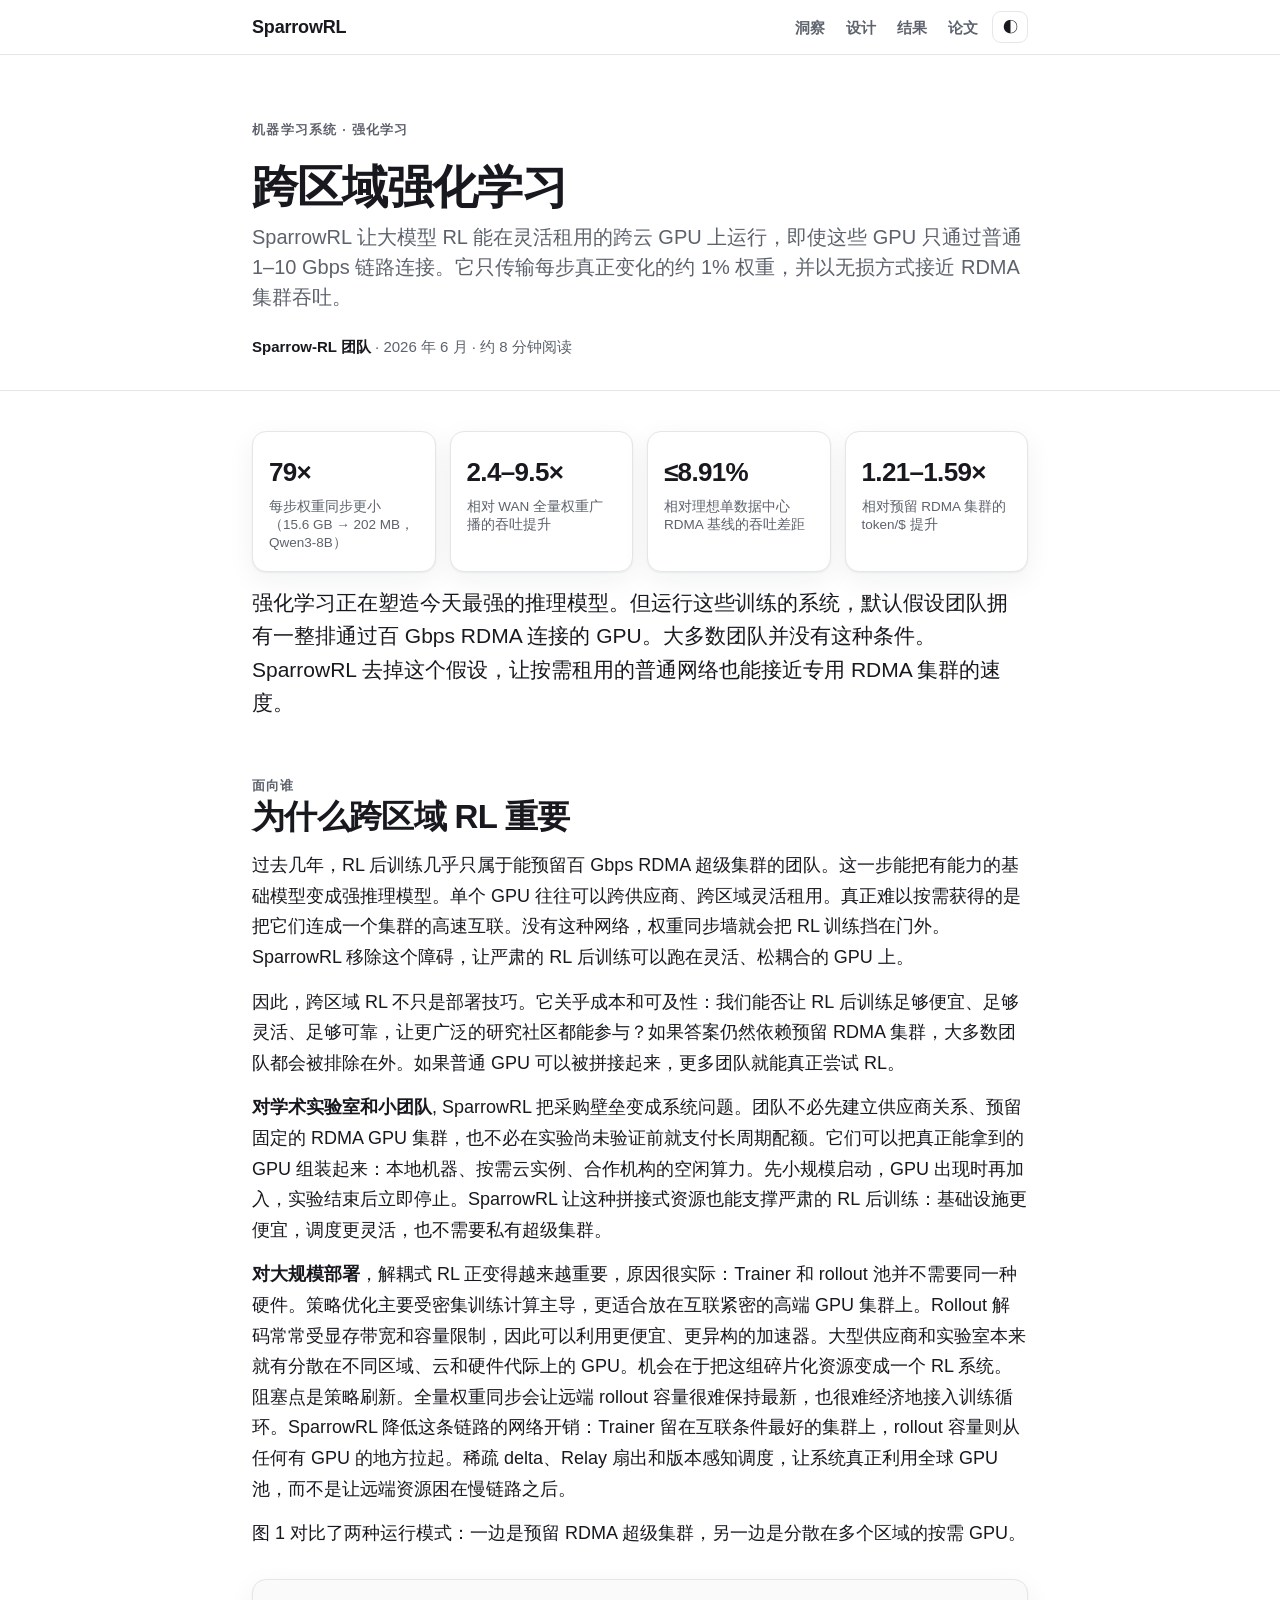
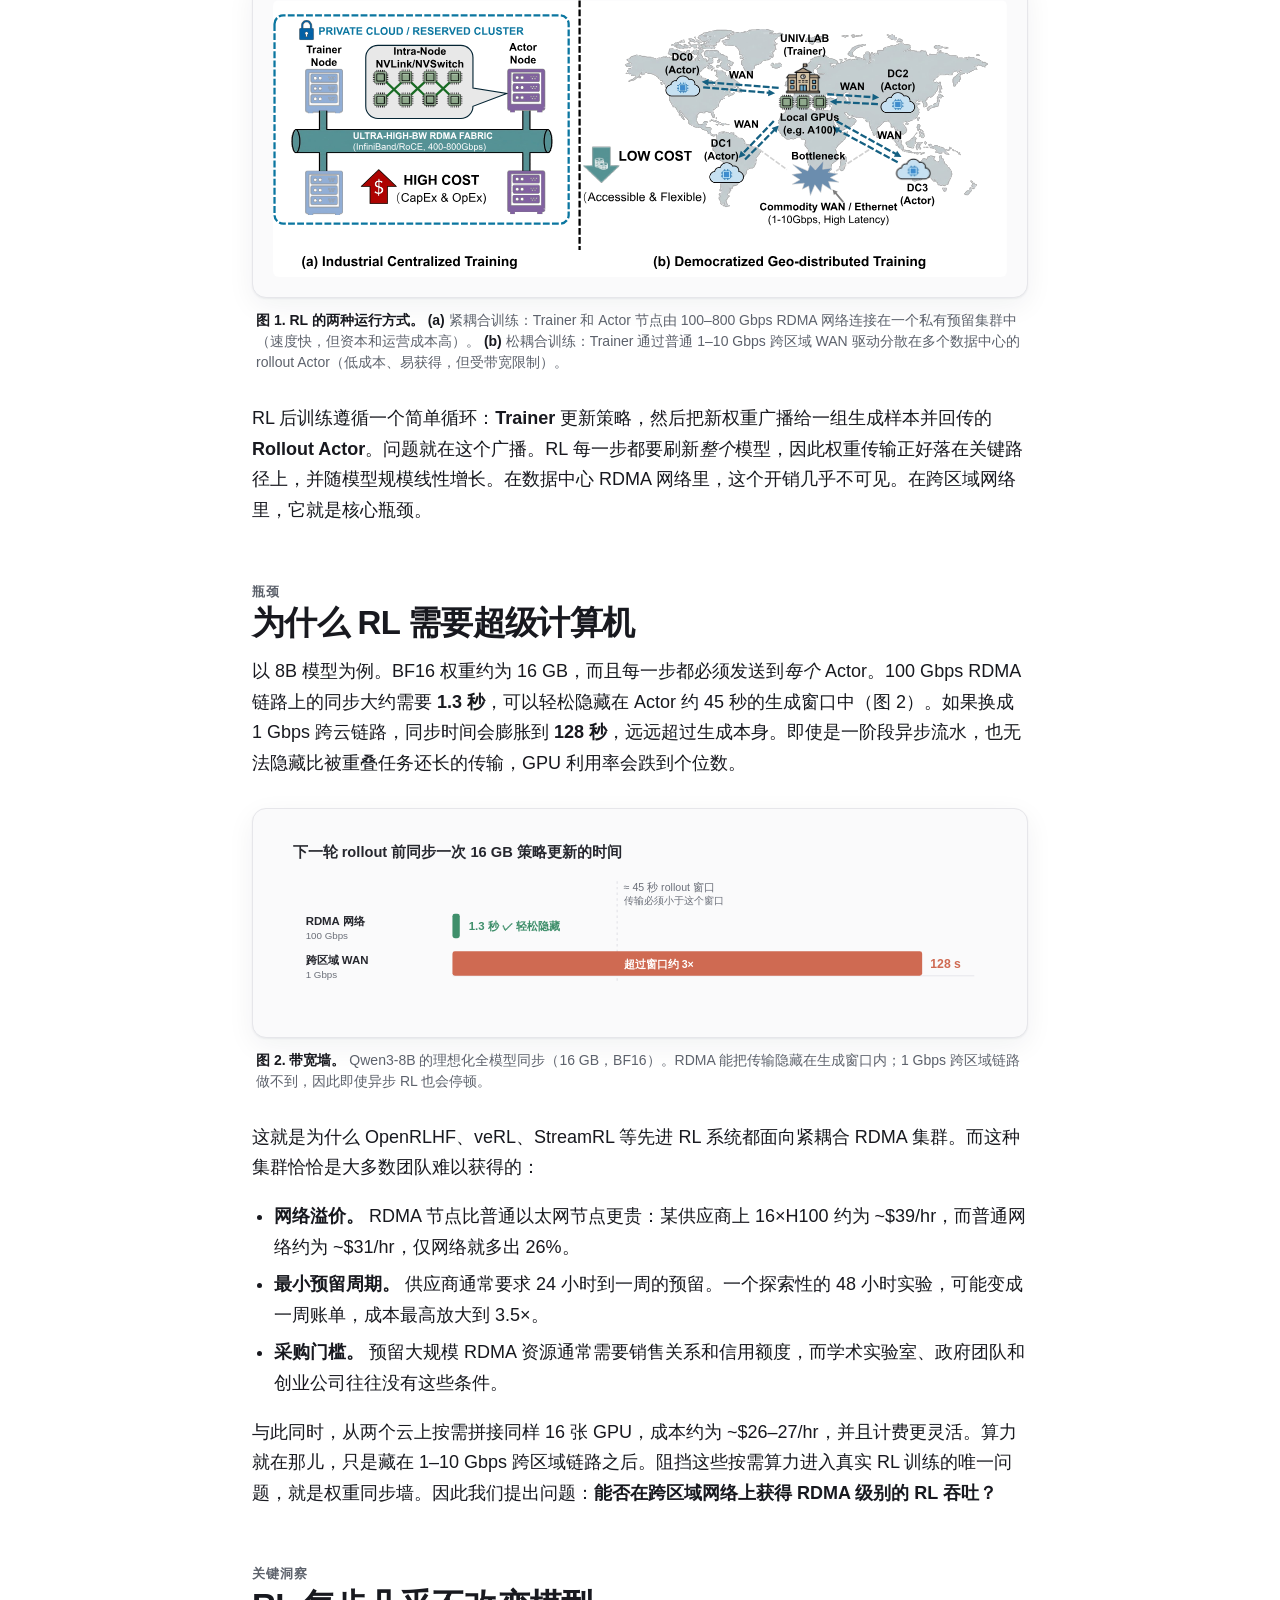
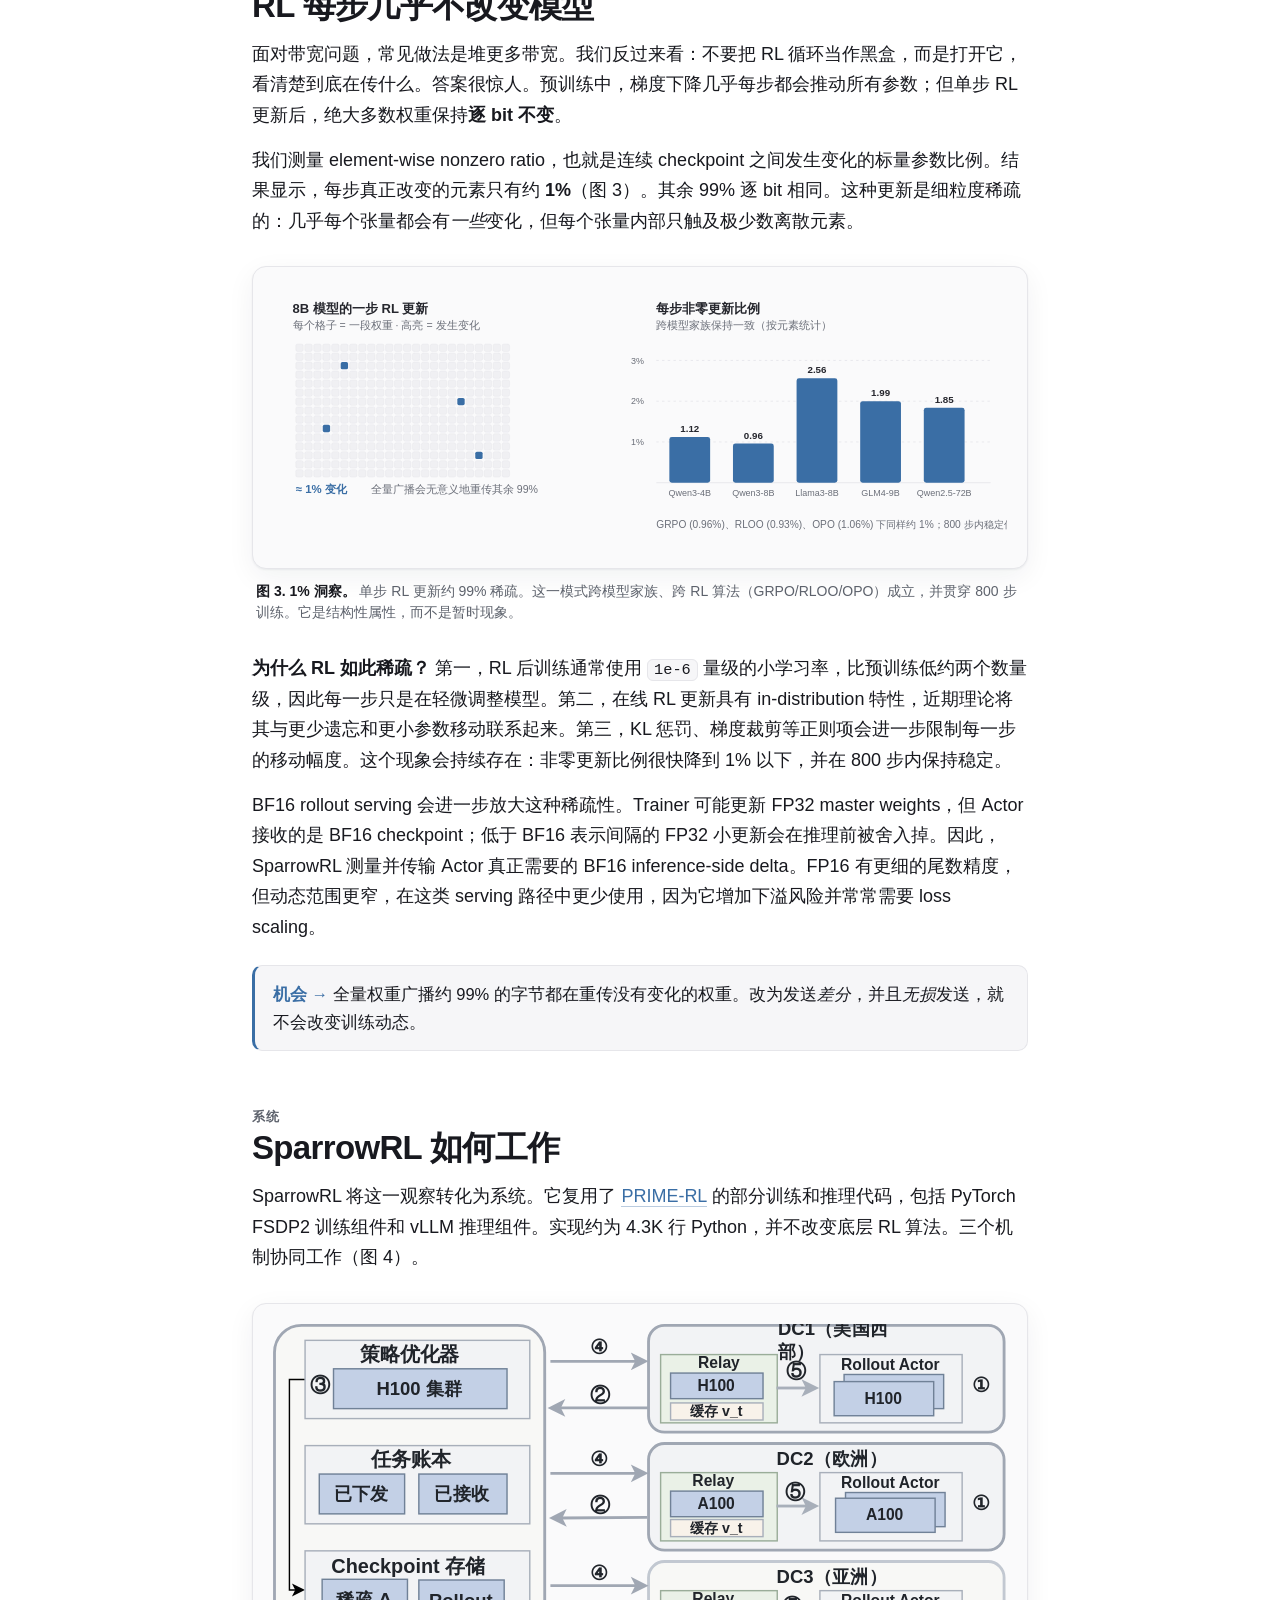
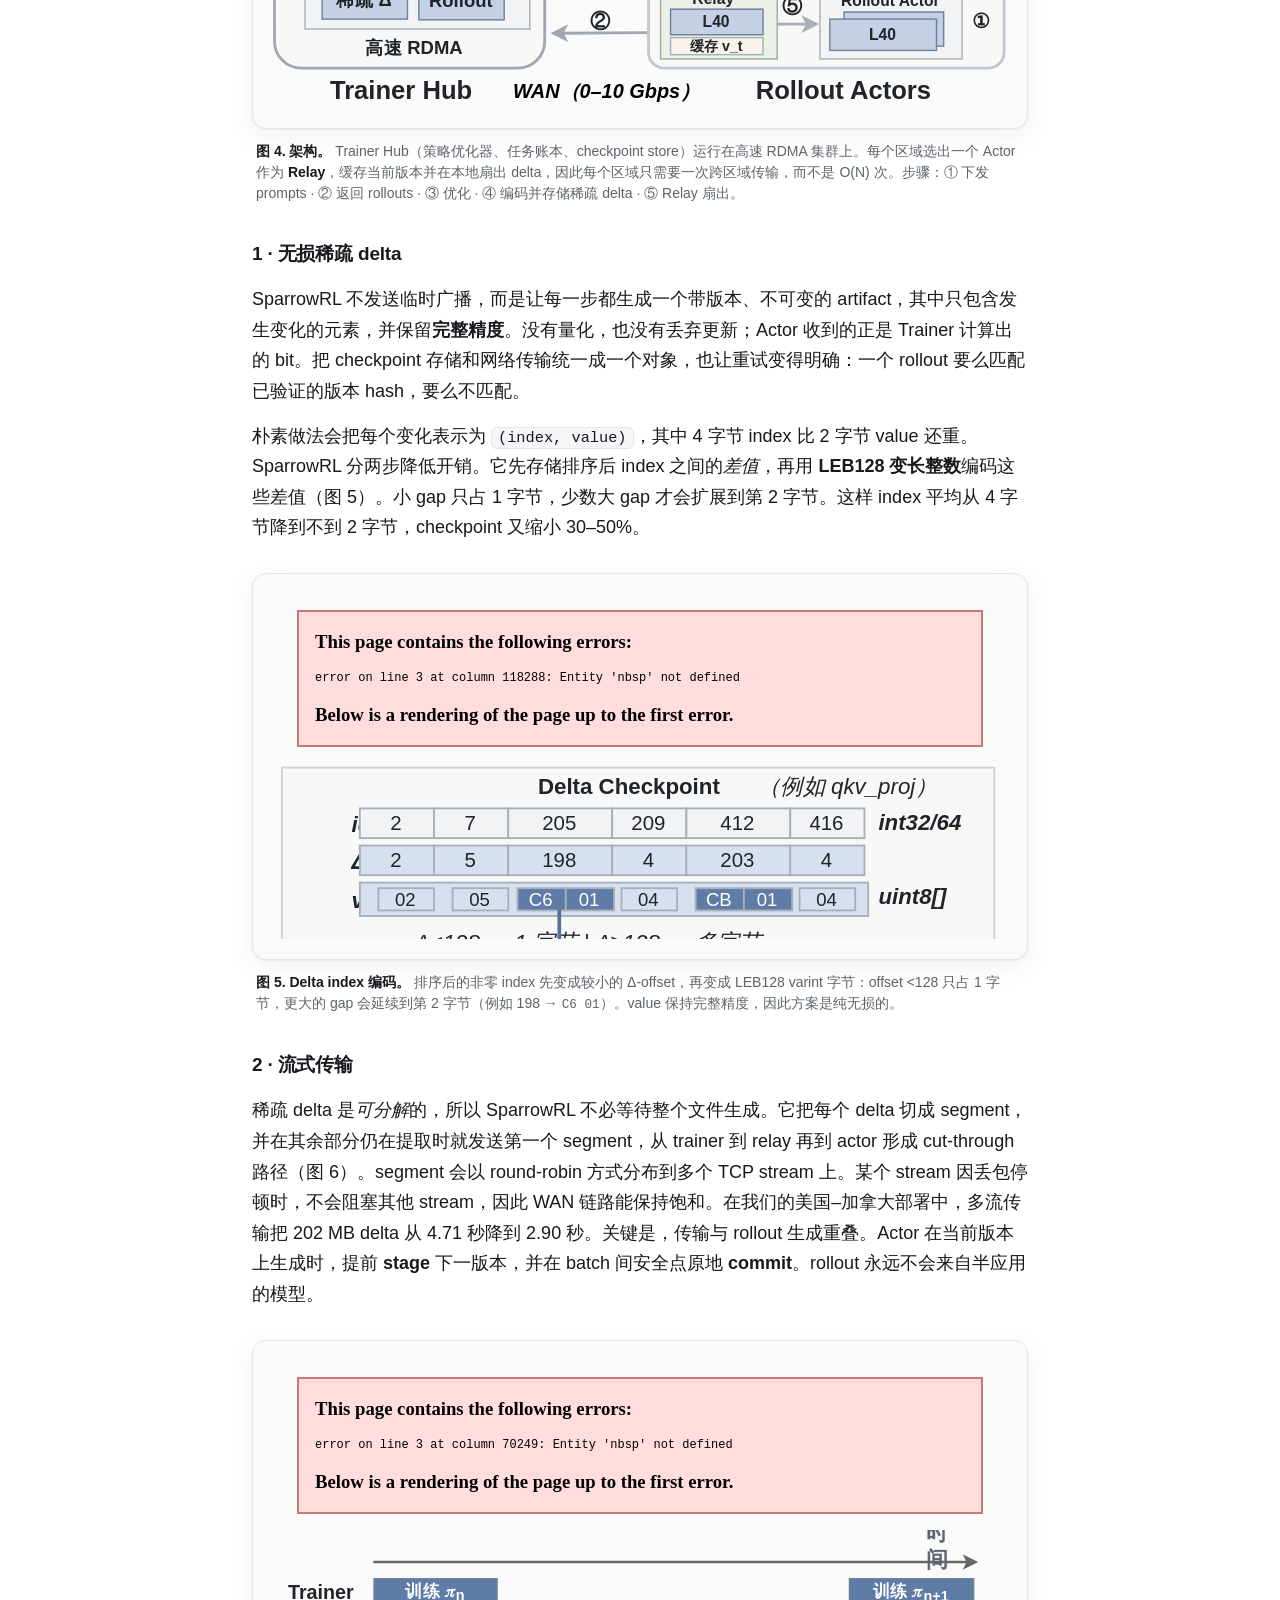
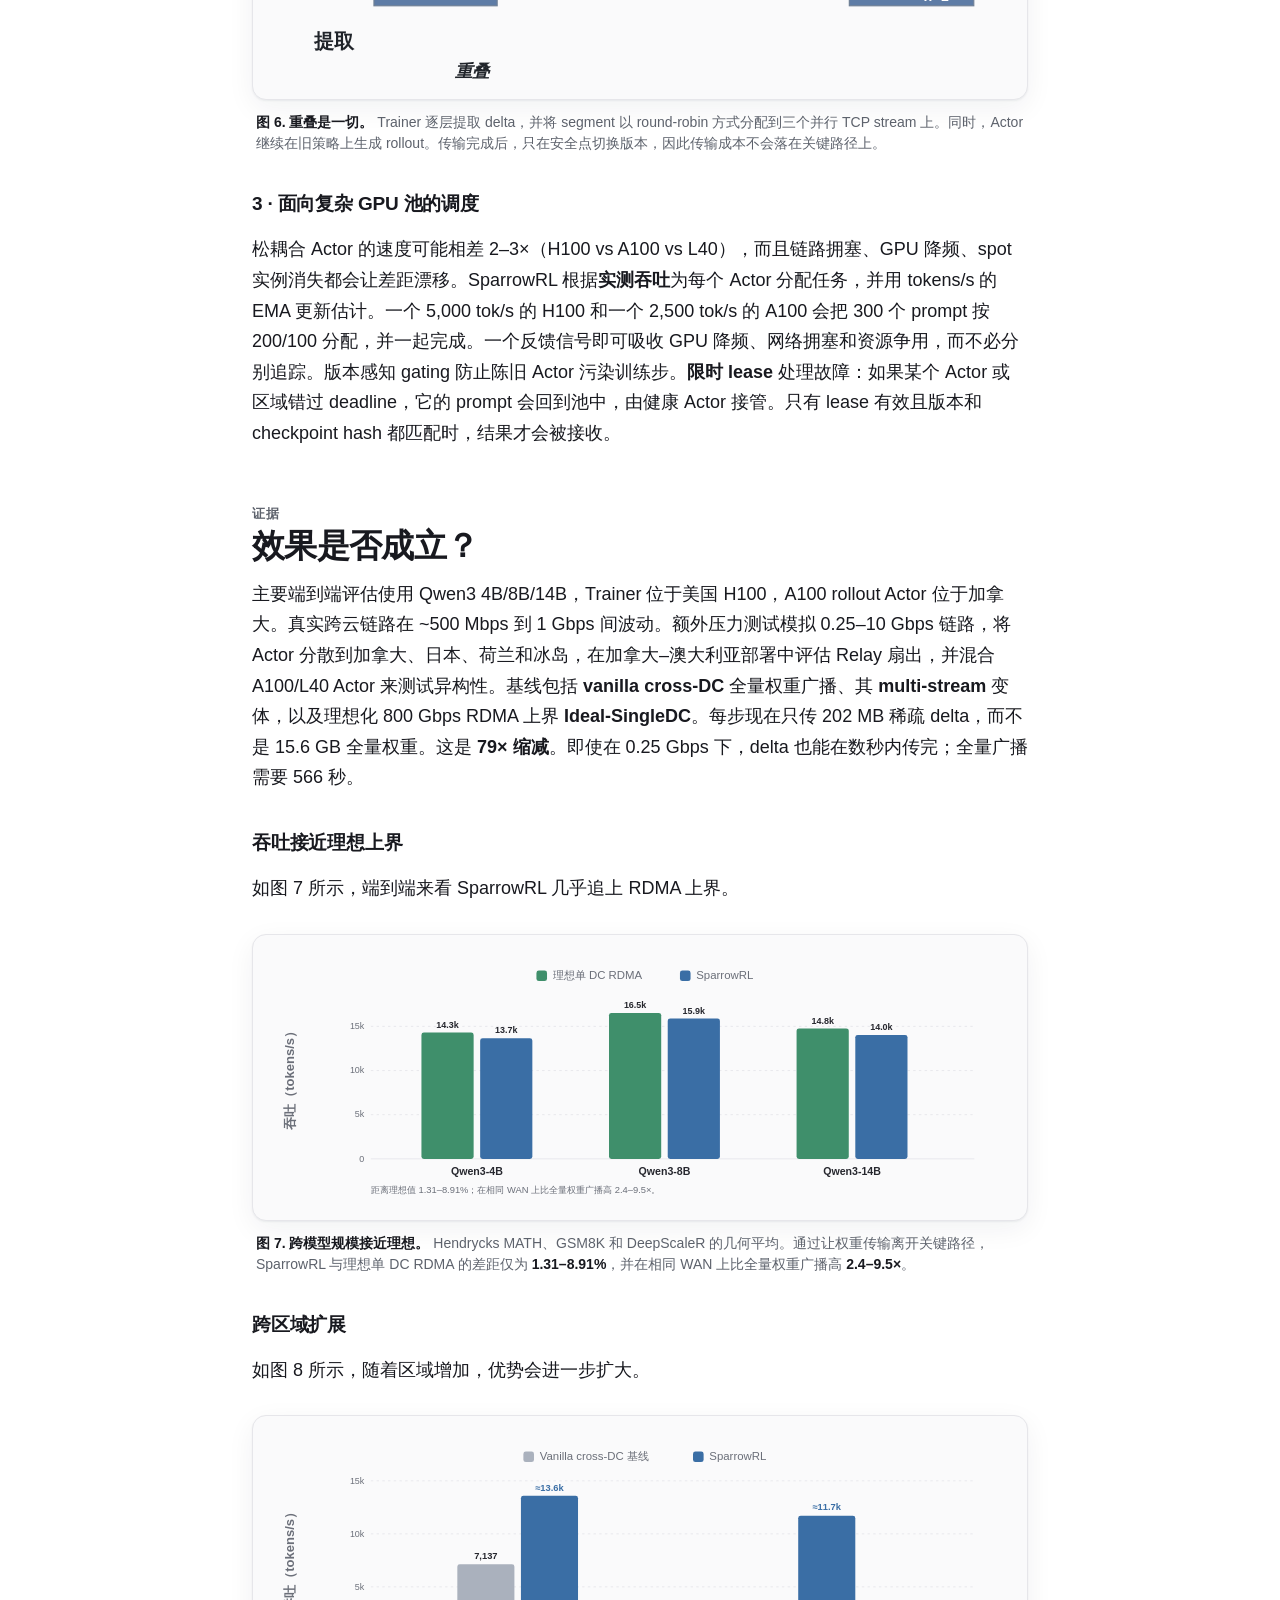
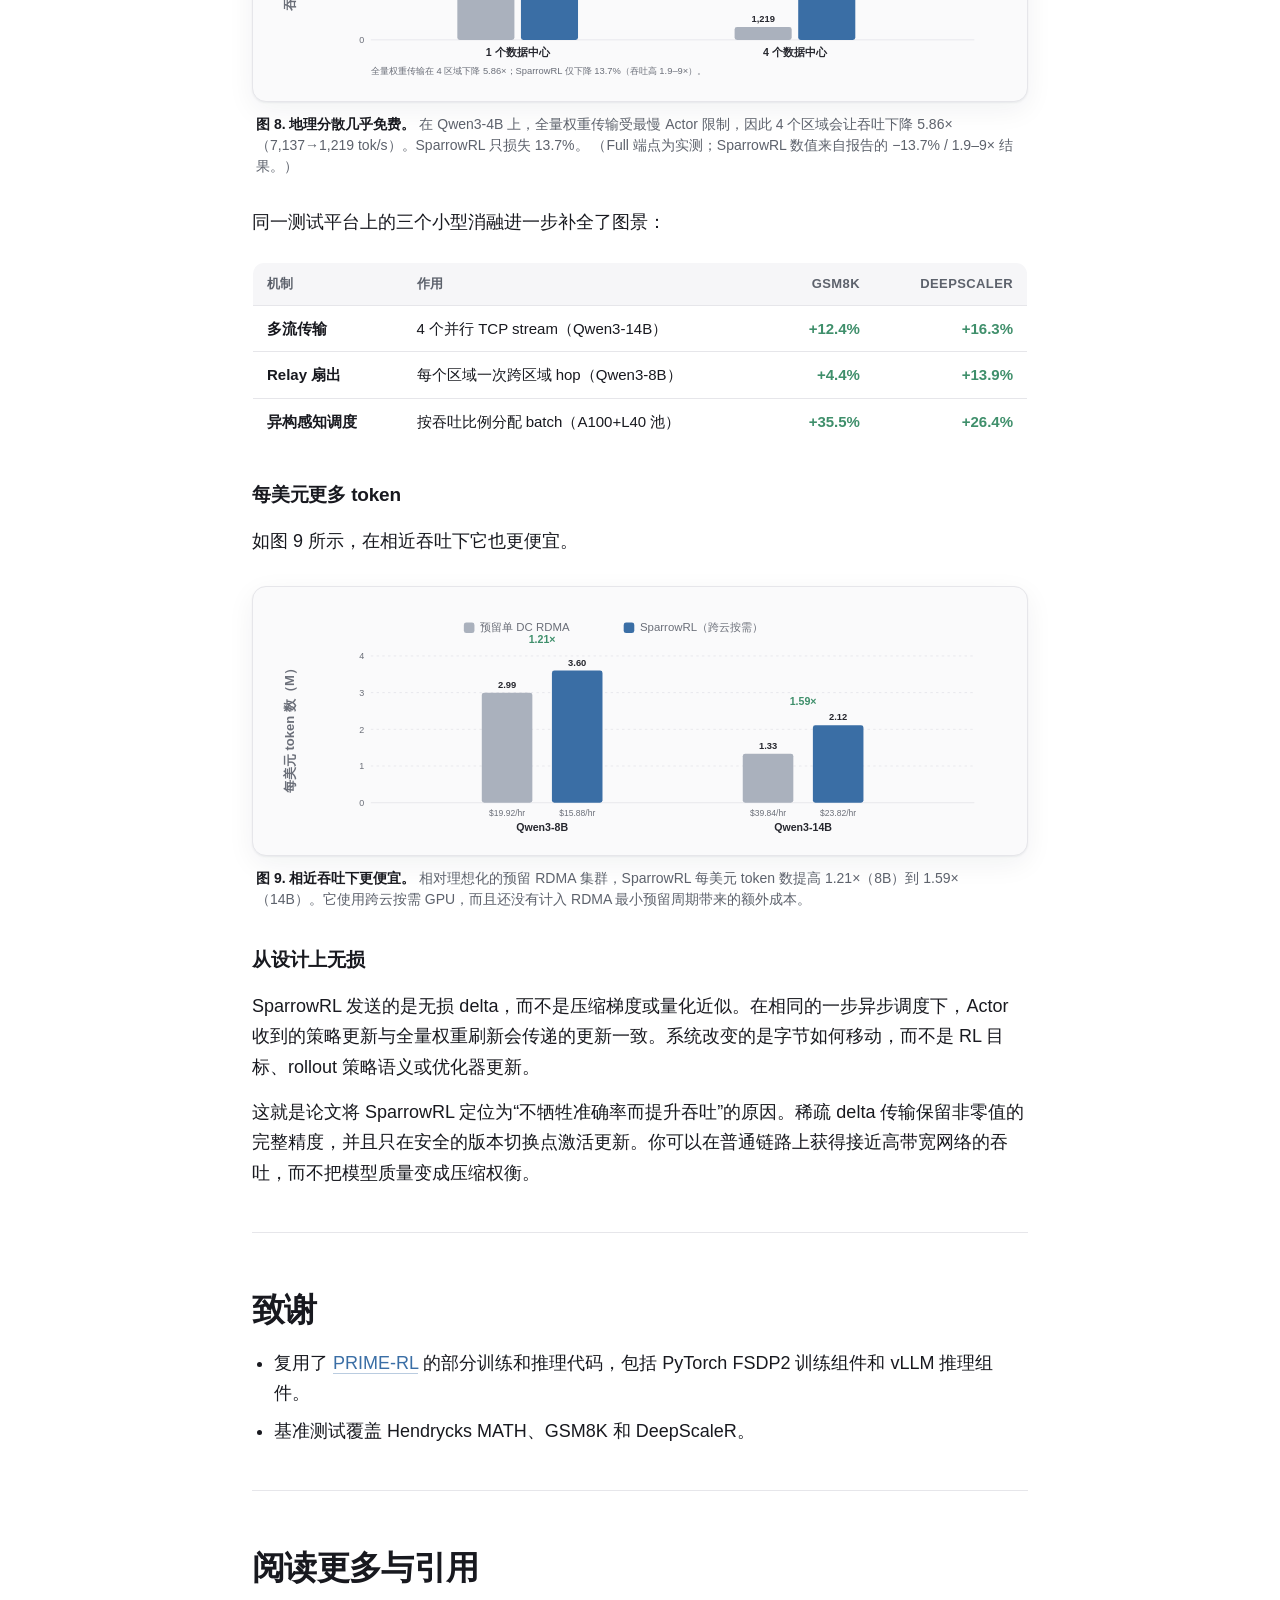
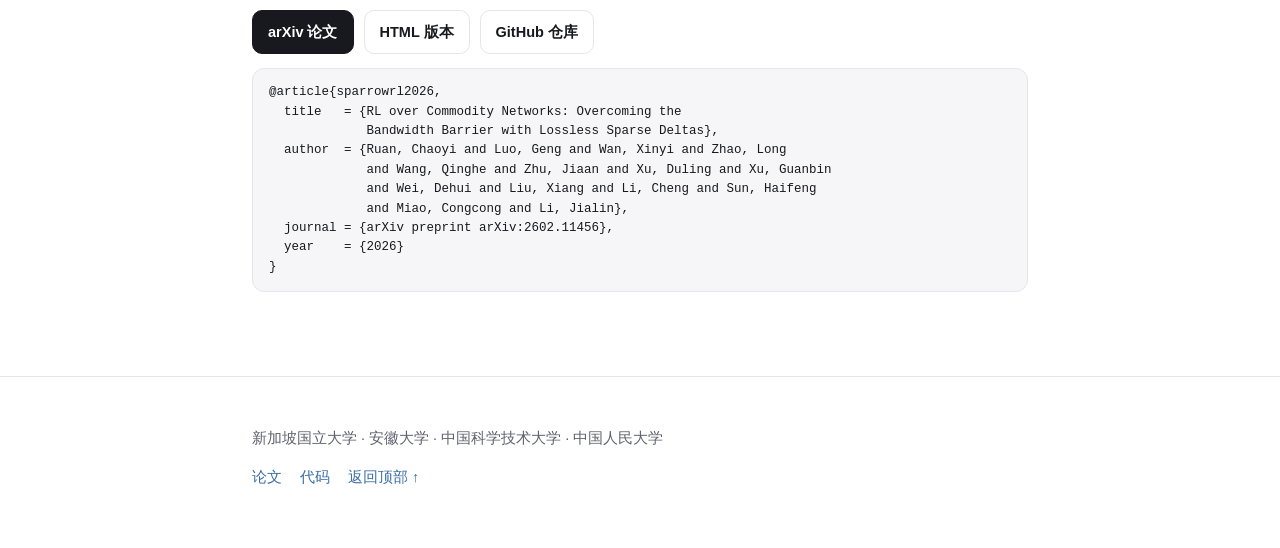
==== index.zh.html @ 32c0387c "Update blog copy and add Chinese version" ====
<!DOCTYPE html>
<html lang="zh-CN">
<head>
<meta charset="utf-8">
<meta name="viewport" content="width=device-width, initial-scale=1">
<title>SparrowRL — 跨区域强化学习</title>
<meta name="description" content="SparrowRL 让大模型 RL 能在灵活租用的跨云 GPU 上运行，即使只有普通 1–10 Gbps 链路。它只传输每步真正变化的约 1% 权重，并以无损方式接近 RDMA 集群速度。">
<meta property="og:type" content="article">
<meta property="og:title" content="跨区域强化学习">
<meta property="og:description" content="利用 RL 更新约 1% 稀疏性，SparrowRL 将每步权重同步缩小 79 倍，使跨区域 RL 快 2.4–9.5 倍，并将吞吐差距缩小到理想 RDMA 集群的 8.91% 以内。">
<link rel="preconnect" href="https://github.com">
<link rel="stylesheet" href="assets/style.css?v=2">
<link rel="icon" href="data:image/svg+xml,%3Csvg xmlns='http://www.w3.org/2000/svg' viewBox='0 0 32 32'%3E%3Crect width='32' height='32' rx='8' fill='%231c1f26'/%3E%3Cpath d='M7 18.5c5.6 0 9.2-2.6 11.7-8.2.5 4-.5 7.2-2.8 9.4 2.6-.3 4.8-1.7 6.4-3.9-.8 4.7-4.4 7.7-9.3 7.7-2.1 0-3.9-.5-5.3-1.5z' fill='%23ffffff'/%3E%3C/svg%3E">
</head>
<body>

<div class="topbar">
  <div class="row">
    <div class="brand">
      <a href="#top">SparrowRL</a>
    </div>
    <div class="spacer"></div>
    <nav>
      <a href="#insight">洞察</a>
      <a href="#design">设计</a>
      <a href="#results">结果</a>
      <a href="#cite">论文</a>
    </nav>
    <button class="theme-btn" id="themeBtn" aria-label="切换深色模式" title="切换主题">◐</button>
  </div>
</div>

<a id="top"></a>
<header class="hero">
  <div class="wrap">
    <span class="eyebrow">机器学习系统 · 强化学习</span>
    <h1 class="title">跨区域强化学习</h1>
    <p class="subtitle">SparrowRL 让大模型 RL 能在灵活租用的跨云 GPU 上运行，即使这些 GPU 只通过普通 1–10&nbsp;Gbps 链路连接。它只传输每步真正变化的约&nbsp;1% 权重，并以无损方式接近 RDMA 集群吞吐。</p>
    <p class="byline"><span class="names">Sparrow-RL 团队</span> · 2026 年 6 月 · 约 8 分钟阅读</p>
  </div>
</header>

<div class="wrap">
<article>

  <!-- TL;DR -->
  <div class="tldr">
    <div class="stat"><div class="big">79×</div><div class="lbl">每步权重同步更小（15.6&nbsp;GB → 202&nbsp;MB，Qwen3-8B）</div></div>
    <div class="stat"><div class="big">2.4–9.5×</div><div class="lbl">相对 WAN 全量权重广播的吞吐提升</div></div>
    <div class="stat"><div class="big">≤8.91%</div><div class="lbl">相对理想单数据中心 RDMA 基线的吞吐差距</div></div>
    <div class="stat"><div class="big">1.21–1.59×</div><div class="lbl">相对预留 RDMA 集群的 token/$ 提升</div></div>
  </div>

  <p class="lede">强化学习正在塑造今天最强的推理模型。但运行这些训练的系统，默认假设团队拥有一整排通过百 Gbps RDMA 连接的 GPU。大多数团队并没有这种条件。SparrowRL 去掉这个假设，让按需租用的普通网络也能接近专用 RDMA 集群的速度。</p>

  <!-- ===================== WHO / MOTIVATION ===================== -->
  <h2 id="who"><span class="kicker">面向谁</span>为什么跨区域 RL 重要</h2>
  <p>过去几年，RL 后训练几乎只属于能预留百 Gbps RDMA 超级集群的团队。这一步能把有能力的基础模型变成强推理模型。单个 GPU 往往可以跨供应商、跨区域灵活租用。真正难以按需获得的是把它们连成一个集群的高速互联。没有这种网络，权重同步墙就会把 RL 训练挡在门外。SparrowRL 移除这个障碍，让严肃的 RL 后训练可以跑在灵活、松耦合的 GPU 上。</p>
  <p>因此，跨区域 RL 不只是部署技巧。它关乎成本和可及性：我们能否让 RL 后训练足够便宜、足够灵活、足够可靠，让更广泛的研究社区都能参与？如果答案仍然依赖预留 RDMA 集群，大多数团队都会被排除在外。如果普通 GPU 可以被拼接起来，更多团队就能真正尝试 RL。</p>
  <p><strong>对学术实验室和小团队</strong>, SparrowRL 把采购壁垒变成系统问题。团队不必先建立供应商关系、预留固定的 RDMA GPU 集群，也不必在实验尚未验证前就支付长周期配额。它们可以把真正能拿到的 GPU 组装起来：本地机器、按需云实例、合作机构的空闲算力。先小规模启动，GPU 出现时再加入，实验结束后立即停止。SparrowRL 让这种拼接式资源也能支撑严肃的 RL 后训练：基础设施更便宜，调度更灵活，也不需要私有超级集群。</p>
  <p><strong>对大规模部署</strong>，解耦式 RL 正变得越来越重要，原因很实际：Trainer 和 rollout 池并不需要同一种硬件。策略优化主要受密集训练计算主导，更适合放在互联紧密的高端 GPU 集群上。Rollout 解码常常受显存带宽和容量限制，因此可以利用更便宜、更异构的加速器。大型供应商和实验室本来就有分散在不同区域、云和硬件代际上的 GPU。机会在于把这组碎片化资源变成一个 RL 系统。阻塞点是策略刷新。全量权重同步会让远端 rollout 容量很难保持最新，也很难经济地接入训练循环。SparrowRL 降低这条链路的网络开销：Trainer 留在互联条件最好的集群上，rollout 容量则从任何有 GPU 的地方拉起。稀疏 delta、Relay 扇出和版本感知调度，让系统真正利用全球 GPU 池，而不是让远端资源困在慢链路之后。</p>

  <p>图 1 对比了两种运行模式：一边是预留 RDMA 超级集群，另一边是分散在多个区域的按需 GPU。</p>

  <figure class="bleed">
    <div class="figbox paper">
      <object type="image/svg+xml" data="assets/figures/two_paradigm.svg" style="width:100%;aspect-ratio:968/366;display:block" aria-label="两种 RL 部署范式：紧耦合 RDMA 集群与松耦合跨区域集群"></object>
    </div>
    <figcaption><b>图 1. RL 的两种运行方式。</b> <b>(a)</b> 紧耦合训练：Trainer 和 Actor 节点由 100–800&nbsp;Gbps RDMA 网络连接在一个私有预留集群中（速度快，但资本和运营成本高）。 <b>(b)</b> 松耦合训练：Trainer 通过普通 1–10&nbsp;Gbps 跨区域 WAN 驱动分散在多个数据中心的 rollout Actor（低成本、易获得，但受带宽限制）。</figcaption>
  </figure>

  <p>RL 后训练遵循一个简单循环：<strong>Trainer</strong> 更新策略，然后把新权重广播给一组生成样本并回传的 <strong>Rollout Actor</strong>。问题就在这个广播。RL 每一步都要刷新<em>整个</em>模型，因此权重传输正好落在关键路径上，并随模型规模线性增长。在数据中心 RDMA 网络里，这个开销几乎不可见。在跨区域网络里，它就是核心瓶颈。</p>

  <!-- ===================== PROBLEM ===================== -->
  <h2 id="problem"><span class="kicker">瓶颈</span>为什么 RL 需要超级计算机</h2>

  <p>以 8B 模型为例。BF16 权重约为 16&nbsp;GB，而且每一步都必须发送到<em>每个</em> Actor。100&nbsp;Gbps RDMA 链路上的同步大约需要 <strong>1.3&nbsp;秒</strong>，可以轻松隐藏在 Actor 约 45 秒的生成窗口中（图 2）。如果换成 1&nbsp;Gbps 跨云链路，同步时间会膨胀到 <strong>128&nbsp;秒</strong>，远远超过生成本身。即使是一阶段异步流水，也无法隐藏比被重叠任务还长的传输，GPU 利用率会跌到个位数。</p>

  <figure class="bleed">
    <div class="figbox">
      <svg viewBox="0 0 900 230" role="img" aria-label="柱状图：同步 16 GB 更新在 RDMA 上需要 1.3 秒，在跨区域 WAN 上需要 128 秒，超过 45 秒 rollout 窗口">
        <text x="24" y="34" class="f-text" font-size="18" font-weight="700">下一轮 rollout 前同步一次 16&nbsp;GB 策略更新的时间</text>
        <!-- axis baseline -->
        <line x1="220" y1="180" x2="860" y2="180" class="f-line" stroke-width="1"/>
        <!-- rollout window dashed line at 45s : x = 220 + 45*4.5 = 422.5 -->
        <line x1="422" y1="64" x2="422" y2="190" class="f-grid" stroke-width="1.5"/>
        <text x="430" y="76" class="f-mut" font-size="13">≈ 45&nbsp;秒 rollout 窗口</text>
        <text x="430" y="92" class="f-mut" font-size="12">传输必须小于这个窗口</text>
        <!-- Row 1: RDMA 1.3s -> width 1.3*4.5 = 5.85 -->
        <text x="40" y="118" class="f-text" font-size="14" font-weight="600">RDMA 网络</text>
        <text x="40" y="135" class="f-mut" font-size="12">100&nbsp;Gbps</text>
        <rect x="220" y="104" width="9" height="30" rx="3" class="ideal"/>
        <text x="240" y="124" class="ideal" font-size="14" font-weight="700">1.3&nbsp;秒 ✓ 轻松隐藏</text>
        <!-- Row 2: commodity 128s -> width 128*4.5 = 576 -> 220..796 -->
        <text x="40" y="166" class="f-text" font-size="14" font-weight="600">跨区域 WAN</text>
        <rect x="220" y="150" width="576" height="30" rx="3" class="warn"/>
        <text x="806" y="170" class="warn" font-size="15" font-weight="700">128&nbsp;s</text>
        <text x="430" y="170" font-size="13" fill="#fff" font-weight="600">超过窗口约 3×</text>
        <text x="40" y="183" class="f-mut" font-size="12">1&nbsp;Gbps</text>
      </svg>
    </div>
    <figcaption><b>图 2. 带宽墙。</b> Qwen3-8B 的理想化全模型同步（16&nbsp;GB，BF16）。RDMA 能把传输隐藏在生成窗口内；1&nbsp;Gbps 跨区域链路做不到，因此即使异步 RL 也会停顿。</figcaption>
  </figure>

  <p>这就是为什么 OpenRLHF、veRL、StreamRL 等先进 RL 系统都面向紧耦合 RDMA 集群。而这种集群恰恰是大多数团队难以获得的：</p>

  <ul>
    <li><strong>网络溢价。</strong> RDMA 节点比普通以太网节点更贵：某供应商上 16×H100 约为 ~$39/hr，而普通网络约为 ~$31/hr，仅网络就多出 26%。</li>
    <li><strong>最小预留周期。</strong> 供应商通常要求 24 小时到一周的预留。一个探索性的 48 小时实验，可能变成一周账单，成本最高放大到 3.5×。</li>
    <li><strong>采购门槛。</strong> 预留大规模 RDMA 资源通常需要销售关系和信用额度，而学术实验室、政府团队和创业公司往往没有这些条件。</li>
  </ul>

  <p>与此同时，从两个云上按需拼接同样 16 张 GPU，成本约为 ~$26–27/hr，并且计费更灵活。算力就在那儿，只是藏在 1–10&nbsp;Gbps 跨区域链路之后。阻挡这些按需算力进入真实 RL 训练的唯一问题，就是权重同步墙。因此我们提出问题：<strong>能否在跨区域网络上获得 RDMA 级别的 RL 吞吐？</strong></p>

  <!-- ===================== INSIGHT ===================== -->
  <h2 id="insight"><span class="kicker">关键洞察</span>RL 每步几乎不改变模型</h2>

  <p>面对带宽问题，常见做法是堆更多带宽。我们反过来看：不要把 RL 循环当作黑盒，而是打开它，看清楚到底在传什么。答案很惊人。预训练中，梯度下降几乎每步都会推动所有参数；但单步 RL 更新后，绝大多数权重保持<strong>逐 bit 不变</strong>。</p>

  <p>我们测量 element-wise nonzero ratio，也就是连续 checkpoint 之间发生变化的标量参数比例。结果显示，每步真正改变的元素只有约 <strong>1%</strong>（图 3）。其余 99% 逐 bit 相同。这种更新是细粒度稀疏的：几乎每个张量都会有<em>一些</em>变化，但每个张量内部只触及极少数离散元素。</p>

  <figure class="bleed">
    <div class="figbox">
      <svg viewBox="0 0 900 320" role="img" aria-label="左侧：权重网格中约 1% 的格子被高亮。右侧：不同模型家族的非零更新比例柱状图，范围为 0.9% 到 2.6%。">
        <!-- LEFT: weight grid -->
        <text x="24" y="32" class="f-text" font-size="16" font-weight="700">8B 模型的一步 RL 更新</text>
        <text x="24" y="52" class="f-mut" font-size="13">每个格子 = 一段权重 · 高亮 = 发生变化</text>
        <!-- grid 18 cols x 10 rows, cell 13, gap 2 -> 15 px step. start 28,72 -->
        <g class="f-panel" style="stroke:var(--fig-line)" stroke-width="0.5">
          <!-- background faint cells generated -->
        </g>
        <g id="grid"></g>
        <script type="application/json" id="gridmeta">{"cols":24,"rows":15,"x":28,"y":70,"step":11,"size":9,"hot":[53,162,219,308]}</script>
        <text x="28" y="252" class="delta" font-size="14" font-weight="700">≈ 1% 变化</text>
        <text x="120" y="252" class="f-mut" font-size="13">全量广播会无意义地重传其余 99%</text>

        <!-- RIGHT: nonzero ratio bars -->
        <text x="470" y="32" class="f-text" font-size="16" font-weight="700">每步非零更新比例</text>
        <text x="470" y="52" class="f-mut" font-size="13">跨模型家族保持一致（按元素统计）</text>
        <!-- axis: y 0..3% over y=240..90 (150px) -> 50px per % ; x baseline 240 -->
        <line x1="470" y1="240" x2="880" y2="240" class="f-line" stroke-width="1"/>
        <!-- gridlines 1,2,3 % -->
        <line x1="470" y1="190" x2="880" y2="190" class="f-grid" stroke-width="1"/><text x="455" y="194" class="f-mut" font-size="11" text-anchor="end">1%</text>
        <line x1="470" y1="140" x2="880" y2="140" class="f-grid" stroke-width="1"/><text x="455" y="144" class="f-mut" font-size="11" text-anchor="end">2%</text>
        <line x1="470" y1="90"  x2="880" y2="90"  class="f-grid" stroke-width="1"/><text x="455" y="94"  class="f-mut" font-size="11" text-anchor="end">3%</text>
        <!-- bars: width 50, slot ~78; values *50px/% -->
        <!-- Qwen3-4B 1.12 -> 56 -->
        <rect x="486" y="184" width="50" height="56" rx="3" class="delta"/><text x="511" y="178" class="f-text" font-size="12" text-anchor="middle" font-weight="700">1.12</text>
        <!-- Qwen3-8B 0.96 -> 48 -->
        <rect x="564" y="192" width="50" height="48" rx="3" class="delta"/><text x="589" y="186" class="f-text" font-size="12" text-anchor="middle" font-weight="700">0.96</text>
        <!-- Llama3-8B 2.56 -> 128 -->
        <rect x="642" y="112" width="50" height="128" rx="3" class="delta"/><text x="667" y="106" class="f-text" font-size="12" text-anchor="middle" font-weight="700">2.56</text>
        <!-- GLM4-9B 1.99 -> 99.5 -->
        <rect x="720" y="140" width="50" height="100" rx="3" class="delta"/><text x="745" y="134" class="f-text" font-size="12" text-anchor="middle" font-weight="700">1.99</text>
        <!-- Qwen2.5-72B 1.85 -> 92.5 -->
        <rect x="798" y="148" width="50" height="92" rx="3" class="delta"/><text x="823" y="142" class="f-text" font-size="12" text-anchor="middle" font-weight="700">1.85</text>
        <!-- x labels -->
        <text x="511" y="256" class="f-mut" font-size="11" text-anchor="middle">Qwen3-4B</text>
        <text x="589" y="256" class="f-mut" font-size="11" text-anchor="middle">Qwen3-8B</text>
        <text x="667" y="256" class="f-mut" font-size="11" text-anchor="middle">Llama3-8B</text>
        <text x="745" y="256" class="f-mut" font-size="11" text-anchor="middle">GLM4-9B</text>
        <text x="823" y="256" class="f-mut" font-size="11" text-anchor="middle">Qwen2.5-72B</text>
        <text x="470" y="296" class="f-mut" font-size="12.5">GRPO (0.96%)、RLOO (0.93%)、OPO (1.06%) 下同样约 1%；800 步内稳定低于 1%。</text>
      </svg>
    </div>
    <figcaption><b>图 3. 1% 洞察。</b> 单步 RL 更新约 99% 稀疏。这一模式跨模型家族、跨 RL 算法（GRPO/RLOO/OPO）成立，并贯穿 800 步训练。它是结构性属性，而不是暂时现象。</figcaption>
  </figure>

  <p><strong>为什么 RL 如此稀疏？</strong> 第一，RL 后训练通常使用 <code>1e-6</code> 量级的小学习率，比预训练低约两个数量级，因此每一步只是在轻微调整模型。第二，在线 RL 更新具有 in-distribution 特性，近期理论将其与更少遗忘和更小参数移动联系起来。第三，KL 惩罚、梯度裁剪等正则项会进一步限制每一步的移动幅度。这个现象会持续存在：非零更新比例很快降到 1% 以下，并在 800 步内保持稳定。</p>

  <p>BF16 rollout serving 会进一步放大这种稀疏性。Trainer 可能更新 FP32 master weights，但 Actor 接收的是 BF16 checkpoint；低于 BF16 表示间隔的 FP32 小更新会在推理前被舍入掉。因此，SparrowRL 测量并传输 Actor 真正需要的 BF16 inference-side delta。FP16 有更细的尾数精度，但动态范围更窄，在这类 serving 路径中更少使用，因为它增加下溢风险并常常需要 loss scaling。</p>

  <div class="callout"><span class="tag">机会 →</span> 全量权重广播约 99% 的字节都在重传没有变化的权重。改为发送<em>差分</em>，并且<em>无损</em>发送，就不会改变训练动态。</div>

  <!-- ===================== DESIGN ===================== -->
  <h2 id="design"><span class="kicker">系统</span>SparrowRL 如何工作</h2>

  <p>SparrowRL 将这一观察转化为系统。它复用了 <a href="https://github.com/PrimeIntellect-ai/prime-rl">PRIME-RL</a> 的部分训练和推理代码，包括 PyTorch FSDP2 训练组件和 vLLM 推理组件。实现约为 4.3K 行 Python，并不改变底层 RL 算法。三个机制协同工作（图 4）。</p>

  <figure class="bleed">
    <div class="figbox paper">
      <object type="image/svg+xml" data="assets/figures/architecture_zh.svg" style="width:100%;aspect-ratio:516/270;display:block" aria-label="SparrowRL 架构：Trainer Hub 通过 WAN 连接区域 Relay 和 rollout Actor"></object>
    </div>
    <figcaption><b>图 4. 架构。</b> Trainer Hub（策略优化器、任务账本、checkpoint store）运行在高速 RDMA 集群上。每个区域选出一个 Actor 作为 <b>Relay</b>，缓存当前版本并在本地扇出 delta，因此每个区域只需要一次跨区域传输，而不是 O(N) 次。步骤：① 下发 prompts · ② 返回 rollouts · ③ 优化 · ④ 编码并存储稀疏 delta · ⑤ Relay 扇出。</figcaption>
  </figure>

  <h3>1 · 无损稀疏 delta</h3>
  <p>SparrowRL 不发送临时广播，而是让每一步都生成一个带版本、不可变的 artifact，其中只包含发生变化的元素，并保留<strong>完整精度</strong>。没有量化，也没有丢弃更新；Actor 收到的正是 Trainer 计算出的 bit。把 checkpoint 存储和网络传输统一成一个对象，也让重试变得明确：一个 rollout 要么匹配已验证的版本 hash，要么不匹配。</p>
  <p>朴素做法会把每个变化表示为 <code>(index, value)</code>，其中 4 字节 index 比 2 字节 value 还重。SparrowRL 分两步降低开销。它先存储排序后 index 之间的<em>差值</em>，再用 <strong>LEB128 变长整数</strong>编码这些差值（图 5）。小 gap 只占 1 字节，少数大 gap 才会扩展到第 2 字节。这样 index 平均从 4 字节降到不到 2 字节，checkpoint 又缩小 30–50%。</p>

  <figure class="bleed">
    <div class="figbox paper">
      <object type="image/svg+xml" data="assets/figures/delta_encoding_zh.svg" style="width:100%;aspect-ratio:387/182;display:block" aria-label="Delta checkpoint index 编码：绝对 index 到 delta offset，再到 LEB128 varint 字节，并展示 varint 解码示例"></object>
    </div>
    <figcaption><b>图 5. Delta index 编码。</b> 排序后的非零 index 先变成较小的 Δ-offset，再变成 LEB128 varint 字节：offset &lt;128 只占 1 字节，更大的 gap 会延续到第 2 字节（例如 198 → <span class="mono">C6 01</span>）。value 保持完整精度，因此方案是纯无损的。</figcaption>
  </figure>

  <h3>2 · 流式传输</h3>
  <p>稀疏 delta 是<em>可分解</em>的，所以 SparrowRL 不必等待整个文件生成。它把每个 delta 切成 segment，并在其余部分仍在提取时就发送第一个 segment，从 trainer 到 relay 再到 actor 形成 cut-through 路径（图 6）。segment 会以 round-robin 方式分布到多个 TCP stream 上。某个 stream 因丢包停顿时，不会阻塞其他 stream，因此 WAN 链路能保持饱和。在我们的美国–加拿大部署中，多流传输把 202&nbsp;MB delta 从 4.71&nbsp;秒降到 2.90&nbsp;秒。关键是，传输与 rollout 生成重叠。Actor 在当前版本上生成时，提前 <strong>stage</strong> 下一版本，并在 batch 间安全点原地 <strong>commit</strong>。rollout 永远不会来自半应用的模型。</p>

  <figure class="bleed">
    <div class="figbox paper">
      <object type="image/svg+xml" data="assets/figures/timeline_zh.svg" style="width:100%;aspect-ratio:583/253;display:block" aria-label="流式时间线：逐层提取 delta，在三个并行 TCP stream 间 round-robin 分片，并在安全点切换 rollout 版本"></object>
    </div>
    <figcaption><b>图 6. 重叠是一切。</b> Trainer 逐层提取 delta，并将 segment 以 round-robin 方式分配到三个并行 TCP stream 上。同时，Actor 继续在旧策略上生成 rollout。传输完成后，只在安全点切换版本，因此传输成本不会落在关键路径上。</figcaption>
  </figure>

  <h3>3 · 面向复杂 GPU 池的调度</h3>
  <p>松耦合 Actor 的速度可能相差 2–3×（H100 vs A100 vs L40），而且链路拥塞、GPU 降频、spot 实例消失都会让差距漂移。SparrowRL 根据<strong>实测吞吐</strong>为每个 Actor 分配任务，并用 tokens/s 的 EMA 更新估计。一个 5,000 tok/s 的 H100 和一个 2,500 tok/s 的 A100 会把 300 个 prompt 按 200/100 分配，并一起完成。一个反馈信号即可吸收 GPU 降频、网络拥塞和资源争用，而不必分别追踪。版本感知 gating 防止陈旧 Actor 污染训练步。<strong>限时 lease</strong> 处理故障：如果某个 Actor 或区域错过 deadline，它的 prompt 会回到池中，由健康 Actor 接管。只有 lease 有效且版本和 checkpoint hash 都匹配时，结果才会被接收。</p>

  <!-- ===================== RESULTS ===================== -->
  <h2 id="results"><span class="kicker">证据</span>效果是否成立？</h2>

  <p>主要端到端评估使用 Qwen3 4B/8B/14B，Trainer 位于美国 H100，A100 rollout Actor 位于加拿大。真实跨云链路在 ~500&nbsp;Mbps 到 1&nbsp;Gbps 间波动。额外压力测试模拟 0.25–10&nbsp;Gbps 链路，将 Actor 分散到加拿大、日本、荷兰和冰岛，在加拿大–澳大利亚部署中评估 Relay 扇出，并混合 A100/L40 Actor 来测试异构性。基线包括 <b>vanilla cross-DC</b> 全量权重广播、其 <b>multi-stream</b> 变体，以及理想化 800&nbsp;Gbps RDMA 上界 <b>Ideal-SingleDC</b>。每步现在只传 202&nbsp;MB 稀疏 delta，而不是 15.6&nbsp;GB 全量权重。这是 <b>79× 缩减</b>。即使在 0.25&nbsp;Gbps 下，delta 也能在数秒内传完；全量广播需要 566&nbsp;秒。</p>

  <h3>吞吐接近理想上界</h3>
  <p>如图 7 所示，端到端来看 SparrowRL 几乎追上 RDMA 上界。</p>
  <figure class="bleed">
    <div class="figbox">
      <svg viewBox="0 0 900 300" role="img" aria-label="Qwen3-4B、8B 和 14B 的端到端吞吐分组柱状图（tokens/s）：SparrowRL 几乎匹配理想单数据中心 RDMA 基线。">
        <text x="26" y="150" transform="rotate(-90 26 150)" text-anchor="middle" class="f-mut" font-size="16" font-weight="700">吞吐（tokens/s）</text>
        <line x1="120" y1="250" x2="860" y2="250" class="f-line"/>
        <g class="f-grid"><line x1="120" y1="195.8" x2="860" y2="195.8"/><line x1="120" y1="141.7" x2="860" y2="141.7"/><line x1="120" y1="87.5" x2="860" y2="87.5"/></g>
        <g class="f-mut" font-size="11" text-anchor="end"><text x="112" y="254">0</text><text x="112" y="199">5k</text><text x="112" y="145">10k</text><text x="112" y="91">15k</text></g>
        <g font-size="14"><rect x="323" y="19" width="13" height="13" rx="3" class="ideal"/><text x="343" y="30" class="f-mut">理想单 DC RDMA</text><rect x="499" y="19" width="13" height="13" rx="3" class="delta"/><text x="519" y="30" class="f-mut">SparrowRL</text></g>
        <rect x="182" y="95" width="64" height="155" rx="3" class="ideal"/><text x="214" y="89" class="f-text" font-size="11" text-anchor="middle" font-weight="700">14.3k</text>
        <rect x="254" y="102" width="64" height="148" rx="3" class="delta"/><text x="286" y="96" class="f-text" font-size="11" text-anchor="middle" font-weight="700">13.7k</text>
        <text x="250" y="270" class="f-text" font-size="13" text-anchor="middle" font-weight="700">Qwen3-4B</text>
        <rect x="412" y="71" width="64" height="179" rx="3" class="ideal"/><text x="444" y="65" class="f-text" font-size="11" text-anchor="middle" font-weight="700">16.5k</text>
        <rect x="484" y="78" width="64" height="172" rx="3" class="delta"/><text x="516" y="72" class="f-text" font-size="11" text-anchor="middle" font-weight="700">15.9k</text>
        <text x="480" y="270" class="f-text" font-size="13" text-anchor="middle" font-weight="700">Qwen3-8B</text>
        <rect x="642" y="90" width="64" height="160" rx="3" class="ideal"/><text x="674" y="84" class="f-text" font-size="11" text-anchor="middle" font-weight="700">14.8k</text>
        <rect x="714" y="98" width="64" height="152" rx="3" class="delta"/><text x="746" y="92" class="f-text" font-size="11" text-anchor="middle" font-weight="700">14.0k</text>
        <text x="710" y="270" class="f-text" font-size="13" text-anchor="middle" font-weight="700">Qwen3-14B</text>
        <text x="120" y="292" class="f-mut" font-size="11.5">距离理想值 1.31–8.91%；在相同 WAN 上比全量权重广播高 2.4–9.5×。</text>
      </svg>
    </div>
    <figcaption><b>图 7. 跨模型规模接近理想。</b> Hendrycks MATH、GSM8K 和 DeepScaleR 的几何平均。通过让权重传输离开关键路径，SparrowRL 与理想单 DC RDMA 的差距仅为 <b>1.31–8.91%</b>，并在相同 WAN 上比全量权重广播高 <b>2.4–9.5×</b>。</figcaption>
  </figure>

  <h3>跨区域扩展</h3>
  <p>如图 8 所示，随着区域增加，优势会进一步扩大。</p>
  <figure class="bleed">
    <div class="figbox">
      <svg viewBox="0 0 900 300" role="img" aria-label="分组柱状图：从 1 个数据中心扩展到 4 个数据中心时，vanilla cross-DC 基线吞吐从 7137 降到 1219 tokens/s，而 SparrowRL 仍接近 13k。">
        <text x="26" y="150" transform="rotate(-90 26 150)" text-anchor="middle" class="f-mut" font-size="16" font-weight="700">吞吐（tokens/s）</text>
        <line x1="120" y1="250" x2="860" y2="250" class="f-line"/>
        <g class="f-grid"><line x1="120" y1="185" x2="860" y2="185"/><line x1="120" y1="120" x2="860" y2="120"/><line x1="120" y1="55" x2="860" y2="55"/></g>
        <g class="f-mut" font-size="11" text-anchor="end"><text x="112" y="254">0</text><text x="112" y="189">5k</text><text x="112" y="124">10k</text><text x="112" y="59">15k</text></g>
        <g font-size="14"><rect x="307" y="19" width="13" height="13" rx="3" class="full"/><text x="327" y="30" class="f-mut">Vanilla cross-DC 基线</text><rect x="515" y="19" width="13" height="13" rx="3" class="delta"/><text x="535" y="30" class="f-mut">SparrowRL</text></g>
        <rect x="226" y="157.2" width="70" height="92.8" rx="3" class="full"/><text x="261" y="151" class="f-text" font-size="11.5" text-anchor="middle" font-weight="700">7,137</text>
        <rect x="304" y="73.2" width="70" height="176.8" rx="3" class="delta"/><text x="339" y="67" class="delta" font-size="11.5" text-anchor="middle" font-weight="700">≈13.6k</text>
        <text x="300" y="270" class="f-text" font-size="13" text-anchor="middle" font-weight="700">1 个数据中心</text>
        <rect x="566" y="234.2" width="70" height="15.8" rx="3" class="full"/><text x="601" y="228" class="f-text" font-size="11.5" text-anchor="middle" font-weight="700">1,219</text>
        <rect x="644" y="97.9" width="70" height="152.1" rx="3" class="delta"/><text x="679" y="91" class="delta" font-size="11.5" text-anchor="middle" font-weight="700">≈11.7k</text>
        <text x="640" y="270" class="f-text" font-size="13" text-anchor="middle" font-weight="700">4 个数据中心</text>
        <text x="120" y="292" class="f-mut" font-size="11.5">全量权重传输在 4 区域下降 5.86×；SparrowRL 仅下降 13.7%（吞吐高 1.9–9×）。</text>
      </svg>
    </div>
    <figcaption><b>图 8. 地理分散几乎免费。</b> 在 Qwen3-4B 上，全量权重传输受最慢 Actor 限制，因此 4 个区域会让吞吐下降 5.86×（7,137→1,219 tok/s）。SparrowRL 只损失 13.7%。 <span class="f-mut">（Full 端点为实测；SparrowRL 数值来自报告的 −13.7% / 1.9–9× 结果。）</span></figcaption>
  </figure>

  <p>同一测试平台上的三个小型消融进一步补全了图景：</p>
  <div class="tbl-wrap">
  <table>
    <thead><tr><th>机制</th><th>作用</th><th class="num">GSM8K</th><th class="num">DeepScaleR</th></tr></thead>
    <tbody>
      <tr><td><b>多流传输</b></td><td>4 个并行 TCP stream（Qwen3-14B）</td><td class="num gain">+12.4%</td><td class="num gain">+16.3%</td></tr>
      <tr><td><b>Relay 扇出</b></td><td>每个区域一次跨区域 hop（Qwen3-8B）</td><td class="num gain">+4.4%</td><td class="num gain">+13.9%</td></tr>
      <tr><td><b>异构感知调度</b></td><td>按吞吐比例分配 batch（A100+L40 池）</td><td class="num gain">+35.5%</td><td class="num gain">+26.4%</td></tr>
    </tbody>
  </table>
  </div>

  <h3>每美元更多 token</h3>
  <p>如图 9 所示，在相近吞吐下它也更便宜。</p>
  <figure class="bleed">
    <div class="figbox">
      <svg viewBox="0 0 900 280" role="img" aria-label="每美元 token 数：SparrowRL 在 8B 上比预留单数据中心 RDMA 集群高 1.21 倍，在 14B 上高 1.59 倍。">
        <text x="26" y="148" transform="rotate(-90 26 148)" text-anchor="middle" class="f-mut" font-size="16" font-weight="700">每美元 token 数（M）</text>
        <!-- y 0..4 over y 240..60 (180px) -> 45px/unit -->
        <line x1="120" y1="240" x2="860" y2="240" class="f-line"/>
        <g class="f-grid"><line x1="120" y1="195" x2="860" y2="195"/><line x1="120" y1="150" x2="860" y2="150"/><line x1="120" y1="105" x2="860" y2="105"/><line x1="120" y1="60" x2="860" y2="60"/></g>
        <g class="f-mut" font-size="11" text-anchor="end"><text x="112" y="244">0</text><text x="112" y="199">1</text><text x="112" y="154">2</text><text x="112" y="109">3</text><text x="112" y="64">4</text></g>
        <!-- 8B group x~320 -->
        <text x="330" y="275" class="f-text" font-size="13" font-weight="700" text-anchor="middle">Qwen3-8B</text>
        <!-- SingleDC 2.99 -> h=134.6 -> y=105.4 -->
        <rect x="256" y="105" width="62" height="135" rx="3" class="full"/><text x="287" y="99" class="f-text" font-size="11.5" text-anchor="middle" font-weight="700">2.99</text><text x="287" y="256" class="f-mut" font-size="10.5" text-anchor="middle">$19.92/hr</text>
        <!-- Sparrow 3.60 -> h=162 -> y=78 -->
        <rect x="342" y="78" width="62" height="162" rx="3" class="delta"/><text x="373" y="72" class="f-text" font-size="11.5" text-anchor="middle" font-weight="700">3.60</text><text x="373" y="256" class="f-mut" font-size="10.5" text-anchor="middle">$15.88/hr</text>
        <text x="330" y="44" class="ideal" font-size="13" font-weight="800" text-anchor="middle">1.21×</text>
        <!-- 14B group x~640 -->
        <text x="650" y="275" class="f-text" font-size="13" font-weight="700" text-anchor="middle">Qwen3-14B</text>
        <!-- SingleDC 1.33 -> h=59.9 -> y=180.1 -->
        <rect x="576" y="180" width="62" height="60" rx="3" class="full"/><text x="607" y="174" class="f-text" font-size="11.5" text-anchor="middle" font-weight="700">1.33</text><text x="607" y="256" class="f-mut" font-size="10.5" text-anchor="middle">$39.84/hr</text>
        <!-- Sparrow 2.12 -> h=95.4 -> y=144.6 -->
        <rect x="662" y="145" width="62" height="95" rx="3" class="delta"/><text x="693" y="139" class="f-text" font-size="11.5" text-anchor="middle" font-weight="700">2.12</text><text x="693" y="256" class="f-mut" font-size="10.5" text-anchor="middle">$23.82/hr</text>
        <text x="650" y="120" class="ideal" font-size="13" font-weight="800" text-anchor="middle">1.59×</text>
        <!-- legend -->
        <g font-size="14"><rect x="234" y="19" width="13" height="13" rx="3" class="full"/><text x="254" y="30" class="f-mut">预留单 DC RDMA</text><rect x="430" y="19" width="13" height="13" rx="3" class="delta"/><text x="450" y="30" class="f-mut">SparrowRL（跨云按需）</text></g>
      </svg>
    </div>
    <figcaption><b>图 9. 相近吞吐下更便宜。</b> 相对理想化的预留 RDMA 集群，SparrowRL 每美元 token 数提高 1.21×（8B）到 1.59×（14B）。它使用跨云按需 GPU，而且还没有计入 RDMA 最小预留周期带来的额外成本。</figcaption>
  </figure>

  <!-- ===================== IMPACT ===================== -->
  <h3>从设计上无损</h3>
  <p>SparrowRL 发送的是无损 delta，而不是压缩梯度或量化近似。在相同的一步异步调度下，Actor 收到的策略更新与全量权重刷新会传递的更新一致。系统改变的是字节如何移动，而不是 RL 目标、rollout 策略语义或优化器更新。</p>

  <p>这就是论文将 SparrowRL 定位为“不牺牲准确率而提升吞吐”的原因。稀疏 delta 传输保留非零值的完整精度，并且只在安全的版本切换点激活更新。你可以在普通链路上获得接近高带宽网络的吞吐，而不把模型质量变成压缩权衡。</p>

  <hr>

  <!-- ===================== ACKNOWLEDGMENTS ===================== -->
  <h2 id="ack">致谢</h2>
  <ul>
    <li>复用了 <a href="https://github.com/PrimeIntellect-ai/prime-rl">PRIME-RL</a> 的部分训练和推理代码，包括 PyTorch FSDP2 训练组件和 vLLM 推理组件。</li>
    <li>基准测试覆盖 Hendrycks MATH、GSM8K 和 DeepScaleR。</li>
  </ul>

  <hr>

  <!-- ===================== CITE ===================== -->
  <h2 id="cite">阅读更多与引用</h2>
  <div class="meta-row" style="margin-bottom:6px">
    <a class="btn primary" href="https://arxiv.org/abs/2602.11456">arXiv 论文</a>
    <a class="btn" href="https://arxiv.org/html/2602.11456v1">HTML 版本</a>
    <a class="btn" href="https://github.com/sparrow-rl-project/sparrow-rl">GitHub 仓库</a>
  </div>
  <div class="cite">
<pre>@article{sparrowrl2026,
  title   = {RL over Commodity Networks: Overcoming the
             Bandwidth Barrier with Lossless Sparse Deltas},
  author  = {Ruan, Chaoyi and Luo, Geng and Wan, Xinyi and Zhao, Long
             and Wang, Qinghe and Zhu, Jiaan and Xu, Duling and Xu, Guanbin
             and Wei, Dehui and Liu, Xiang and Li, Cheng and Sun, Haifeng
             and Miao, Congcong and Li, Jialin},
  journal = {arXiv preprint arXiv:2602.11456},
  year    = {2026}
}</pre>
  </div>

</article>
</div>

<footer>
  <div class="wrap">
    <p>新加坡国立大学 · 安徽大学 · 中国科学技术大学 · 中国人民大学</p>
    <div class="foot-links">
      <a href="https://arxiv.org/abs/2602.11456">论文</a>
      <a href="https://github.com/sparrow-rl-project/sparrow-rl">代码</a>
      <a href="#top">返回顶部 ↑</a>
    </div>
  </div>
</footer>

<script>
(function () {
  // theme: respect saved choice, else system
  var root = document.documentElement;
  var saved = null;
  try { saved = localStorage.getItem('sparrow-theme'); } catch (e) {}
  if (saved) root.setAttribute('data-theme', saved);
  var btn = document.getElementById('themeBtn');
  btn.addEventListener('click', function () {
    var cur = root.getAttribute('data-theme');
    if (!cur) cur = window.matchMedia('(prefers-color-scheme: dark)').matches ? 'dark' : 'light';
    var next = cur === 'dark' ? 'light' : 'dark';
    root.setAttribute('data-theme', next);
    try { localStorage.setItem('sparrow-theme', next); } catch (e) {}
  });

  // build the sparsity grid from metadata (keeps SVG markup compact)
  var meta = JSON.parse(document.getElementById('gridmeta').textContent);
  var g = document.getElementById('grid');
  var ns = 'http://www.w3.org/2000/svg';
  var hot = {}; meta.hot.forEach(function (i) { hot[i] = 1; });
  for (var r = 0; r < meta.rows; r++) {
    for (var c = 0; c < meta.cols; c++) {
      var i = r * meta.cols + c;
      var rect = document.createElementNS(ns, 'rect');
      rect.setAttribute('x', meta.x + c * meta.step);
      rect.setAttribute('y', meta.y + r * meta.step);
      rect.setAttribute('width', meta.size);
      rect.setAttribute('height', meta.size);
      rect.setAttribute('rx', '2');
      rect.setAttribute('class', hot[i] ? 'delta' : 'f-cell');
      g.appendChild(rect);
    }
  }
})();
</script>

</body>
</html>
---- assets/style.css ----
/* ----------------------------------------------------------------------------
   SparrowRL blog — self-contained theme
   No external fonts or JS frameworks. Figures are inline SVG and inherit the
   --c-* figure variables so they recolor automatically in dark mode.
---------------------------------------------------------------------------- */

:root {
  /* surfaces */
  --bg:        #ffffff;
  --bg-soft:   #f6f6f8;
  --surface:   #ffffff;
  --border:    #e6e6ea;
  --text:      #18191f;
  --muted:     #5d626c;
  --link:      #3a6ea5;

  /* brand (chrome stays neutral; color is reserved for data) */
  --accent:    #3a6ea5;
  --accent-2:  #3f8f6b;

  /* figure palette (used by inline SVG via classes) */
  --c-delta:   #3a6ea5;   /* SparrowRL — calm blue */
  --c-full:    #aab1bd;   /* full-weight baseline — slate */
  --c-ms:      #e9a23b;   /* multi-stream baseline */
  --c-ideal:   #3f8f6b;   /* ideal / gains — calm green */
  --c-warn:    #cf6a52;   /* the "wall" / cost — muted red */
  --fig-bg:    #fafafb;
  --fig-line:  #e4e4e9;
  --fig-text:  #26272e;
  --fig-muted: #6b6f79;
  --fig-fill:  #f0f0f3;

  --maxw: 820px;
  --maxw-wide: 980px;
  --radius: 14px;
  --shadow: 0 1px 2px rgba(18,28,45,.06), 0 8px 28px rgba(18,28,45,.06);
  --mono: ui-monospace, SFMono-Regular, "SF Mono", Menlo, Consolas, monospace;
  --sans: -apple-system, BlinkMacSystemFont, "Segoe UI", Roboto, Helvetica, Arial, sans-serif;
}

@media (prefers-color-scheme: dark) {
  :root:not([data-theme="light"]) {
    --bg:        #0d1117;
    --bg-soft:   #11161e;
    --surface:   #161b22;
    --border:    #283039;
    --text:      #e7edf5;
    --muted:     #9aa5b4;
    --link:      #6fa3d6;
    --accent:    #3a6ea5;
    --accent-2:  #3f8f6b;
    --c-delta:   #3a6ea5;
    --c-full:    #66748a;
    --c-ms:      #f0b347;
    --c-ideal:   #3f8f6b;
    --c-warn:    #d9745e;
    --fig-bg:    #121821;
    --fig-line:  #2c3744;
    --fig-text:  #cdd7e4;
    --fig-muted: #8593a5;
    --fig-fill:  #1b232e;
    --shadow:    0 1px 2px rgba(0,0,0,.3), 0 10px 30px rgba(0,0,0,.35);
  }
}

:root[data-theme="dark"] {
  --bg:        #0d1117;
  --bg-soft:   #11161e;
  --surface:   #161b22;
  --border:    #283039;
  --text:      #e7edf5;
  --muted:     #9aa5b4;
  --link:      #6fa3d6;
  --accent:    #3a6ea5;
  --accent-2:  #3f8f6b;
  --c-delta:   #3a6ea5;
  --c-full:    #66748a;
  --c-ms:      #f0b347;
  --c-ideal:   #3f8f6b;
  --c-warn:    #d9745e;
  --fig-bg:    #121821;
  --fig-line:  #2c3744;
  --fig-text:  #cdd7e4;
  --fig-muted: #8593a5;
  --fig-fill:  #1b232e;
  --shadow:    0 1px 2px rgba(0,0,0,.3), 0 10px 30px rgba(0,0,0,.35);
}

* { box-sizing: border-box; }

html { scroll-behavior: smooth; }

body {
  margin: 0;
  background: var(--bg);
  color: var(--text);
  font-family: var(--sans);
  font-size: 18px;
  line-height: 1.7;
  -webkit-font-smoothing: antialiased;
  text-rendering: optimizeLegibility;
}

.wrap { max-width: var(--maxw); margin: 0 auto; padding: 0 22px; }
.wide { max-width: var(--maxw-wide); }

/* ---- top bar ---- */
.topbar {
  position: sticky; top: 0; z-index: 20;
  background: color-mix(in srgb, var(--bg) 86%, transparent);
  backdrop-filter: saturate(1.4) blur(10px);
  border-bottom: 1px solid var(--border);
}
.topbar .row {
  max-width: var(--maxw); margin: 0 auto; padding: 11px 22px;
  display: flex; align-items: center; gap: 14px;
}
.brand { display: flex; align-items: center; gap: 9px; font-weight: 700; letter-spacing: -.01em; }
.brand .logo { width: 26px; height: 26px; }
.brand a { color: var(--text); text-decoration: none; }
.spacer { flex: 1; }
.topbar nav a {
  color: var(--muted); text-decoration: none; font-size: 14.5px; font-weight: 600;
  margin-left: 16px;
}
.topbar nav a:hover { color: var(--text); }
.theme-btn {
  border: 1px solid var(--border); background: var(--surface); color: var(--text);
  width: 36px; height: 32px; border-radius: 9px; cursor: pointer; font-size: 15px;
  display: inline-flex; align-items: center; justify-content: center;
}
.theme-btn:hover { border-color: var(--accent); }
@media (max-width: 620px){ .topbar nav { display:none; } }

/* ---- hero ---- */
.hero { padding: 58px 0 26px; border-bottom: 1px solid var(--border); }
.eyebrow {
  display: inline-block; font-size: 12.5px; font-weight: 700; letter-spacing: .1em;
  text-transform: uppercase; color: var(--muted);
}
h1.title {
  font-size: clamp(30px, 5vw, 46px); line-height: 1.1; letter-spacing: -.02em;
  margin: 18px 0 10px; font-weight: 800;
}
.subtitle { font-size: 20px; color: var(--muted); margin: 0 0 22px; line-height: 1.5; }
.byline { font-size: 15px; color: var(--muted); margin: 0 0 4px; }
.byline .names { color: var(--text); font-weight: 600; }
.affil { font-size: 13.5px; color: var(--muted); margin: 6px 0 0; }
.meta-row { display: flex; flex-wrap: wrap; gap: 10px; margin-top: 22px; }
.btn {
  display: inline-flex; align-items: center; gap: 8px;
  font-size: 14.5px; font-weight: 650; text-decoration: none;
  padding: 9px 15px; border-radius: 10px; border: 1px solid var(--border);
  background: var(--surface); color: var(--text); transition: .15s;
}
.btn:hover { border-color: var(--accent); transform: translateY(-1px); }
.btn.primary { background: var(--text); border-color: var(--text); color: var(--bg); }
.btn.primary:hover { opacity: .88; }
.btn svg { width: 16px; height: 16px; }

/* ---- article ---- */
article { padding: 14px 0 40px; }
article h2 {
  font-size: 33px; letter-spacing: -.02em; margin: 58px 0 8px; line-height: 1.16;
  scroll-margin-top: 70px;
}
article h2 .kicker { display:block; font-size: 13px; font-weight: 700; color: var(--muted); letter-spacing: .07em; text-transform: uppercase; margin-bottom: 5px;}
article h3 { font-size: 19px; margin: 34px 0 4px; letter-spacing: -.01em; color: var(--text); }
article p { margin: 14px 0; }
article a { color: var(--link); text-decoration: none; border-bottom: 1px solid color-mix(in srgb, var(--link) 35%, transparent); }
article a:hover { border-bottom-color: var(--link); }
article strong { font-weight: 700; }
article ul, article ol { padding-left: 22px; }
article li { margin: 7px 0; }
code, .mono { font-family: var(--mono); font-size: .9em; }
p code, li code {
  background: var(--bg-soft); border: 1px solid var(--border);
  padding: 1px 6px; border-radius: 6px; font-size: .85em;
}
.lede { font-size: 21px; line-height: 1.6; color: var(--text); }
hr { border: none; border-top: 1px solid var(--border); margin: 44px 0; }

/* ---- TL;DR stat cards ---- */
.tldr {
  margin: 26px 0 6px; display: grid; grid-template-columns: repeat(4, 1fr); gap: 14px;
}
.stat {
  background: var(--surface); border: 1px solid var(--border); border-radius: var(--radius);
  padding: 18px 16px; box-shadow: var(--shadow);
}
.stat .big {
  font-size: 26px; font-weight: 800; letter-spacing: -.025em;
  color: var(--text); white-space: nowrap;
}
.stat .lbl { font-size: 13.5px; color: var(--muted); margin-top: 4px; line-height: 1.35; }
@media (max-width: 720px){ .tldr { grid-template-columns: repeat(2,1fr); } }

/* ---- callout ---- */
.callout {
  background: var(--bg-soft); border: 1px solid var(--border);
  border-left: 3px solid var(--accent); border-radius: 10px;
  padding: 14px 18px; margin: 22px 0; font-size: 16.5px;
}
.callout.warn { border-left-color: var(--c-warn); }
.callout .tag { font-weight: 700; color: var(--accent); }
.callout.warn .tag { color: var(--c-warn); }

/* ---- figures ---- */
figure {
  margin: 30px 0; padding: 0;
}
figure.bleed { width: 100%; }
.figbox {
  background: var(--fig-bg); border: 1px solid var(--border);
  border-radius: var(--radius); padding: 20px; box-shadow: var(--shadow);
}
figure svg { display: block; width: 100%; height: auto; }
.figbox.paper { background: #fafafb; }
.figbox.paper object, .figbox.paper img { width: 100%; display: block; border-radius: 6px; }
figcaption {
  font-size: 14px; color: var(--muted); margin-top: 12px; line-height: 1.5;
  padding: 0 4px;
}
figcaption b { color: var(--text); }

/* svg figure primitives (recolor with theme) */
svg .f-bg    { fill: var(--fig-bg); }
svg .f-panel { fill: var(--fig-fill); }
svg .f-cell  { fill: var(--fig-fill); stroke: var(--fig-line); stroke-width: .5; }
svg .f-line  { stroke: var(--fig-line); }
svg .f-grid  { stroke: var(--fig-line); stroke-dasharray: 3 4; }
svg .f-text  { fill: var(--fig-text); font-family: var(--sans); }
svg .f-mut   { fill: var(--fig-muted); font-family: var(--sans); }
svg .f-mono  { font-family: var(--mono); }
svg .delta   { fill: var(--c-delta); }
svg .full    { fill: var(--c-full); }
svg .ms      { fill: var(--c-ms); }
svg .ideal   { fill: var(--c-ideal); }
svg .warn    { fill: var(--c-warn); }
svg .s-delta { stroke: var(--c-delta); }
svg .s-full  { stroke: var(--c-full); }
svg .s-ideal { stroke: var(--c-ideal); }
svg .s-warn  { stroke: var(--c-warn); }
svg .s-accent{ stroke: var(--accent); }
svg .accent  { fill: var(--accent); }

/* ---- tables ---- */
.tbl-wrap { overflow-x: auto; margin: 24px 0; }
table {
  width: 100%; border-collapse: collapse; font-size: 15px;
  background: var(--surface); border: 1px solid var(--border); border-radius: 12px;
  overflow: hidden;
}
th, td { padding: 10px 14px; text-align: left; border-bottom: 1px solid var(--border); }
thead th { background: var(--bg-soft); font-size: 13px; text-transform: uppercase; letter-spacing: .03em; color: var(--muted); }
tbody tr:last-child td { border-bottom: none; }
td.num, th.num { text-align: right; font-variant-numeric: tabular-nums; }
.gain { color: var(--c-ideal); font-weight: 700; }

/* ---- legend ---- */
.legend { display: flex; flex-wrap: wrap; gap: 16px; font-size: 13.5px; color: var(--muted); margin: 2px 4px 0; }
.legend span { display: inline-flex; align-items: center; gap: 7px; }
.legend i { width: 13px; height: 13px; border-radius: 3px; display: inline-block; }

/* ---- footer ---- */
footer {
  border-top: 1px solid var(--border); margin-top: 30px; padding: 34px 0 60px;
  color: var(--muted); font-size: 14.5px;
}
.cite {
  background: var(--bg-soft); border: 1px solid var(--border); border-radius: 12px;
  padding: 14px 16px; margin: 14px 0; overflow-x: auto;
}
.cite pre { margin: 0; font-family: var(--mono); font-size: 12.5px; line-height: 1.55; color: var(--text); white-space: pre; }
.foot-links { display: flex; gap: 18px; flex-wrap: wrap; margin-top: 10px; }
.foot-links a { color: var(--link); text-decoration: none; }

::selection { background: color-mix(in srgb, var(--accent) 28%, transparent); }
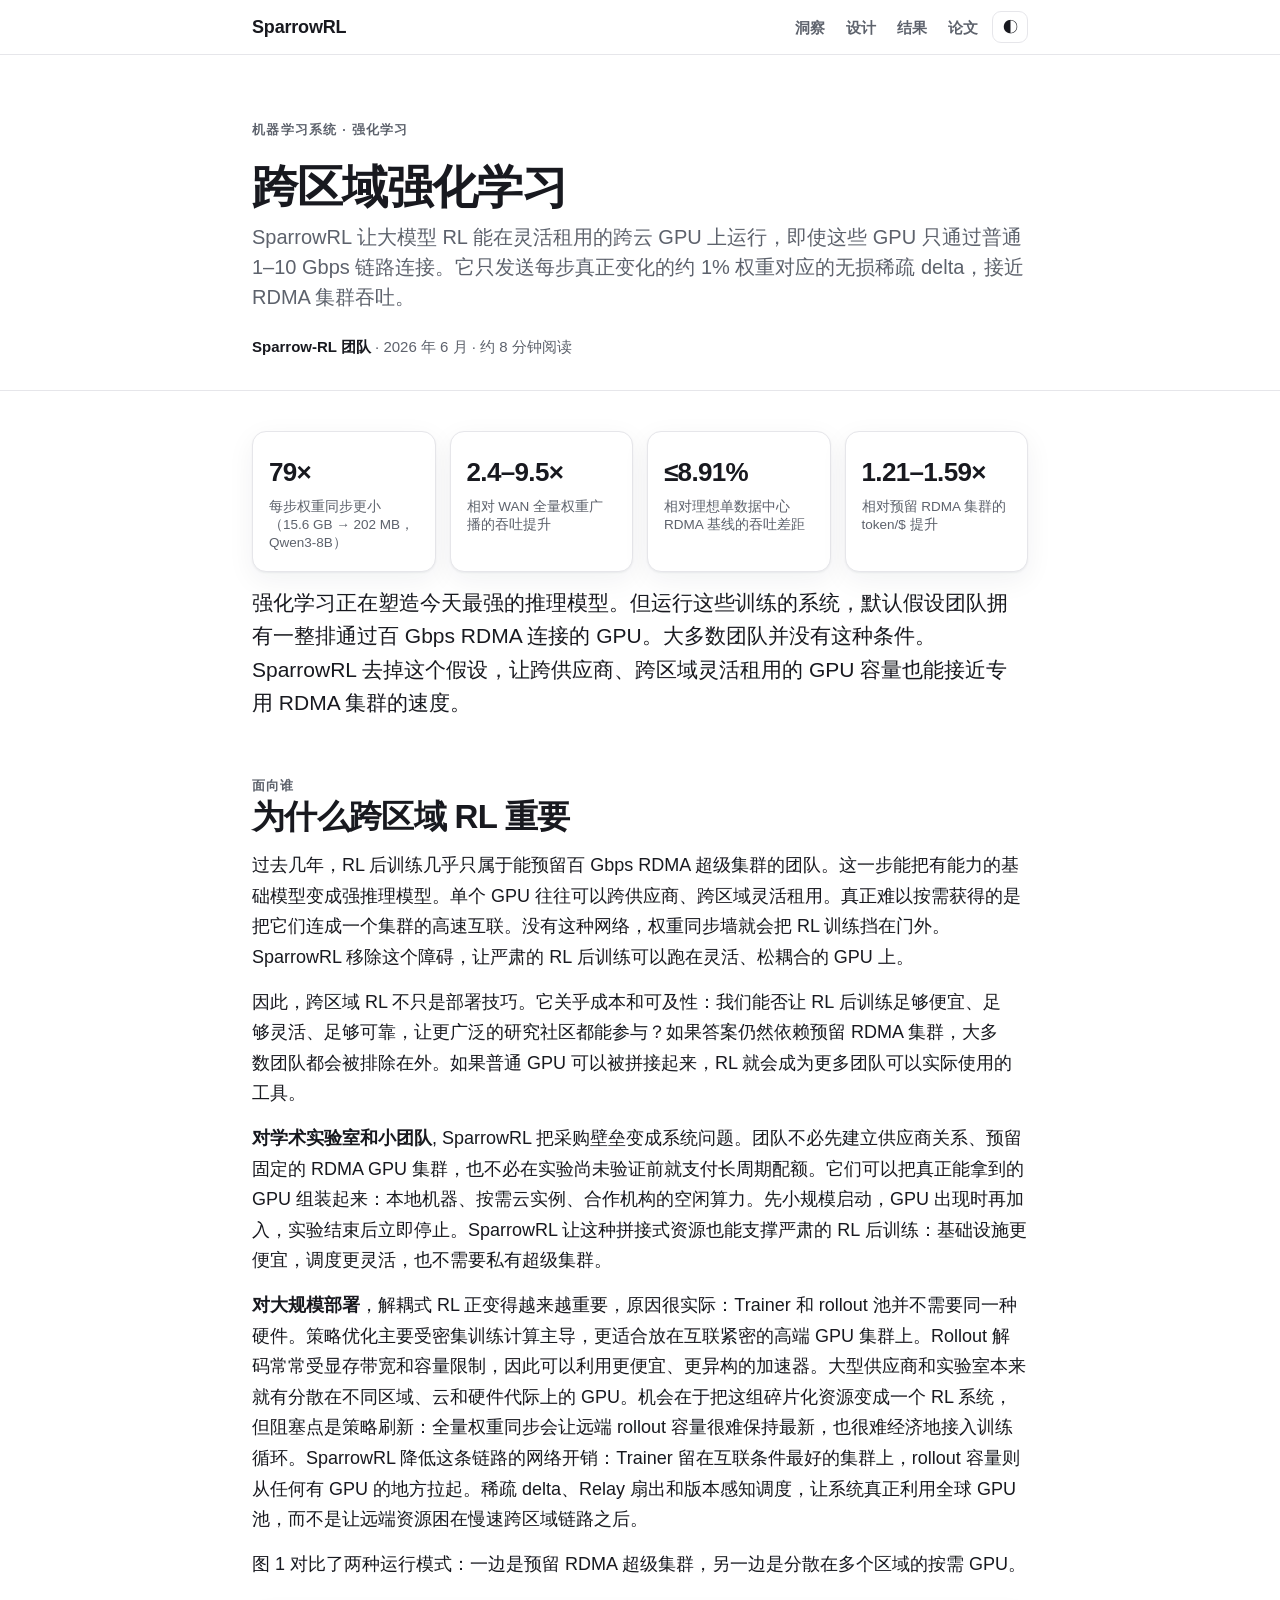
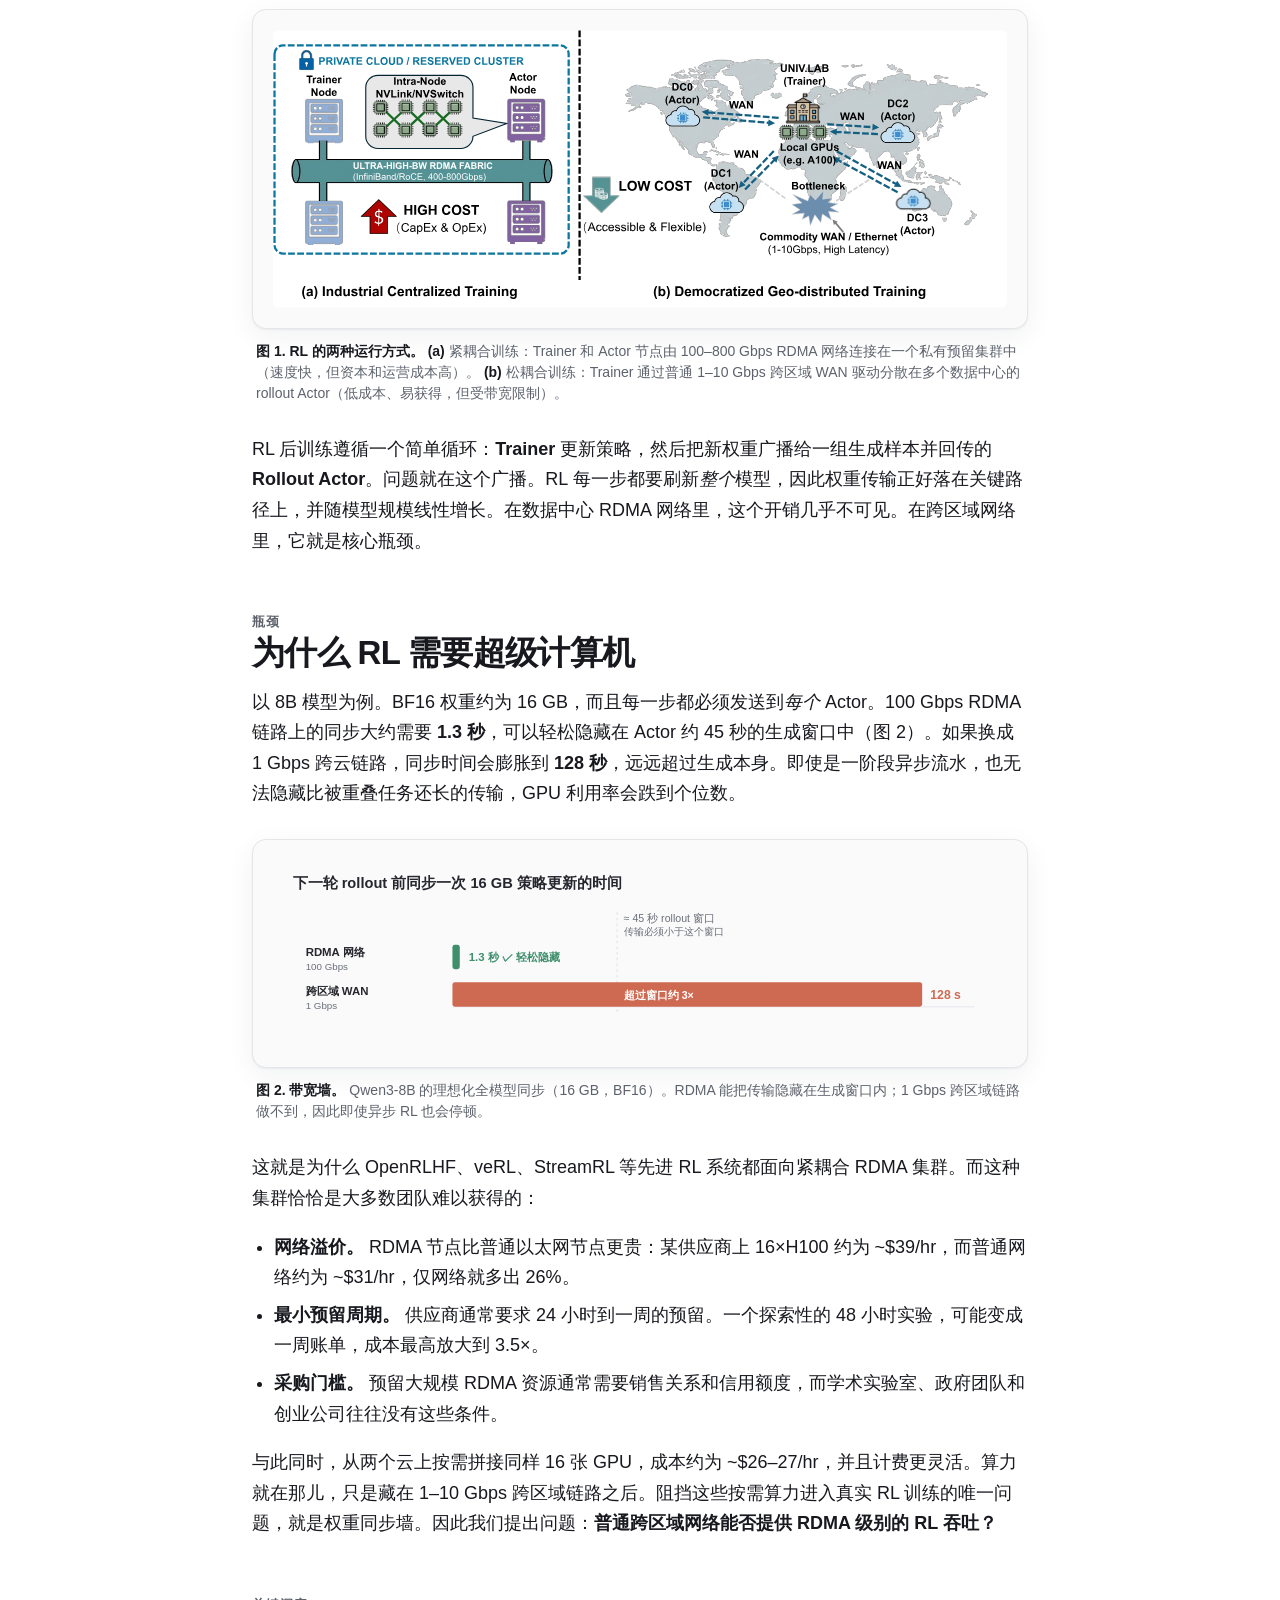
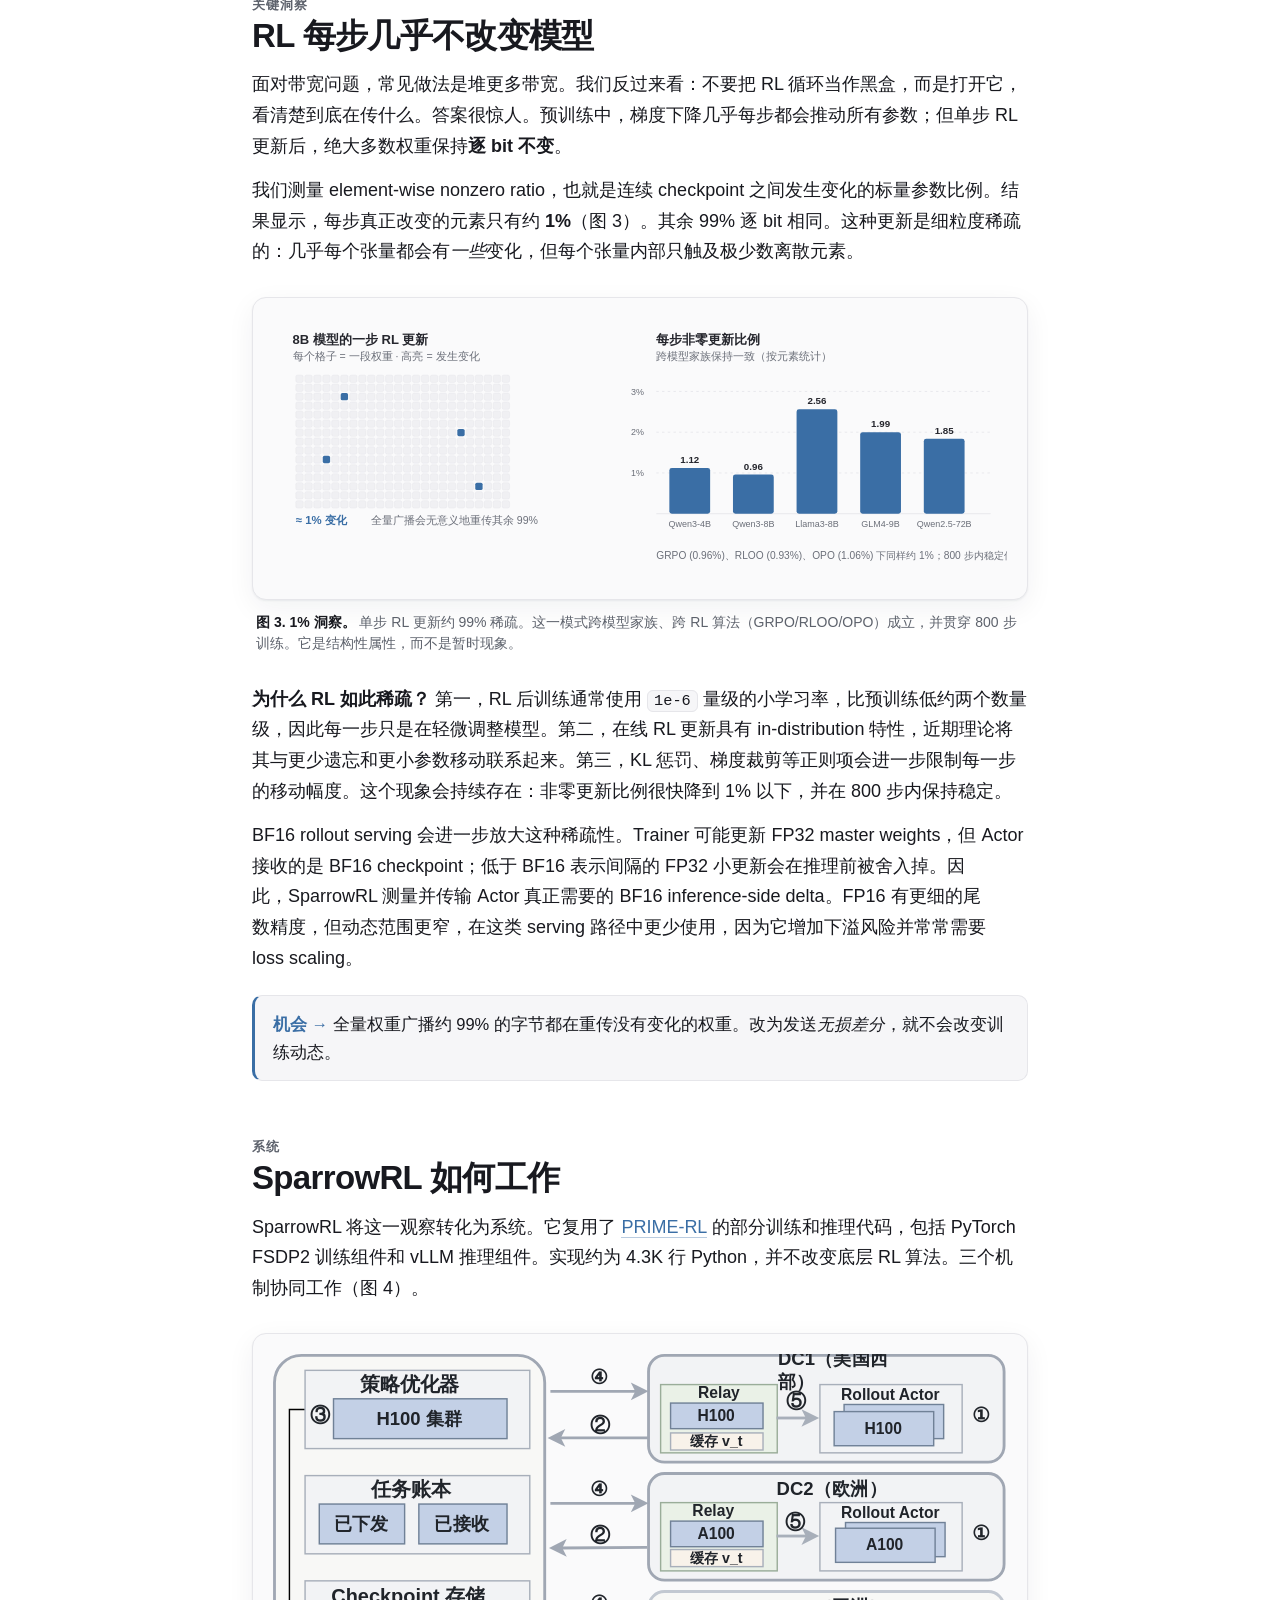
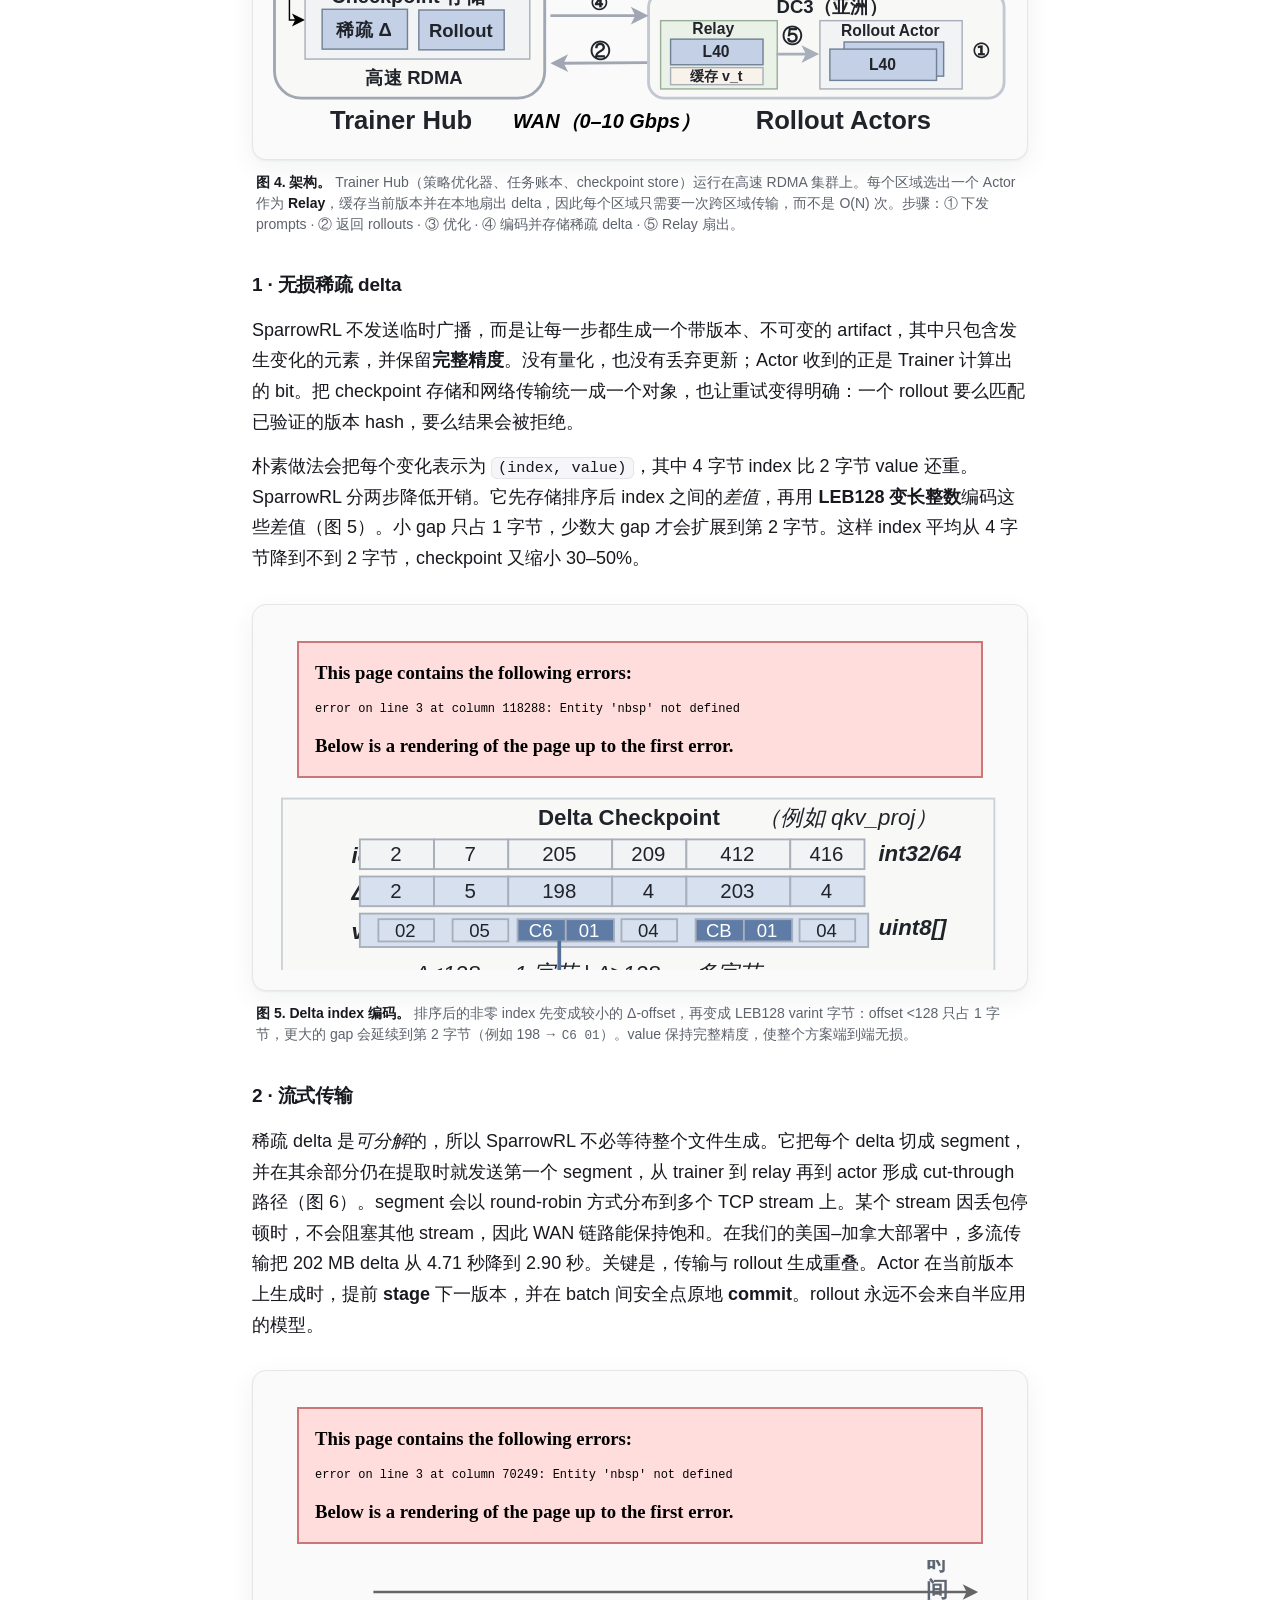
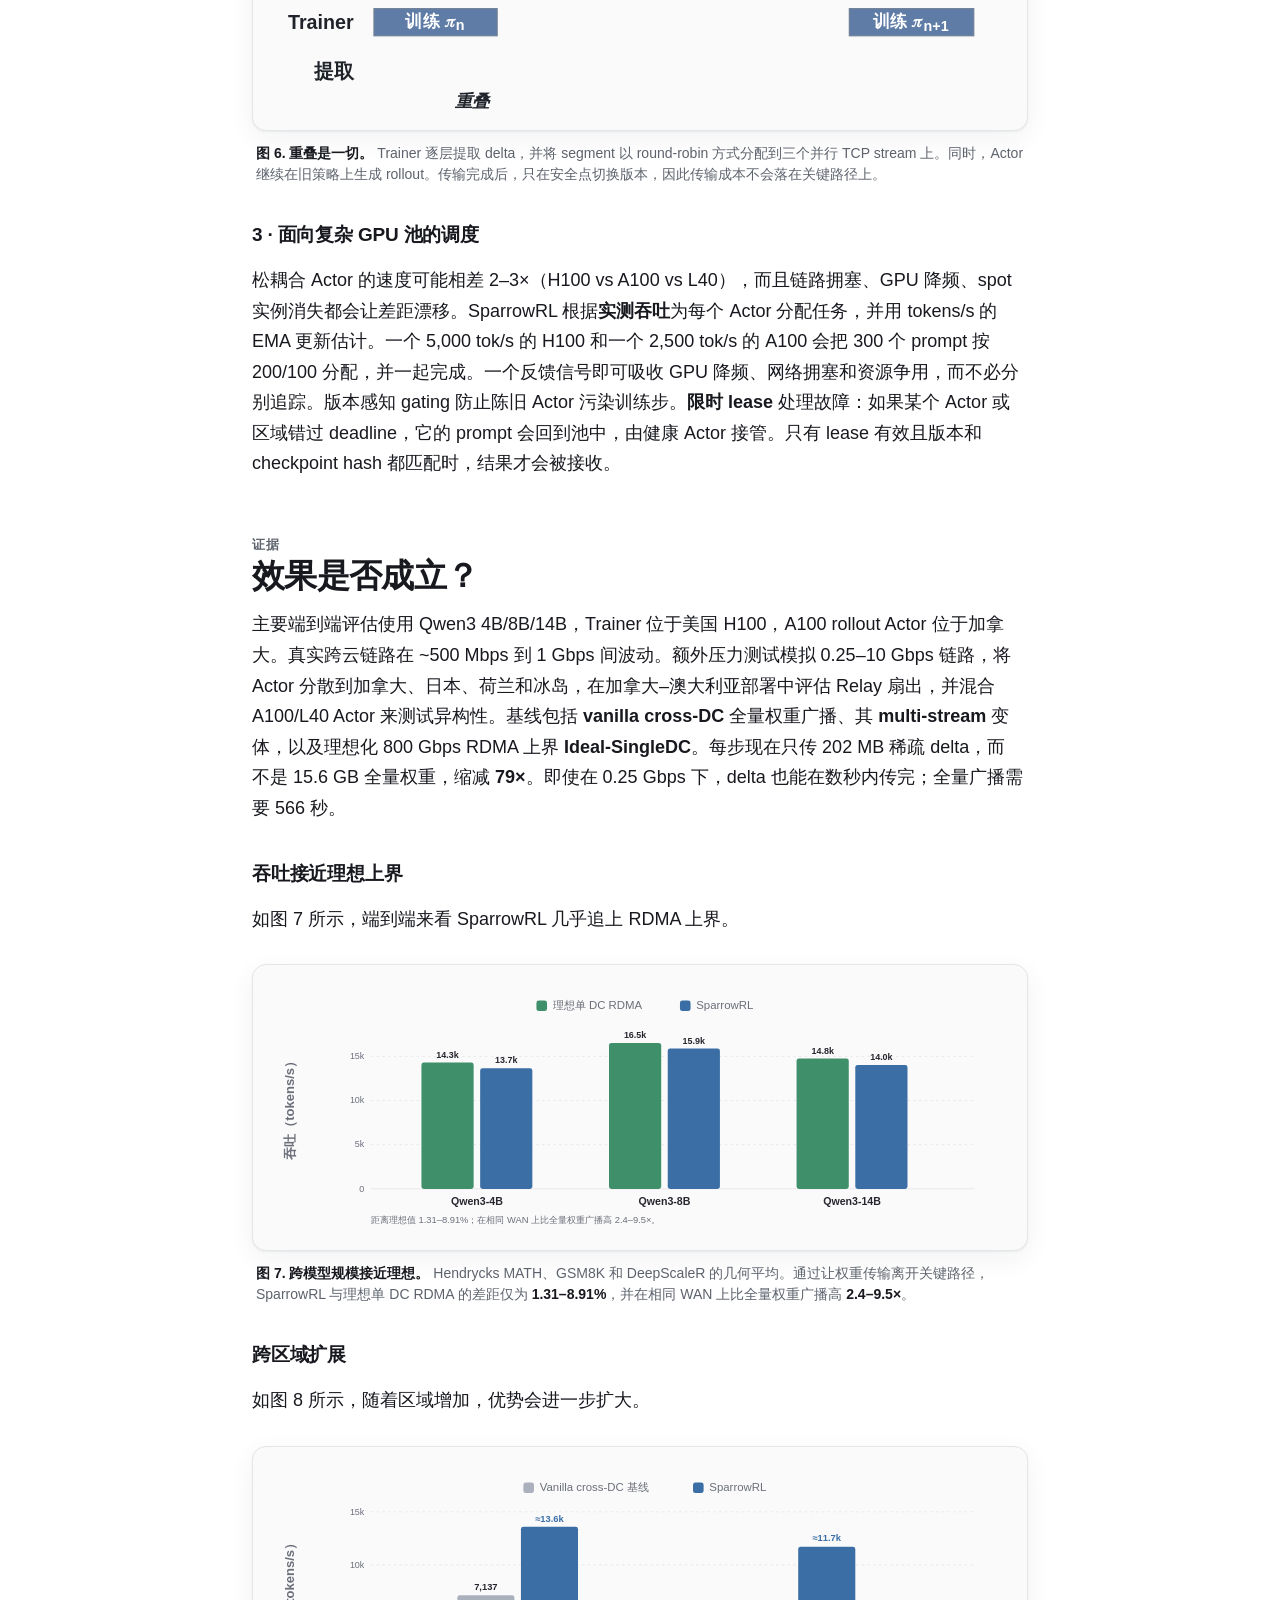
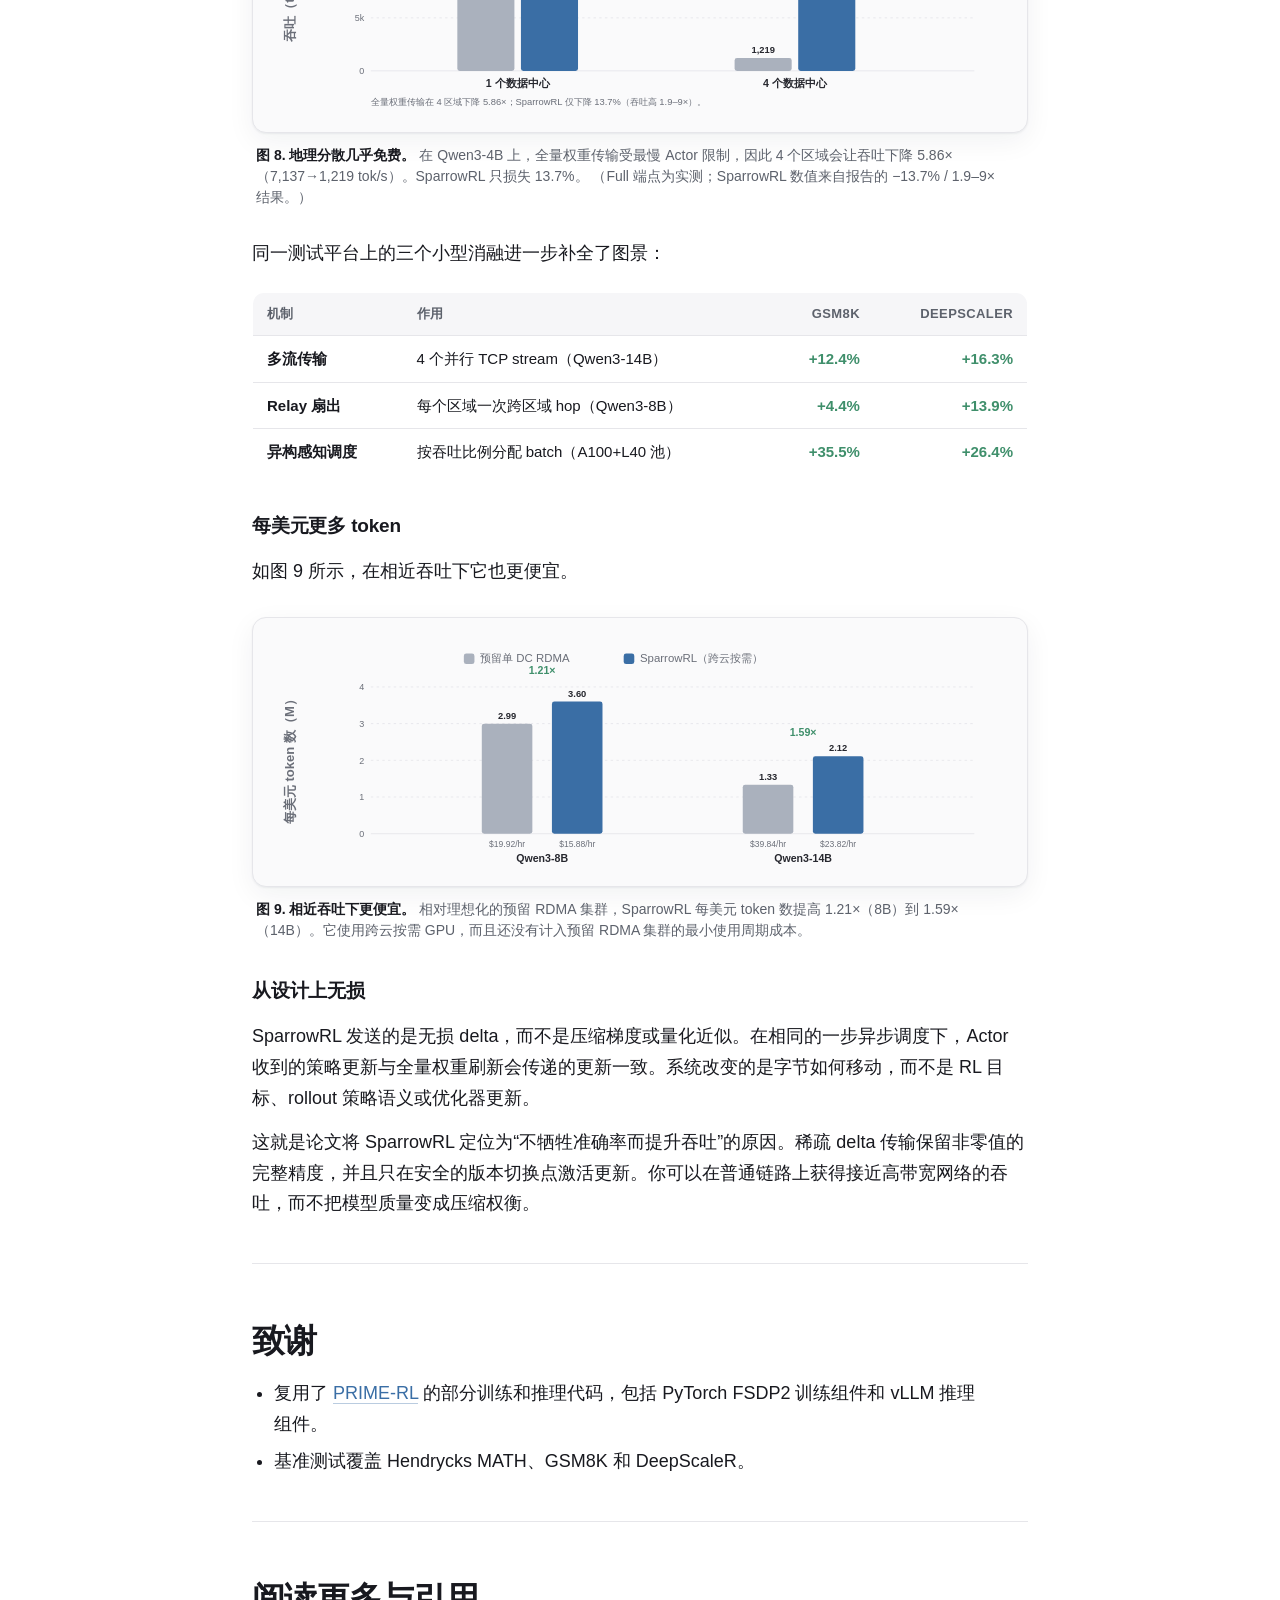
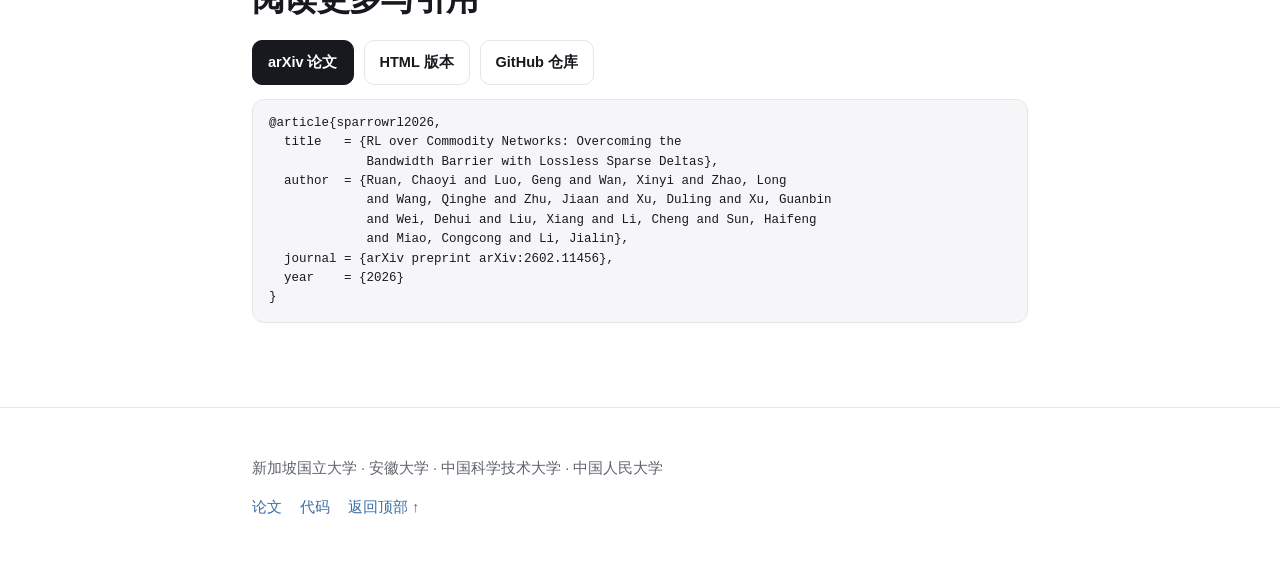
==== commit 9021ea3d: "Refine blog line wrapping" ====
--- a/index.zh.html
+++ b/index.zh.html
@@ -4,7 +4,7 @@
 <meta charset="utf-8">
 <meta name="viewport" content="width=device-width, initial-scale=1">
 <title>SparrowRL — 跨区域强化学习</title>
-<meta name="description" content="SparrowRL 让大模型 RL 能在灵活租用的跨云 GPU 上运行，即使只有普通 1–10 Gbps 链路。它只传输每步真正变化的约 1% 权重，并以无损方式接近 RDMA 集群速度。">
+<meta name="description" content="SparrowRL 让大模型 RL 能在灵活租用的跨云 GPU 上运行，即使只有普通 1–10 Gbps 链路。它只发送每步真正变化的约 1% 权重对应的无损稀疏 delta，接近 RDMA 集群速度。">
 <meta property="og:type" content="article">
 <meta property="og:title" content="跨区域强化学习">
 <meta property="og:description" content="利用 RL 更新约 1% 稀疏性，SparrowRL 将每步权重同步缩小 79 倍，使跨区域 RL 快 2.4–9.5 倍，并将吞吐差距缩小到理想 RDMA 集群的 8.91% 以内。">
@@ -35,7 +35,7 @@
   <div class="wrap">
     <span class="eyebrow">机器学习系统 · 强化学习</span>
     <h1 class="title">跨区域强化学习</h1>
-    <p class="subtitle">SparrowRL 让大模型 RL 能在灵活租用的跨云 GPU 上运行，即使这些 GPU 只通过普通 1–10&nbsp;Gbps 链路连接。它只传输每步真正变化的约&nbsp;1% 权重，并以无损方式接近 RDMA 集群吞吐。</p>
+    <p class="subtitle">SparrowRL 让大模型 RL 能在灵活租用的跨云 GPU 上运行，即使这些 GPU 只通过普通 1–10&nbsp;Gbps 链路连接。它只发送每步真正变化的约&nbsp;1% 权重对应的无损稀疏 delta，接近 RDMA 集群吞吐。</p>
     <p class="byline"><span class="names">Sparrow-RL 团队</span> · 2026 年 6 月 · 约 8 分钟阅读</p>
   </div>
 </header>
@@ -51,14 +51,14 @@
     <div class="stat"><div class="big">1.21–1.59×</div><div class="lbl">相对预留 RDMA 集群的 token/$ 提升</div></div>
   </div>
 
-  <p class="lede">强化学习正在塑造今天最强的推理模型。但运行这些训练的系统，默认假设团队拥有一整排通过百 Gbps RDMA 连接的 GPU。大多数团队并没有这种条件。SparrowRL 去掉这个假设，让按需租用的普通网络也能接近专用 RDMA 集群的速度。</p>
+  <p class="lede">强化学习正在塑造今天最强的推理模型。但运行这些训练的系统，默认假设团队拥有一整排通过百 Gbps RDMA 连接的 GPU。大多数团队并没有这种条件。SparrowRL 去掉这个假设，让跨供应商、跨区域灵活租用的 GPU 容量也能接近专用 RDMA 集群的速度。</p>
 
   <!-- ===================== WHO / MOTIVATION ===================== -->
   <h2 id="who"><span class="kicker">面向谁</span>为什么跨区域 RL 重要</h2>
   <p>过去几年，RL 后训练几乎只属于能预留百 Gbps RDMA 超级集群的团队。这一步能把有能力的基础模型变成强推理模型。单个 GPU 往往可以跨供应商、跨区域灵活租用。真正难以按需获得的是把它们连成一个集群的高速互联。没有这种网络，权重同步墙就会把 RL 训练挡在门外。SparrowRL 移除这个障碍，让严肃的 RL 后训练可以跑在灵活、松耦合的 GPU 上。</p>
-  <p>因此，跨区域 RL 不只是部署技巧。它关乎成本和可及性：我们能否让 RL 后训练足够便宜、足够灵活、足够可靠，让更广泛的研究社区都能参与？如果答案仍然依赖预留 RDMA 集群，大多数团队都会被排除在外。如果普通 GPU 可以被拼接起来，更多团队就能真正尝试 RL。</p>
+  <p>因此，跨区域 RL 不只是部署技巧。它关乎成本和可及性：我们能否让 RL 后训练足够便宜、足够灵活、足够可靠，让更广泛的研究社区都能参与？如果答案仍然依赖预留 RDMA 集群，大多数团队都会被排除在外。如果普通 GPU 可以被拼接起来，RL 就会成为更多团队可以实际使用的工具。</p>
   <p><strong>对学术实验室和小团队</strong>, SparrowRL 把采购壁垒变成系统问题。团队不必先建立供应商关系、预留固定的 RDMA GPU 集群，也不必在实验尚未验证前就支付长周期配额。它们可以把真正能拿到的 GPU 组装起来：本地机器、按需云实例、合作机构的空闲算力。先小规模启动，GPU 出现时再加入，实验结束后立即停止。SparrowRL 让这种拼接式资源也能支撑严肃的 RL 后训练：基础设施更便宜，调度更灵活，也不需要私有超级集群。</p>
-  <p><strong>对大规模部署</strong>，解耦式 RL 正变得越来越重要，原因很实际：Trainer 和 rollout 池并不需要同一种硬件。策略优化主要受密集训练计算主导，更适合放在互联紧密的高端 GPU 集群上。Rollout 解码常常受显存带宽和容量限制，因此可以利用更便宜、更异构的加速器。大型供应商和实验室本来就有分散在不同区域、云和硬件代际上的 GPU。机会在于把这组碎片化资源变成一个 RL 系统。阻塞点是策略刷新。全量权重同步会让远端 rollout 容量很难保持最新，也很难经济地接入训练循环。SparrowRL 降低这条链路的网络开销：Trainer 留在互联条件最好的集群上，rollout 容量则从任何有 GPU 的地方拉起。稀疏 delta、Relay 扇出和版本感知调度，让系统真正利用全球 GPU 池，而不是让远端资源困在慢链路之后。</p>
+  <p><strong>对大规模部署</strong>，解耦式 RL 正变得越来越重要，原因很实际：Trainer 和 rollout 池并不需要同一种硬件。策略优化主要受密集训练计算主导，更适合放在互联紧密的高端 GPU 集群上。Rollout 解码常常受显存带宽和容量限制，因此可以利用更便宜、更异构的加速器。大型供应商和实验室本来就有分散在不同区域、云和硬件代际上的 GPU。机会在于把这组碎片化资源变成一个 RL 系统，但阻塞点是策略刷新：全量权重同步会让远端 rollout 容量很难保持最新，也很难经济地接入训练循环。SparrowRL 降低这条链路的网络开销：Trainer 留在互联条件最好的集群上，rollout 容量则从任何有 GPU 的地方拉起。稀疏 delta、Relay 扇出和版本感知调度，让系统真正利用全球 GPU 池，而不是让远端资源困在慢速跨区域链路之后。</p>
 
   <p>图 1 对比了两种运行模式：一边是预留 RDMA 超级集群，另一边是分散在多个区域的按需 GPU。</p>
 
@@ -110,7 +110,7 @@
     <li><strong>采购门槛。</strong> 预留大规模 RDMA 资源通常需要销售关系和信用额度，而学术实验室、政府团队和创业公司往往没有这些条件。</li>
   </ul>
 
-  <p>与此同时，从两个云上按需拼接同样 16 张 GPU，成本约为 ~$26–27/hr，并且计费更灵活。算力就在那儿，只是藏在 1–10&nbsp;Gbps 跨区域链路之后。阻挡这些按需算力进入真实 RL 训练的唯一问题，就是权重同步墙。因此我们提出问题：<strong>能否在跨区域网络上获得 RDMA 级别的 RL 吞吐？</strong></p>
+  <p>与此同时，从两个云上按需拼接同样 16 张 GPU，成本约为 ~$26–27/hr，并且计费更灵活。算力就在那儿，只是藏在 1–10&nbsp;Gbps 跨区域链路之后。阻挡这些按需算力进入真实 RL 训练的唯一问题，就是权重同步墙。因此我们提出问题：<strong>普通跨区域网络能否提供 RDMA 级别的 RL 吞吐？</strong></p>
 
   <!-- ===================== INSIGHT ===================== -->
   <h2 id="insight"><span class="kicker">关键洞察</span>RL 每步几乎不改变模型</h2>
@@ -170,7 +170,7 @@
 
   <p>BF16 rollout serving 会进一步放大这种稀疏性。Trainer 可能更新 FP32 master weights，但 Actor 接收的是 BF16 checkpoint；低于 BF16 表示间隔的 FP32 小更新会在推理前被舍入掉。因此，SparrowRL 测量并传输 Actor 真正需要的 BF16 inference-side delta。FP16 有更细的尾数精度，但动态范围更窄，在这类 serving 路径中更少使用，因为它增加下溢风险并常常需要 loss scaling。</p>
 
-  <div class="callout"><span class="tag">机会 →</span> 全量权重广播约 99% 的字节都在重传没有变化的权重。改为发送<em>差分</em>，并且<em>无损</em>发送，就不会改变训练动态。</div>
+  <div class="callout"><span class="tag">机会 →</span> 全量权重广播约 99% 的字节都在重传没有变化的权重。改为发送<em>无损差分</em>，就不会改变训练动态。</div>
 
   <!-- ===================== DESIGN ===================== -->
   <h2 id="design"><span class="kicker">系统</span>SparrowRL 如何工作</h2>
@@ -185,14 +185,14 @@
   </figure>
 
   <h3>1 · 无损稀疏 delta</h3>
-  <p>SparrowRL 不发送临时广播，而是让每一步都生成一个带版本、不可变的 artifact，其中只包含发生变化的元素，并保留<strong>完整精度</strong>。没有量化，也没有丢弃更新；Actor 收到的正是 Trainer 计算出的 bit。把 checkpoint 存储和网络传输统一成一个对象，也让重试变得明确：一个 rollout 要么匹配已验证的版本 hash，要么不匹配。</p>
+  <p>SparrowRL 不发送临时广播，而是让每一步都生成一个带版本、不可变的 artifact，其中只包含发生变化的元素，并保留<strong>完整精度</strong>。没有量化，也没有丢弃更新；Actor 收到的正是 Trainer 计算出的 bit。把 checkpoint 存储和网络传输统一成一个对象，也让重试变得明确：一个 rollout 要么匹配已验证的版本 hash，要么结果会被拒绝。</p>
   <p>朴素做法会把每个变化表示为 <code>(index, value)</code>，其中 4 字节 index 比 2 字节 value 还重。SparrowRL 分两步降低开销。它先存储排序后 index 之间的<em>差值</em>，再用 <strong>LEB128 变长整数</strong>编码这些差值（图 5）。小 gap 只占 1 字节，少数大 gap 才会扩展到第 2 字节。这样 index 平均从 4 字节降到不到 2 字节，checkpoint 又缩小 30–50%。</p>
 
   <figure class="bleed">
     <div class="figbox paper">
       <object type="image/svg+xml" data="assets/figures/delta_encoding_zh.svg" style="width:100%;aspect-ratio:387/182;display:block" aria-label="Delta checkpoint index 编码：绝对 index 到 delta offset，再到 LEB128 varint 字节，并展示 varint 解码示例"></object>
     </div>
-    <figcaption><b>图 5. Delta index 编码。</b> 排序后的非零 index 先变成较小的 Δ-offset，再变成 LEB128 varint 字节：offset &lt;128 只占 1 字节，更大的 gap 会延续到第 2 字节（例如 198 → <span class="mono">C6 01</span>）。value 保持完整精度，因此方案是纯无损的。</figcaption>
+    <figcaption><b>图 5. Delta index 编码。</b> 排序后的非零 index 先变成较小的 Δ-offset，再变成 LEB128 varint 字节：offset &lt;128 只占 1 字节，更大的 gap 会延续到第 2 字节（例如 198 → <span class="mono">C6 01</span>）。value 保持完整精度，使整个方案端到端无损。</figcaption>
   </figure>
 
   <h3>2 · 流式传输</h3>
@@ -211,7 +211,7 @@
   <!-- ===================== RESULTS ===================== -->
   <h2 id="results"><span class="kicker">证据</span>效果是否成立？</h2>
 
-  <p>主要端到端评估使用 Qwen3 4B/8B/14B，Trainer 位于美国 H100，A100 rollout Actor 位于加拿大。真实跨云链路在 ~500&nbsp;Mbps 到 1&nbsp;Gbps 间波动。额外压力测试模拟 0.25–10&nbsp;Gbps 链路，将 Actor 分散到加拿大、日本、荷兰和冰岛，在加拿大–澳大利亚部署中评估 Relay 扇出，并混合 A100/L40 Actor 来测试异构性。基线包括 <b>vanilla cross-DC</b> 全量权重广播、其 <b>multi-stream</b> 变体，以及理想化 800&nbsp;Gbps RDMA 上界 <b>Ideal-SingleDC</b>。每步现在只传 202&nbsp;MB 稀疏 delta，而不是 15.6&nbsp;GB 全量权重。这是 <b>79× 缩减</b>。即使在 0.25&nbsp;Gbps 下，delta 也能在数秒内传完；全量广播需要 566&nbsp;秒。</p>
+  <p>主要端到端评估使用 Qwen3 4B/8B/14B，Trainer 位于美国 H100，A100 rollout Actor 位于加拿大。真实跨云链路在 ~500&nbsp;Mbps 到 1&nbsp;Gbps 间波动。额外压力测试模拟 0.25–10&nbsp;Gbps 链路，将 Actor 分散到加拿大、日本、荷兰和冰岛，在加拿大–澳大利亚部署中评估 Relay 扇出，并混合 A100/L40 Actor 来测试异构性。基线包括 <b>vanilla cross-DC</b> 全量权重广播、其 <b>multi-stream</b> 变体，以及理想化 800&nbsp;Gbps RDMA 上界 <b>Ideal-SingleDC</b>。每步现在只传 202&nbsp;MB 稀疏 delta，而不是 15.6&nbsp;GB 全量权重，缩减 <b>79×</b>。即使在 0.25&nbsp;Gbps 下，delta 也能在数秒内传完；全量广播需要 566&nbsp;秒。</p>
 
   <h3>吞吐接近理想上界</h3>
   <p>如图 7 所示，端到端来看 SparrowRL 几乎追上 RDMA 上界。</p>
@@ -300,7 +300,7 @@
         <g font-size="14"><rect x="234" y="19" width="13" height="13" rx="3" class="full"/><text x="254" y="30" class="f-mut">预留单 DC RDMA</text><rect x="430" y="19" width="13" height="13" rx="3" class="delta"/><text x="450" y="30" class="f-mut">SparrowRL（跨云按需）</text></g>
       </svg>
     </div>
-    <figcaption><b>图 9. 相近吞吐下更便宜。</b> 相对理想化的预留 RDMA 集群，SparrowRL 每美元 token 数提高 1.21×（8B）到 1.59×（14B）。它使用跨云按需 GPU，而且还没有计入 RDMA 最小预留周期带来的额外成本。</figcaption>
+    <figcaption><b>图 9. 相近吞吐下更便宜。</b> 相对理想化的预留 RDMA 集群，SparrowRL 每美元 token 数提高 1.21×（8B）到 1.59×（14B）。它使用跨云按需 GPU，而且还没有计入预留 RDMA 集群的最小使用周期成本。</figcaption>
   </figure>
 
   <!-- ===================== IMPACT ===================== -->
--- a/assets/style.css
+++ b/assets/style.css
@@ -172,6 +172,9 @@
 article strong { font-weight: 700; }
 article ul, article ol { padding-left: 22px; }
 article li { margin: 7px 0; }
+article p, article li, figcaption, .subtitle {
+  text-wrap: pretty;
+}
 code, .mono { font-family: var(--mono); font-size: .9em; }
 p code, li code {
   background: var(--bg-soft); border: 1px solid var(--border);
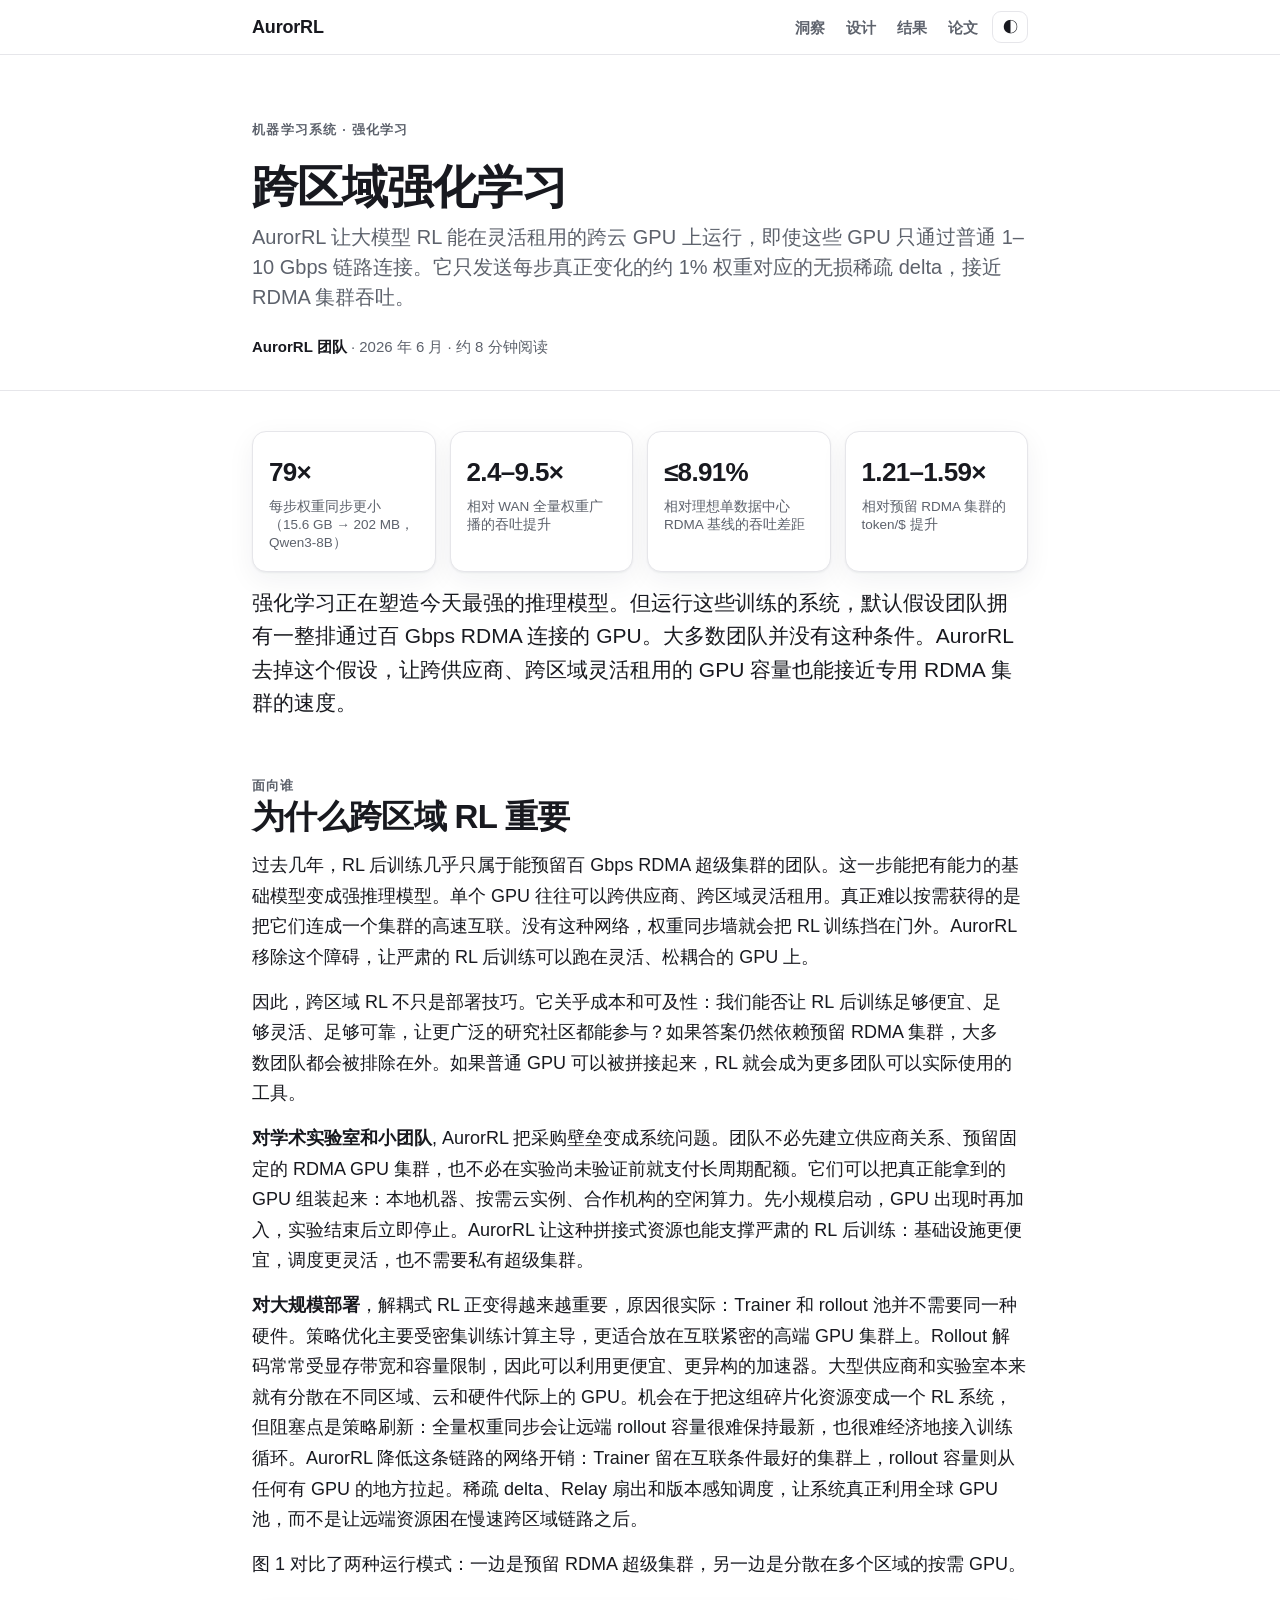
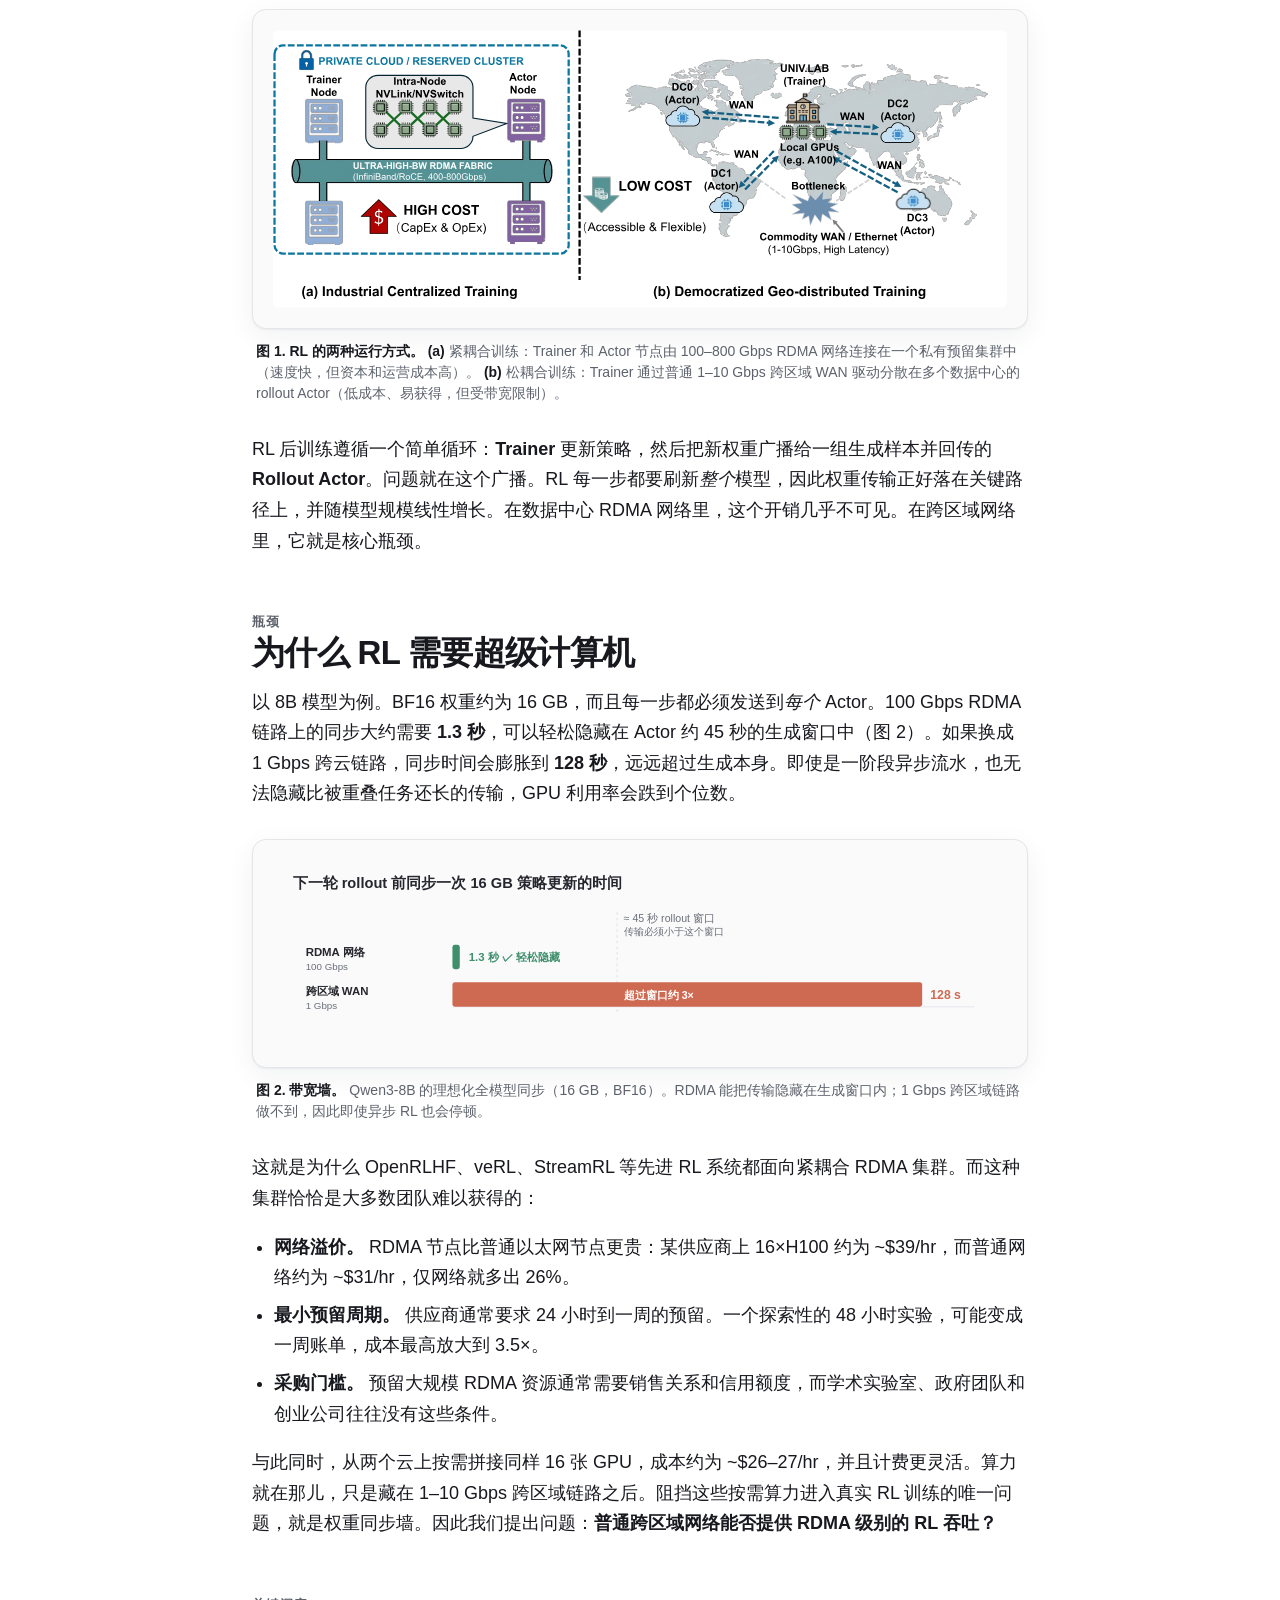
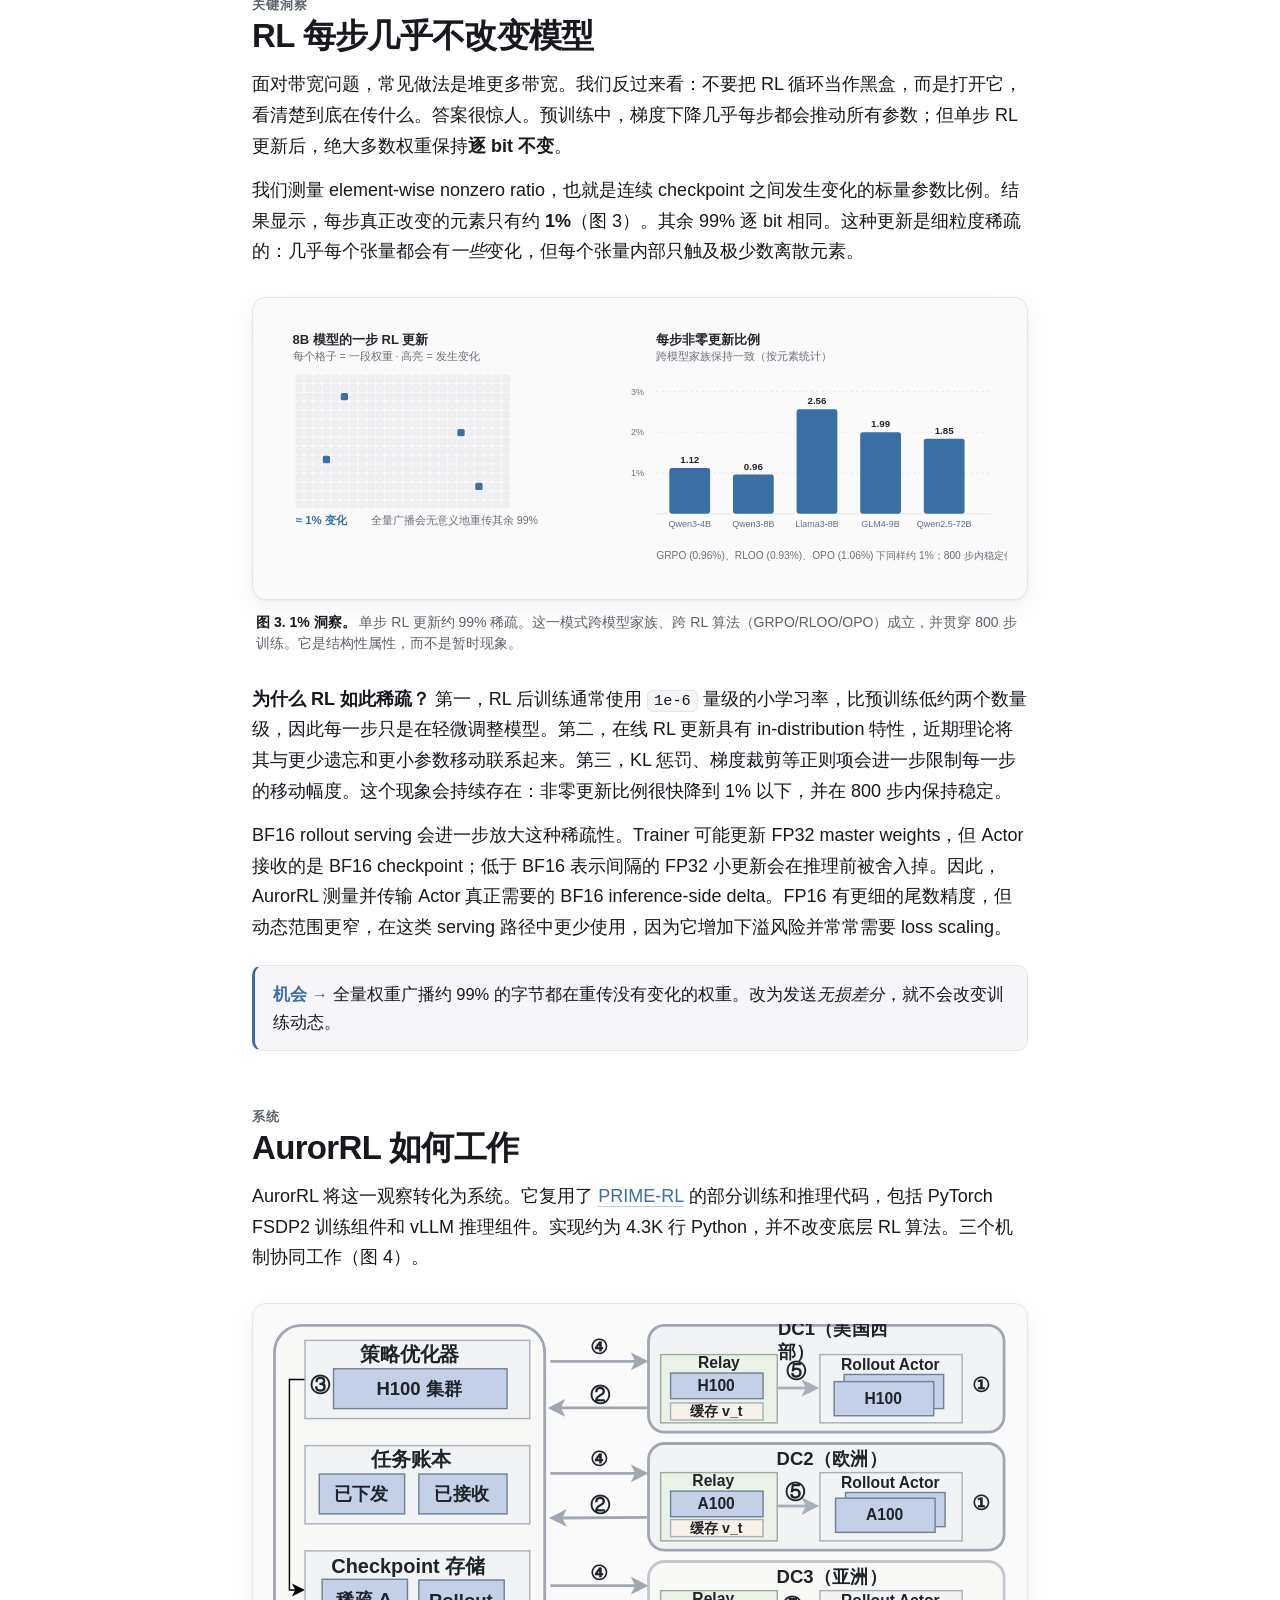
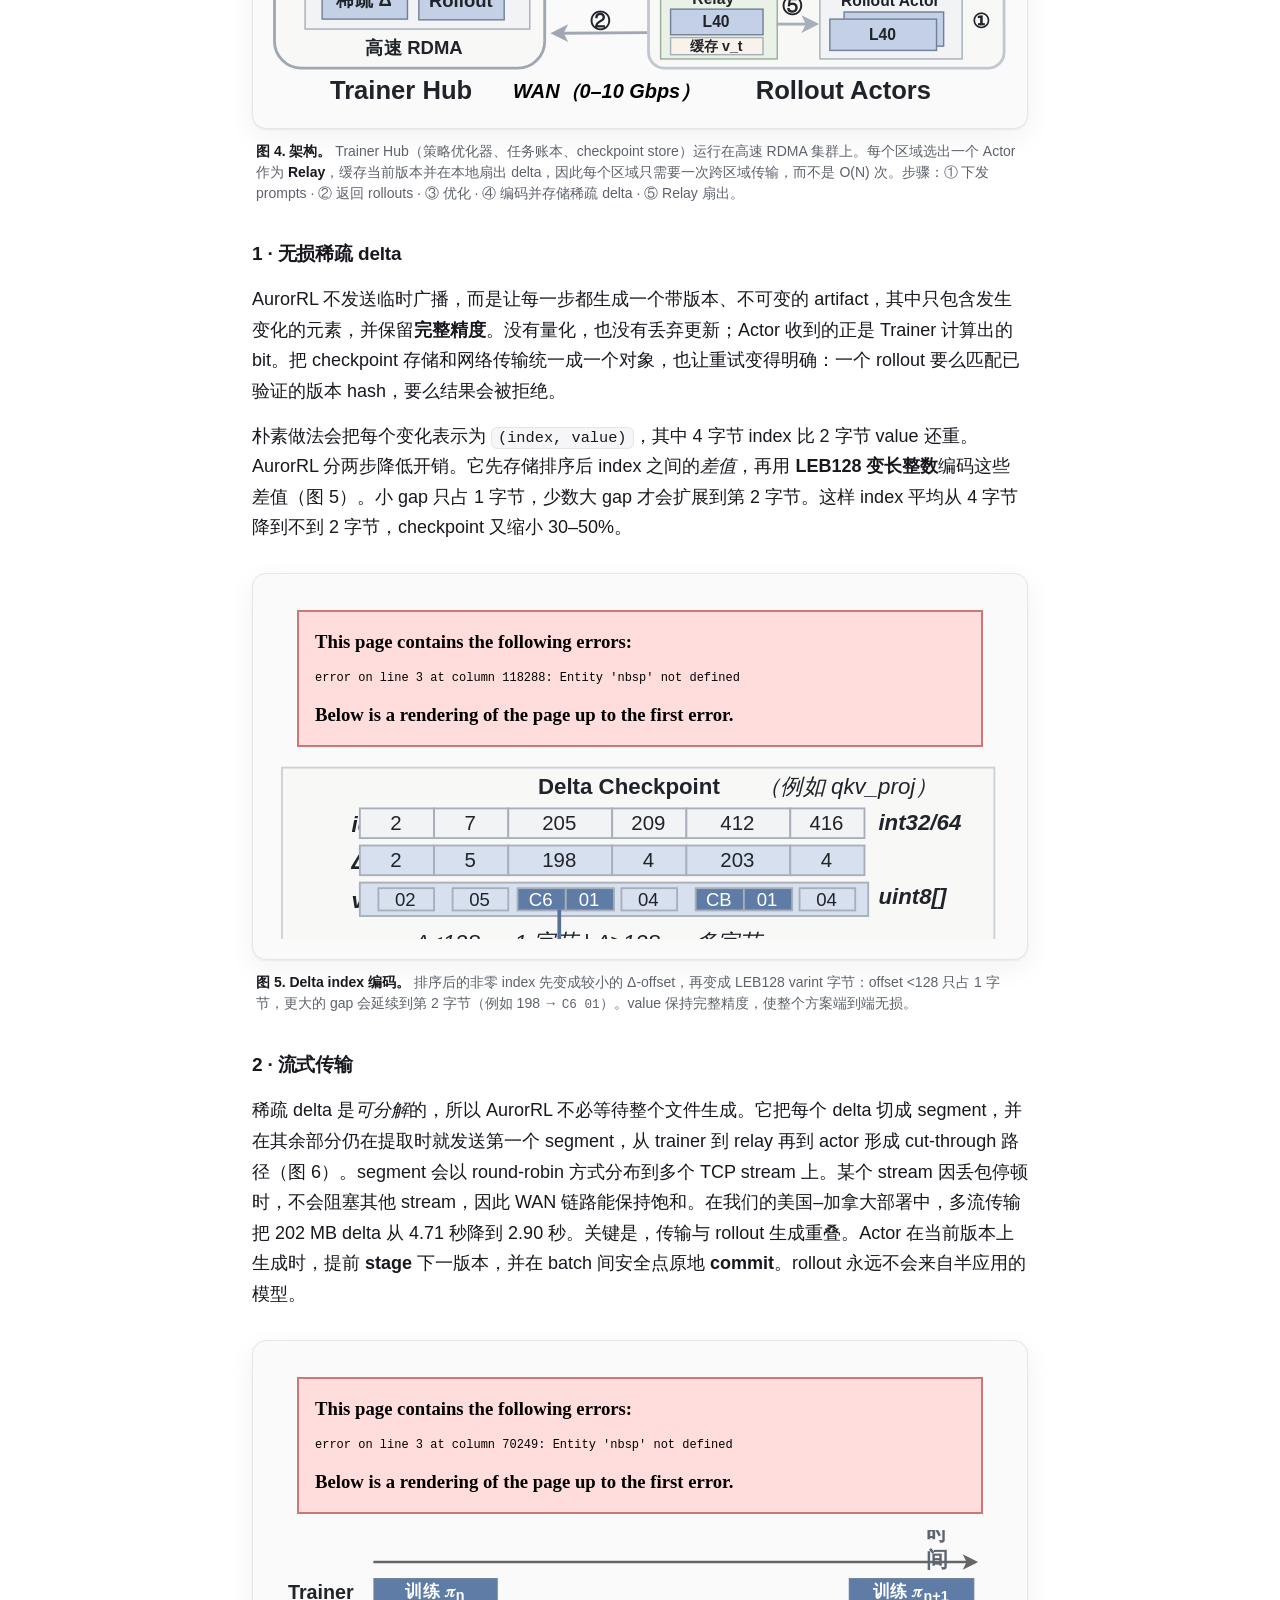
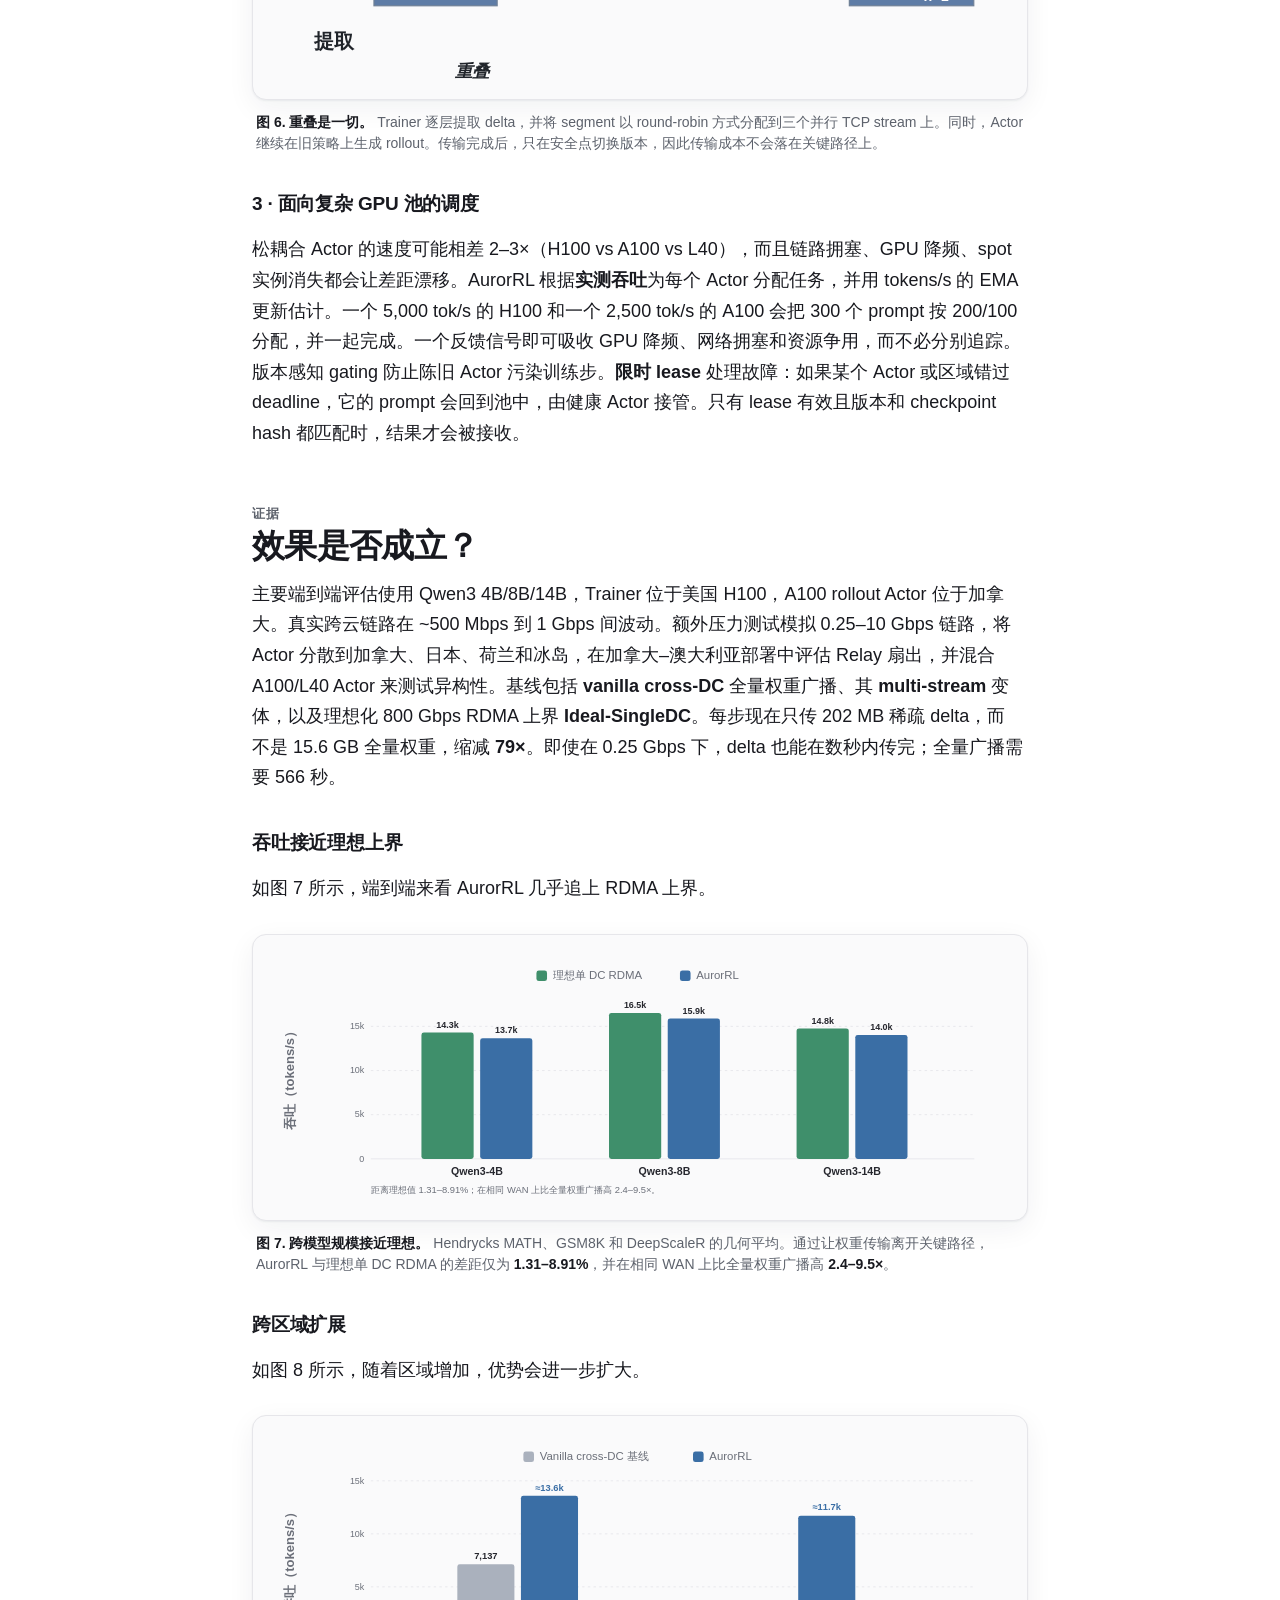
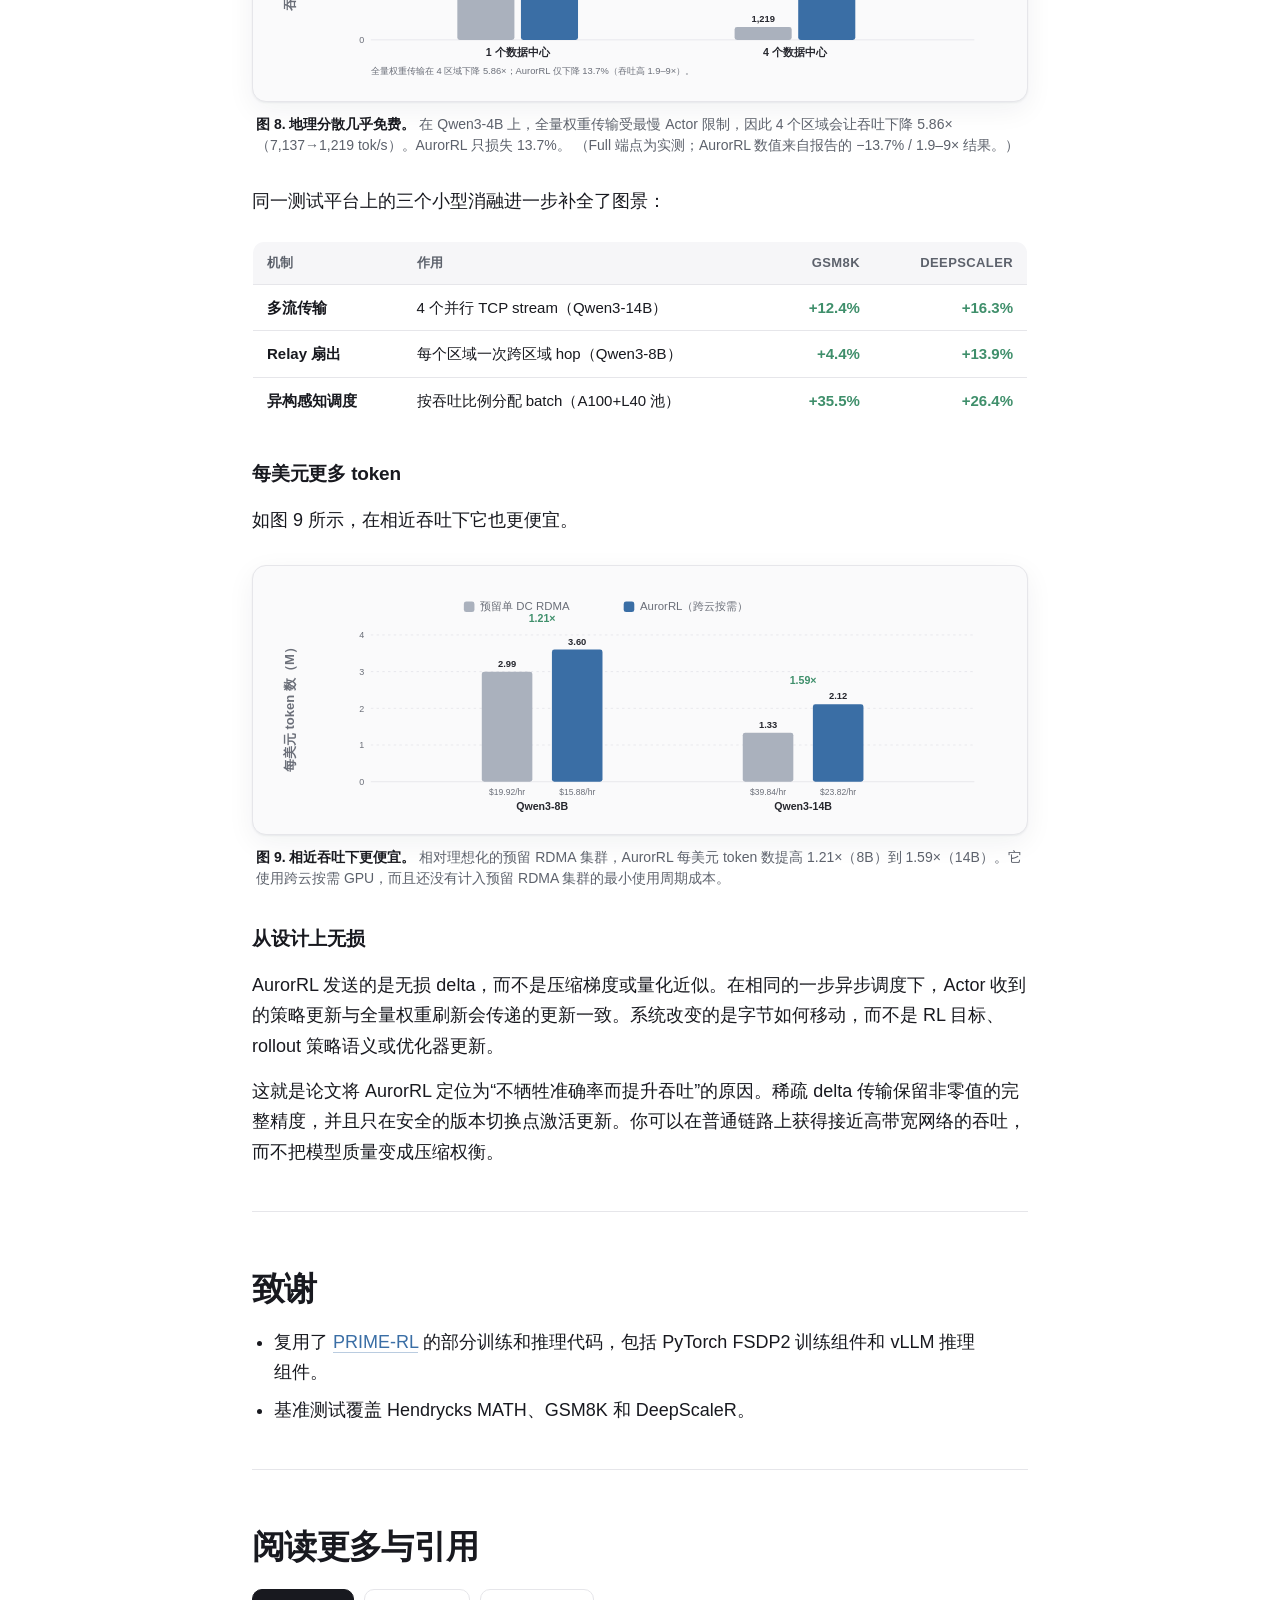
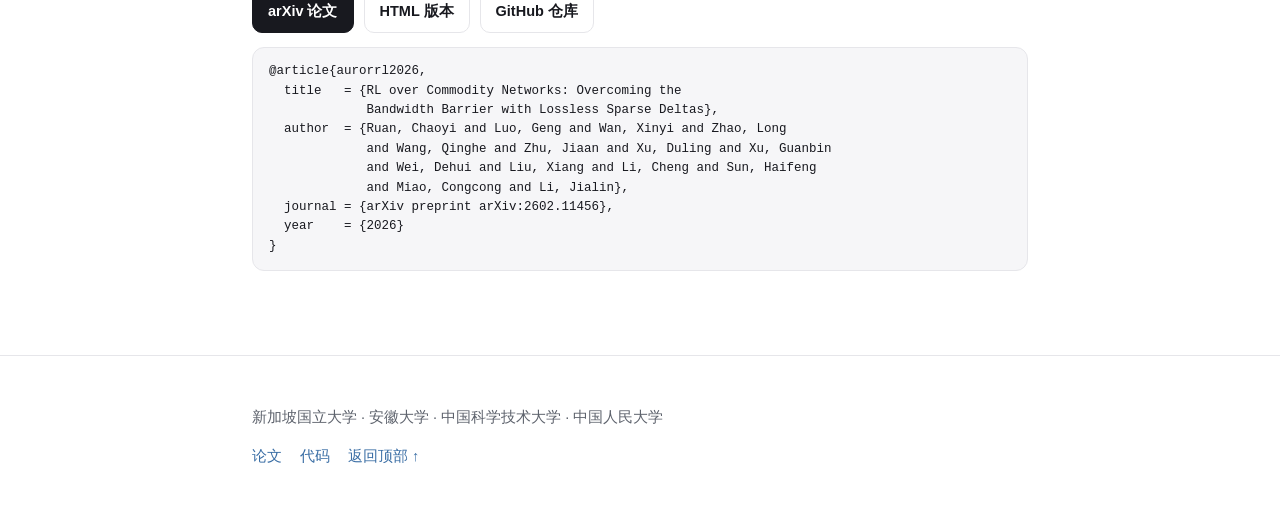
==== commit bfcc3997: "Rename SparrowRL to AurorRL throughout" ====
--- a/index.zh.html
+++ b/index.zh.html
@@ -3,21 +3,21 @@
 <head>
 <meta charset="utf-8">
 <meta name="viewport" content="width=device-width, initial-scale=1">
-<title>SparrowRL — 跨区域强化学习</title>
-<meta name="description" content="SparrowRL 让大模型 RL 能在灵活租用的跨云 GPU 上运行，即使只有普通 1–10 Gbps 链路。它只发送每步真正变化的约 1% 权重对应的无损稀疏 delta，接近 RDMA 集群速度。">
+<title>AurorRL — 跨区域强化学习</title>
+<meta name="description" content="AurorRL 让大模型 RL 能在灵活租用的跨云 GPU 上运行，即使只有普通 1–10 Gbps 链路。它只发送每步真正变化的约 1% 权重对应的无损稀疏 delta，接近 RDMA 集群速度。">
 <meta property="og:type" content="article">
 <meta property="og:title" content="跨区域强化学习">
-<meta property="og:description" content="利用 RL 更新约 1% 稀疏性，SparrowRL 将每步权重同步缩小 79 倍，使跨区域 RL 快 2.4–9.5 倍，并将吞吐差距缩小到理想 RDMA 集群的 8.91% 以内。">
+<meta property="og:description" content="利用 RL 更新约 1% 稀疏性，AurorRL 将每步权重同步缩小 79 倍，使跨区域 RL 快 2.4–9.5 倍，并将吞吐差距缩小到理想 RDMA 集群的 8.91% 以内。">
 <link rel="preconnect" href="https://github.com">
 <link rel="stylesheet" href="assets/style.css?v=2">
-<link rel="icon" href="data:image/svg+xml,%3Csvg xmlns='http://www.w3.org/2000/svg' viewBox='0 0 32 32'%3E%3Crect width='32' height='32' rx='8' fill='%231c1f26'/%3E%3Cpath d='M7 18.5c5.6 0 9.2-2.6 11.7-8.2.5 4-.5 7.2-2.8 9.4 2.6-.3 4.8-1.7 6.4-3.9-.8 4.7-4.4 7.7-9.3 7.7-2.1 0-3.9-.5-5.3-1.5z' fill='%23ffffff'/%3E%3C/svg%3E">
+<link rel="icon" href="data:image/svg+xml,%3Csvg xmlns='http://www.w3.org/2000/svg' viewBox='0 0 32 32'%3E%3Crect width='32' height='32' rx='8' fill='%231c1f26'/%3E%3Ctext x='16' y='24' text-anchor='middle' font-family='-apple-system, BlinkMacSystemFont, %22Segoe UI%22, Roboto, Helvetica, Arial, sans-serif' font-size='23' font-weight='700' fill='%23ffffff'%3EA%3C/text%3E%3C/svg%3E">
 </head>
 <body>
 
 <div class="topbar">
   <div class="row">
     <div class="brand">
-      <a href="#top">SparrowRL</a>
+      <a href="#top">AurorRL</a>
     </div>
     <div class="spacer"></div>
     <nav>
@@ -35,8 +35,8 @@
   <div class="wrap">
     <span class="eyebrow">机器学习系统 · 强化学习</span>
     <h1 class="title">跨区域强化学习</h1>
-    <p class="subtitle">SparrowRL 让大模型 RL 能在灵活租用的跨云 GPU 上运行，即使这些 GPU 只通过普通 1–10&nbsp;Gbps 链路连接。它只发送每步真正变化的约&nbsp;1% 权重对应的无损稀疏 delta，接近 RDMA 集群吞吐。</p>
-    <p class="byline"><span class="names">Sparrow-RL 团队</span> · 2026 年 6 月 · 约 8 分钟阅读</p>
+    <p class="subtitle">AurorRL 让大模型 RL 能在灵活租用的跨云 GPU 上运行，即使这些 GPU 只通过普通 1–10&nbsp;Gbps 链路连接。它只发送每步真正变化的约&nbsp;1% 权重对应的无损稀疏 delta，接近 RDMA 集群吞吐。</p>
+    <p class="byline"><span class="names">AurorRL 团队</span> · 2026 年 6 月 · 约 8 分钟阅读</p>
   </div>
 </header>
 
@@ -51,14 +51,14 @@
     <div class="stat"><div class="big">1.21–1.59×</div><div class="lbl">相对预留 RDMA 集群的 token/$ 提升</div></div>
   </div>
 
-  <p class="lede">强化学习正在塑造今天最强的推理模型。但运行这些训练的系统，默认假设团队拥有一整排通过百 Gbps RDMA 连接的 GPU。大多数团队并没有这种条件。SparrowRL 去掉这个假设，让跨供应商、跨区域灵活租用的 GPU 容量也能接近专用 RDMA 集群的速度。</p>
+  <p class="lede">强化学习正在塑造今天最强的推理模型。但运行这些训练的系统，默认假设团队拥有一整排通过百 Gbps RDMA 连接的 GPU。大多数团队并没有这种条件。AurorRL 去掉这个假设，让跨供应商、跨区域灵活租用的 GPU 容量也能接近专用 RDMA 集群的速度。</p>
 
   <!-- ===================== WHO / MOTIVATION ===================== -->
   <h2 id="who"><span class="kicker">面向谁</span>为什么跨区域 RL 重要</h2>
-  <p>过去几年，RL 后训练几乎只属于能预留百 Gbps RDMA 超级集群的团队。这一步能把有能力的基础模型变成强推理模型。单个 GPU 往往可以跨供应商、跨区域灵活租用。真正难以按需获得的是把它们连成一个集群的高速互联。没有这种网络，权重同步墙就会把 RL 训练挡在门外。SparrowRL 移除这个障碍，让严肃的 RL 后训练可以跑在灵活、松耦合的 GPU 上。</p>
+  <p>过去几年，RL 后训练几乎只属于能预留百 Gbps RDMA 超级集群的团队。这一步能把有能力的基础模型变成强推理模型。单个 GPU 往往可以跨供应商、跨区域灵活租用。真正难以按需获得的是把它们连成一个集群的高速互联。没有这种网络，权重同步墙就会把 RL 训练挡在门外。AurorRL 移除这个障碍，让严肃的 RL 后训练可以跑在灵活、松耦合的 GPU 上。</p>
   <p>因此，跨区域 RL 不只是部署技巧。它关乎成本和可及性：我们能否让 RL 后训练足够便宜、足够灵活、足够可靠，让更广泛的研究社区都能参与？如果答案仍然依赖预留 RDMA 集群，大多数团队都会被排除在外。如果普通 GPU 可以被拼接起来，RL 就会成为更多团队可以实际使用的工具。</p>
-  <p><strong>对学术实验室和小团队</strong>, SparrowRL 把采购壁垒变成系统问题。团队不必先建立供应商关系、预留固定的 RDMA GPU 集群，也不必在实验尚未验证前就支付长周期配额。它们可以把真正能拿到的 GPU 组装起来：本地机器、按需云实例、合作机构的空闲算力。先小规模启动，GPU 出现时再加入，实验结束后立即停止。SparrowRL 让这种拼接式资源也能支撑严肃的 RL 后训练：基础设施更便宜，调度更灵活，也不需要私有超级集群。</p>
-  <p><strong>对大规模部署</strong>，解耦式 RL 正变得越来越重要，原因很实际：Trainer 和 rollout 池并不需要同一种硬件。策略优化主要受密集训练计算主导，更适合放在互联紧密的高端 GPU 集群上。Rollout 解码常常受显存带宽和容量限制，因此可以利用更便宜、更异构的加速器。大型供应商和实验室本来就有分散在不同区域、云和硬件代际上的 GPU。机会在于把这组碎片化资源变成一个 RL 系统，但阻塞点是策略刷新：全量权重同步会让远端 rollout 容量很难保持最新，也很难经济地接入训练循环。SparrowRL 降低这条链路的网络开销：Trainer 留在互联条件最好的集群上，rollout 容量则从任何有 GPU 的地方拉起。稀疏 delta、Relay 扇出和版本感知调度，让系统真正利用全球 GPU 池，而不是让远端资源困在慢速跨区域链路之后。</p>
+  <p><strong>对学术实验室和小团队</strong>, AurorRL 把采购壁垒变成系统问题。团队不必先建立供应商关系、预留固定的 RDMA GPU 集群，也不必在实验尚未验证前就支付长周期配额。它们可以把真正能拿到的 GPU 组装起来：本地机器、按需云实例、合作机构的空闲算力。先小规模启动，GPU 出现时再加入，实验结束后立即停止。AurorRL 让这种拼接式资源也能支撑严肃的 RL 后训练：基础设施更便宜，调度更灵活，也不需要私有超级集群。</p>
+  <p><strong>对大规模部署</strong>，解耦式 RL 正变得越来越重要，原因很实际：Trainer 和 rollout 池并不需要同一种硬件。策略优化主要受密集训练计算主导，更适合放在互联紧密的高端 GPU 集群上。Rollout 解码常常受显存带宽和容量限制，因此可以利用更便宜、更异构的加速器。大型供应商和实验室本来就有分散在不同区域、云和硬件代际上的 GPU。机会在于把这组碎片化资源变成一个 RL 系统，但阻塞点是策略刷新：全量权重同步会让远端 rollout 容量很难保持最新，也很难经济地接入训练循环。AurorRL 降低这条链路的网络开销：Trainer 留在互联条件最好的集群上，rollout 容量则从任何有 GPU 的地方拉起。稀疏 delta、Relay 扇出和版本感知调度，让系统真正利用全球 GPU 池，而不是让远端资源困在慢速跨区域链路之后。</p>
 
   <p>图 1 对比了两种运行模式：一边是预留 RDMA 超级集群，另一边是分散在多个区域的按需 GPU。</p>
 
@@ -168,25 +168,25 @@
 
   <p><strong>为什么 RL 如此稀疏？</strong> 第一，RL 后训练通常使用 <code>1e-6</code> 量级的小学习率，比预训练低约两个数量级，因此每一步只是在轻微调整模型。第二，在线 RL 更新具有 in-distribution 特性，近期理论将其与更少遗忘和更小参数移动联系起来。第三，KL 惩罚、梯度裁剪等正则项会进一步限制每一步的移动幅度。这个现象会持续存在：非零更新比例很快降到 1% 以下，并在 800 步内保持稳定。</p>
 
-  <p>BF16 rollout serving 会进一步放大这种稀疏性。Trainer 可能更新 FP32 master weights，但 Actor 接收的是 BF16 checkpoint；低于 BF16 表示间隔的 FP32 小更新会在推理前被舍入掉。因此，SparrowRL 测量并传输 Actor 真正需要的 BF16 inference-side delta。FP16 有更细的尾数精度，但动态范围更窄，在这类 serving 路径中更少使用，因为它增加下溢风险并常常需要 loss scaling。</p>
+  <p>BF16 rollout serving 会进一步放大这种稀疏性。Trainer 可能更新 FP32 master weights，但 Actor 接收的是 BF16 checkpoint；低于 BF16 表示间隔的 FP32 小更新会在推理前被舍入掉。因此，AurorRL 测量并传输 Actor 真正需要的 BF16 inference-side delta。FP16 有更细的尾数精度，但动态范围更窄，在这类 serving 路径中更少使用，因为它增加下溢风险并常常需要 loss scaling。</p>
 
   <div class="callout"><span class="tag">机会 →</span> 全量权重广播约 99% 的字节都在重传没有变化的权重。改为发送<em>无损差分</em>，就不会改变训练动态。</div>
 
   <!-- ===================== DESIGN ===================== -->
-  <h2 id="design"><span class="kicker">系统</span>SparrowRL 如何工作</h2>
-
-  <p>SparrowRL 将这一观察转化为系统。它复用了 <a href="https://github.com/PrimeIntellect-ai/prime-rl">PRIME-RL</a> 的部分训练和推理代码，包括 PyTorch FSDP2 训练组件和 vLLM 推理组件。实现约为 4.3K 行 Python，并不改变底层 RL 算法。三个机制协同工作（图 4）。</p>
+  <h2 id="design"><span class="kicker">系统</span>AurorRL 如何工作</h2>
+
+  <p>AurorRL 将这一观察转化为系统。它复用了 <a href="https://github.com/PrimeIntellect-ai/prime-rl">PRIME-RL</a> 的部分训练和推理代码，包括 PyTorch FSDP2 训练组件和 vLLM 推理组件。实现约为 4.3K 行 Python，并不改变底层 RL 算法。三个机制协同工作（图 4）。</p>
 
   <figure class="bleed">
     <div class="figbox paper">
-      <object type="image/svg+xml" data="assets/figures/architecture_zh.svg" style="width:100%;aspect-ratio:516/270;display:block" aria-label="SparrowRL 架构：Trainer Hub 通过 WAN 连接区域 Relay 和 rollout Actor"></object>
+      <object type="image/svg+xml" data="assets/figures/architecture_zh.svg" style="width:100%;aspect-ratio:516/270;display:block" aria-label="AurorRL 架构：Trainer Hub 通过 WAN 连接区域 Relay 和 rollout Actor"></object>
     </div>
     <figcaption><b>图 4. 架构。</b> Trainer Hub（策略优化器、任务账本、checkpoint store）运行在高速 RDMA 集群上。每个区域选出一个 Actor 作为 <b>Relay</b>，缓存当前版本并在本地扇出 delta，因此每个区域只需要一次跨区域传输，而不是 O(N) 次。步骤：① 下发 prompts · ② 返回 rollouts · ③ 优化 · ④ 编码并存储稀疏 delta · ⑤ Relay 扇出。</figcaption>
   </figure>
 
   <h3>1 · 无损稀疏 delta</h3>
-  <p>SparrowRL 不发送临时广播，而是让每一步都生成一个带版本、不可变的 artifact，其中只包含发生变化的元素，并保留<strong>完整精度</strong>。没有量化，也没有丢弃更新；Actor 收到的正是 Trainer 计算出的 bit。把 checkpoint 存储和网络传输统一成一个对象，也让重试变得明确：一个 rollout 要么匹配已验证的版本 hash，要么结果会被拒绝。</p>
-  <p>朴素做法会把每个变化表示为 <code>(index, value)</code>，其中 4 字节 index 比 2 字节 value 还重。SparrowRL 分两步降低开销。它先存储排序后 index 之间的<em>差值</em>，再用 <strong>LEB128 变长整数</strong>编码这些差值（图 5）。小 gap 只占 1 字节，少数大 gap 才会扩展到第 2 字节。这样 index 平均从 4 字节降到不到 2 字节，checkpoint 又缩小 30–50%。</p>
+  <p>AurorRL 不发送临时广播，而是让每一步都生成一个带版本、不可变的 artifact，其中只包含发生变化的元素，并保留<strong>完整精度</strong>。没有量化，也没有丢弃更新；Actor 收到的正是 Trainer 计算出的 bit。把 checkpoint 存储和网络传输统一成一个对象，也让重试变得明确：一个 rollout 要么匹配已验证的版本 hash，要么结果会被拒绝。</p>
+  <p>朴素做法会把每个变化表示为 <code>(index, value)</code>，其中 4 字节 index 比 2 字节 value 还重。AurorRL 分两步降低开销。它先存储排序后 index 之间的<em>差值</em>，再用 <strong>LEB128 变长整数</strong>编码这些差值（图 5）。小 gap 只占 1 字节，少数大 gap 才会扩展到第 2 字节。这样 index 平均从 4 字节降到不到 2 字节，checkpoint 又缩小 30–50%。</p>
 
   <figure class="bleed">
     <div class="figbox paper">
@@ -196,7 +196,7 @@
   </figure>
 
   <h3>2 · 流式传输</h3>
-  <p>稀疏 delta 是<em>可分解</em>的，所以 SparrowRL 不必等待整个文件生成。它把每个 delta 切成 segment，并在其余部分仍在提取时就发送第一个 segment，从 trainer 到 relay 再到 actor 形成 cut-through 路径（图 6）。segment 会以 round-robin 方式分布到多个 TCP stream 上。某个 stream 因丢包停顿时，不会阻塞其他 stream，因此 WAN 链路能保持饱和。在我们的美国–加拿大部署中，多流传输把 202&nbsp;MB delta 从 4.71&nbsp;秒降到 2.90&nbsp;秒。关键是，传输与 rollout 生成重叠。Actor 在当前版本上生成时，提前 <strong>stage</strong> 下一版本，并在 batch 间安全点原地 <strong>commit</strong>。rollout 永远不会来自半应用的模型。</p>
+  <p>稀疏 delta 是<em>可分解</em>的，所以 AurorRL 不必等待整个文件生成。它把每个 delta 切成 segment，并在其余部分仍在提取时就发送第一个 segment，从 trainer 到 relay 再到 actor 形成 cut-through 路径（图 6）。segment 会以 round-robin 方式分布到多个 TCP stream 上。某个 stream 因丢包停顿时，不会阻塞其他 stream，因此 WAN 链路能保持饱和。在我们的美国–加拿大部署中，多流传输把 202&nbsp;MB delta 从 4.71&nbsp;秒降到 2.90&nbsp;秒。关键是，传输与 rollout 生成重叠。Actor 在当前版本上生成时，提前 <strong>stage</strong> 下一版本，并在 batch 间安全点原地 <strong>commit</strong>。rollout 永远不会来自半应用的模型。</p>
 
   <figure class="bleed">
     <div class="figbox paper">
@@ -206,7 +206,7 @@
   </figure>
 
   <h3>3 · 面向复杂 GPU 池的调度</h3>
-  <p>松耦合 Actor 的速度可能相差 2–3×（H100 vs A100 vs L40），而且链路拥塞、GPU 降频、spot 实例消失都会让差距漂移。SparrowRL 根据<strong>实测吞吐</strong>为每个 Actor 分配任务，并用 tokens/s 的 EMA 更新估计。一个 5,000 tok/s 的 H100 和一个 2,500 tok/s 的 A100 会把 300 个 prompt 按 200/100 分配，并一起完成。一个反馈信号即可吸收 GPU 降频、网络拥塞和资源争用，而不必分别追踪。版本感知 gating 防止陈旧 Actor 污染训练步。<strong>限时 lease</strong> 处理故障：如果某个 Actor 或区域错过 deadline，它的 prompt 会回到池中，由健康 Actor 接管。只有 lease 有效且版本和 checkpoint hash 都匹配时，结果才会被接收。</p>
+  <p>松耦合 Actor 的速度可能相差 2–3×（H100 vs A100 vs L40），而且链路拥塞、GPU 降频、spot 实例消失都会让差距漂移。AurorRL 根据<strong>实测吞吐</strong>为每个 Actor 分配任务，并用 tokens/s 的 EMA 更新估计。一个 5,000 tok/s 的 H100 和一个 2,500 tok/s 的 A100 会把 300 个 prompt 按 200/100 分配，并一起完成。一个反馈信号即可吸收 GPU 降频、网络拥塞和资源争用，而不必分别追踪。版本感知 gating 防止陈旧 Actor 污染训练步。<strong>限时 lease</strong> 处理故障：如果某个 Actor 或区域错过 deadline，它的 prompt 会回到池中，由健康 Actor 接管。只有 lease 有效且版本和 checkpoint hash 都匹配时，结果才会被接收。</p>
 
   <!-- ===================== RESULTS ===================== -->
   <h2 id="results"><span class="kicker">证据</span>效果是否成立？</h2>
@@ -214,15 +214,15 @@
   <p>主要端到端评估使用 Qwen3 4B/8B/14B，Trainer 位于美国 H100，A100 rollout Actor 位于加拿大。真实跨云链路在 ~500&nbsp;Mbps 到 1&nbsp;Gbps 间波动。额外压力测试模拟 0.25–10&nbsp;Gbps 链路，将 Actor 分散到加拿大、日本、荷兰和冰岛，在加拿大–澳大利亚部署中评估 Relay 扇出，并混合 A100/L40 Actor 来测试异构性。基线包括 <b>vanilla cross-DC</b> 全量权重广播、其 <b>multi-stream</b> 变体，以及理想化 800&nbsp;Gbps RDMA 上界 <b>Ideal-SingleDC</b>。每步现在只传 202&nbsp;MB 稀疏 delta，而不是 15.6&nbsp;GB 全量权重，缩减 <b>79×</b>。即使在 0.25&nbsp;Gbps 下，delta 也能在数秒内传完；全量广播需要 566&nbsp;秒。</p>
 
   <h3>吞吐接近理想上界</h3>
-  <p>如图 7 所示，端到端来看 SparrowRL 几乎追上 RDMA 上界。</p>
-  <figure class="bleed">
-    <div class="figbox">
-      <svg viewBox="0 0 900 300" role="img" aria-label="Qwen3-4B、8B 和 14B 的端到端吞吐分组柱状图（tokens/s）：SparrowRL 几乎匹配理想单数据中心 RDMA 基线。">
+  <p>如图 7 所示，端到端来看 AurorRL 几乎追上 RDMA 上界。</p>
+  <figure class="bleed">
+    <div class="figbox">
+      <svg viewBox="0 0 900 300" role="img" aria-label="Qwen3-4B、8B 和 14B 的端到端吞吐分组柱状图（tokens/s）：AurorRL 几乎匹配理想单数据中心 RDMA 基线。">
         <text x="26" y="150" transform="rotate(-90 26 150)" text-anchor="middle" class="f-mut" font-size="16" font-weight="700">吞吐（tokens/s）</text>
         <line x1="120" y1="250" x2="860" y2="250" class="f-line"/>
         <g class="f-grid"><line x1="120" y1="195.8" x2="860" y2="195.8"/><line x1="120" y1="141.7" x2="860" y2="141.7"/><line x1="120" y1="87.5" x2="860" y2="87.5"/></g>
         <g class="f-mut" font-size="11" text-anchor="end"><text x="112" y="254">0</text><text x="112" y="199">5k</text><text x="112" y="145">10k</text><text x="112" y="91">15k</text></g>
-        <g font-size="14"><rect x="323" y="19" width="13" height="13" rx="3" class="ideal"/><text x="343" y="30" class="f-mut">理想单 DC RDMA</text><rect x="499" y="19" width="13" height="13" rx="3" class="delta"/><text x="519" y="30" class="f-mut">SparrowRL</text></g>
+        <g font-size="14"><rect x="323" y="19" width="13" height="13" rx="3" class="ideal"/><text x="343" y="30" class="f-mut">理想单 DC RDMA</text><rect x="499" y="19" width="13" height="13" rx="3" class="delta"/><text x="519" y="30" class="f-mut">AurorRL</text></g>
         <rect x="182" y="95" width="64" height="155" rx="3" class="ideal"/><text x="214" y="89" class="f-text" font-size="11" text-anchor="middle" font-weight="700">14.3k</text>
         <rect x="254" y="102" width="64" height="148" rx="3" class="delta"/><text x="286" y="96" class="f-text" font-size="11" text-anchor="middle" font-weight="700">13.7k</text>
         <text x="250" y="270" class="f-text" font-size="13" text-anchor="middle" font-weight="700">Qwen3-4B</text>
@@ -235,29 +235,29 @@
         <text x="120" y="292" class="f-mut" font-size="11.5">距离理想值 1.31–8.91%；在相同 WAN 上比全量权重广播高 2.4–9.5×。</text>
       </svg>
     </div>
-    <figcaption><b>图 7. 跨模型规模接近理想。</b> Hendrycks MATH、GSM8K 和 DeepScaleR 的几何平均。通过让权重传输离开关键路径，SparrowRL 与理想单 DC RDMA 的差距仅为 <b>1.31–8.91%</b>，并在相同 WAN 上比全量权重广播高 <b>2.4–9.5×</b>。</figcaption>
+    <figcaption><b>图 7. 跨模型规模接近理想。</b> Hendrycks MATH、GSM8K 和 DeepScaleR 的几何平均。通过让权重传输离开关键路径，AurorRL 与理想单 DC RDMA 的差距仅为 <b>1.31–8.91%</b>，并在相同 WAN 上比全量权重广播高 <b>2.4–9.5×</b>。</figcaption>
   </figure>
 
   <h3>跨区域扩展</h3>
   <p>如图 8 所示，随着区域增加，优势会进一步扩大。</p>
   <figure class="bleed">
     <div class="figbox">
-      <svg viewBox="0 0 900 300" role="img" aria-label="分组柱状图：从 1 个数据中心扩展到 4 个数据中心时，vanilla cross-DC 基线吞吐从 7137 降到 1219 tokens/s，而 SparrowRL 仍接近 13k。">
+      <svg viewBox="0 0 900 300" role="img" aria-label="分组柱状图：从 1 个数据中心扩展到 4 个数据中心时，vanilla cross-DC 基线吞吐从 7137 降到 1219 tokens/s，而 AurorRL 仍接近 13k。">
         <text x="26" y="150" transform="rotate(-90 26 150)" text-anchor="middle" class="f-mut" font-size="16" font-weight="700">吞吐（tokens/s）</text>
         <line x1="120" y1="250" x2="860" y2="250" class="f-line"/>
         <g class="f-grid"><line x1="120" y1="185" x2="860" y2="185"/><line x1="120" y1="120" x2="860" y2="120"/><line x1="120" y1="55" x2="860" y2="55"/></g>
         <g class="f-mut" font-size="11" text-anchor="end"><text x="112" y="254">0</text><text x="112" y="189">5k</text><text x="112" y="124">10k</text><text x="112" y="59">15k</text></g>
-        <g font-size="14"><rect x="307" y="19" width="13" height="13" rx="3" class="full"/><text x="327" y="30" class="f-mut">Vanilla cross-DC 基线</text><rect x="515" y="19" width="13" height="13" rx="3" class="delta"/><text x="535" y="30" class="f-mut">SparrowRL</text></g>
+        <g font-size="14"><rect x="307" y="19" width="13" height="13" rx="3" class="full"/><text x="327" y="30" class="f-mut">Vanilla cross-DC 基线</text><rect x="515" y="19" width="13" height="13" rx="3" class="delta"/><text x="535" y="30" class="f-mut">AurorRL</text></g>
         <rect x="226" y="157.2" width="70" height="92.8" rx="3" class="full"/><text x="261" y="151" class="f-text" font-size="11.5" text-anchor="middle" font-weight="700">7,137</text>
         <rect x="304" y="73.2" width="70" height="176.8" rx="3" class="delta"/><text x="339" y="67" class="delta" font-size="11.5" text-anchor="middle" font-weight="700">≈13.6k</text>
         <text x="300" y="270" class="f-text" font-size="13" text-anchor="middle" font-weight="700">1 个数据中心</text>
         <rect x="566" y="234.2" width="70" height="15.8" rx="3" class="full"/><text x="601" y="228" class="f-text" font-size="11.5" text-anchor="middle" font-weight="700">1,219</text>
         <rect x="644" y="97.9" width="70" height="152.1" rx="3" class="delta"/><text x="679" y="91" class="delta" font-size="11.5" text-anchor="middle" font-weight="700">≈11.7k</text>
         <text x="640" y="270" class="f-text" font-size="13" text-anchor="middle" font-weight="700">4 个数据中心</text>
-        <text x="120" y="292" class="f-mut" font-size="11.5">全量权重传输在 4 区域下降 5.86×；SparrowRL 仅下降 13.7%（吞吐高 1.9–9×）。</text>
-      </svg>
-    </div>
-    <figcaption><b>图 8. 地理分散几乎免费。</b> 在 Qwen3-4B 上，全量权重传输受最慢 Actor 限制，因此 4 个区域会让吞吐下降 5.86×（7,137→1,219 tok/s）。SparrowRL 只损失 13.7%。 <span class="f-mut">（Full 端点为实测；SparrowRL 数值来自报告的 −13.7% / 1.9–9× 结果。）</span></figcaption>
+        <text x="120" y="292" class="f-mut" font-size="11.5">全量权重传输在 4 区域下降 5.86×；AurorRL 仅下降 13.7%（吞吐高 1.9–9×）。</text>
+      </svg>
+    </div>
+    <figcaption><b>图 8. 地理分散几乎免费。</b> 在 Qwen3-4B 上，全量权重传输受最慢 Actor 限制，因此 4 个区域会让吞吐下降 5.86×（7,137→1,219 tok/s）。AurorRL 只损失 13.7%。 <span class="f-mut">（Full 端点为实测；AurorRL 数值来自报告的 −13.7% / 1.9–9× 结果。）</span></figcaption>
   </figure>
 
   <p>同一测试平台上的三个小型消融进一步补全了图景：</p>
@@ -276,7 +276,7 @@
   <p>如图 9 所示，在相近吞吐下它也更便宜。</p>
   <figure class="bleed">
     <div class="figbox">
-      <svg viewBox="0 0 900 280" role="img" aria-label="每美元 token 数：SparrowRL 在 8B 上比预留单数据中心 RDMA 集群高 1.21 倍，在 14B 上高 1.59 倍。">
+      <svg viewBox="0 0 900 280" role="img" aria-label="每美元 token 数：AurorRL 在 8B 上比预留单数据中心 RDMA 集群高 1.21 倍，在 14B 上高 1.59 倍。">
         <text x="26" y="148" transform="rotate(-90 26 148)" text-anchor="middle" class="f-mut" font-size="16" font-weight="700">每美元 token 数（M）</text>
         <!-- y 0..4 over y 240..60 (180px) -> 45px/unit -->
         <line x1="120" y1="240" x2="860" y2="240" class="f-line"/>
@@ -286,28 +286,28 @@
         <text x="330" y="275" class="f-text" font-size="13" font-weight="700" text-anchor="middle">Qwen3-8B</text>
         <!-- SingleDC 2.99 -> h=134.6 -> y=105.4 -->
         <rect x="256" y="105" width="62" height="135" rx="3" class="full"/><text x="287" y="99" class="f-text" font-size="11.5" text-anchor="middle" font-weight="700">2.99</text><text x="287" y="256" class="f-mut" font-size="10.5" text-anchor="middle">$19.92/hr</text>
-        <!-- Sparrow 3.60 -> h=162 -> y=78 -->
+        <!-- AurorRL 3.60 -> h=162 -> y=78 -->
         <rect x="342" y="78" width="62" height="162" rx="3" class="delta"/><text x="373" y="72" class="f-text" font-size="11.5" text-anchor="middle" font-weight="700">3.60</text><text x="373" y="256" class="f-mut" font-size="10.5" text-anchor="middle">$15.88/hr</text>
         <text x="330" y="44" class="ideal" font-size="13" font-weight="800" text-anchor="middle">1.21×</text>
         <!-- 14B group x~640 -->
         <text x="650" y="275" class="f-text" font-size="13" font-weight="700" text-anchor="middle">Qwen3-14B</text>
         <!-- SingleDC 1.33 -> h=59.9 -> y=180.1 -->
         <rect x="576" y="180" width="62" height="60" rx="3" class="full"/><text x="607" y="174" class="f-text" font-size="11.5" text-anchor="middle" font-weight="700">1.33</text><text x="607" y="256" class="f-mut" font-size="10.5" text-anchor="middle">$39.84/hr</text>
-        <!-- Sparrow 2.12 -> h=95.4 -> y=144.6 -->
+        <!-- AurorRL 2.12 -> h=95.4 -> y=144.6 -->
         <rect x="662" y="145" width="62" height="95" rx="3" class="delta"/><text x="693" y="139" class="f-text" font-size="11.5" text-anchor="middle" font-weight="700">2.12</text><text x="693" y="256" class="f-mut" font-size="10.5" text-anchor="middle">$23.82/hr</text>
         <text x="650" y="120" class="ideal" font-size="13" font-weight="800" text-anchor="middle">1.59×</text>
         <!-- legend -->
-        <g font-size="14"><rect x="234" y="19" width="13" height="13" rx="3" class="full"/><text x="254" y="30" class="f-mut">预留单 DC RDMA</text><rect x="430" y="19" width="13" height="13" rx="3" class="delta"/><text x="450" y="30" class="f-mut">SparrowRL（跨云按需）</text></g>
-      </svg>
-    </div>
-    <figcaption><b>图 9. 相近吞吐下更便宜。</b> 相对理想化的预留 RDMA 集群，SparrowRL 每美元 token 数提高 1.21×（8B）到 1.59×（14B）。它使用跨云按需 GPU，而且还没有计入预留 RDMA 集群的最小使用周期成本。</figcaption>
+        <g font-size="14"><rect x="234" y="19" width="13" height="13" rx="3" class="full"/><text x="254" y="30" class="f-mut">预留单 DC RDMA</text><rect x="430" y="19" width="13" height="13" rx="3" class="delta"/><text x="450" y="30" class="f-mut">AurorRL（跨云按需）</text></g>
+      </svg>
+    </div>
+    <figcaption><b>图 9. 相近吞吐下更便宜。</b> 相对理想化的预留 RDMA 集群，AurorRL 每美元 token 数提高 1.21×（8B）到 1.59×（14B）。它使用跨云按需 GPU，而且还没有计入预留 RDMA 集群的最小使用周期成本。</figcaption>
   </figure>
 
   <!-- ===================== IMPACT ===================== -->
   <h3>从设计上无损</h3>
-  <p>SparrowRL 发送的是无损 delta，而不是压缩梯度或量化近似。在相同的一步异步调度下，Actor 收到的策略更新与全量权重刷新会传递的更新一致。系统改变的是字节如何移动，而不是 RL 目标、rollout 策略语义或优化器更新。</p>
-
-  <p>这就是论文将 SparrowRL 定位为“不牺牲准确率而提升吞吐”的原因。稀疏 delta 传输保留非零值的完整精度，并且只在安全的版本切换点激活更新。你可以在普通链路上获得接近高带宽网络的吞吐，而不把模型质量变成压缩权衡。</p>
+  <p>AurorRL 发送的是无损 delta，而不是压缩梯度或量化近似。在相同的一步异步调度下，Actor 收到的策略更新与全量权重刷新会传递的更新一致。系统改变的是字节如何移动，而不是 RL 目标、rollout 策略语义或优化器更新。</p>
+
+  <p>这就是论文将 AurorRL 定位为“不牺牲准确率而提升吞吐”的原因。稀疏 delta 传输保留非零值的完整精度，并且只在安全的版本切换点激活更新。你可以在普通链路上获得接近高带宽网络的吞吐，而不把模型质量变成压缩权衡。</p>
 
   <hr>
 
@@ -325,10 +325,10 @@
   <div class="meta-row" style="margin-bottom:6px">
     <a class="btn primary" href="https://arxiv.org/abs/2602.11456">arXiv 论文</a>
     <a class="btn" href="https://arxiv.org/html/2602.11456v1">HTML 版本</a>
-    <a class="btn" href="https://github.com/sparrow-rl-project/sparrow-rl">GitHub 仓库</a>
+    <a class="btn" href="https://github.com/auror-rl-project/auror-rl">GitHub 仓库</a>
   </div>
   <div class="cite">
-<pre>@article{sparrowrl2026,
+<pre>@article{aurorrl2026,
   title   = {RL over Commodity Networks: Overcoming the
              Bandwidth Barrier with Lossless Sparse Deltas},
   author  = {Ruan, Chaoyi and Luo, Geng and Wan, Xinyi and Zhao, Long
@@ -348,7 +348,7 @@
     <p>新加坡国立大学 · 安徽大学 · 中国科学技术大学 · 中国人民大学</p>
     <div class="foot-links">
       <a href="https://arxiv.org/abs/2602.11456">论文</a>
-      <a href="https://github.com/sparrow-rl-project/sparrow-rl">代码</a>
+      <a href="https://github.com/auror-rl-project/auror-rl">代码</a>
       <a href="#top">返回顶部 ↑</a>
     </div>
   </div>
@@ -359,7 +359,7 @@
   // theme: respect saved choice, else system
   var root = document.documentElement;
   var saved = null;
-  try { saved = localStorage.getItem('sparrow-theme'); } catch (e) {}
+  try { saved = localStorage.getItem('auror-theme'); } catch (e) {}
   if (saved) root.setAttribute('data-theme', saved);
   var btn = document.getElementById('themeBtn');
   btn.addEventListener('click', function () {
@@ -367,7 +367,7 @@
     if (!cur) cur = window.matchMedia('(prefers-color-scheme: dark)').matches ? 'dark' : 'light';
     var next = cur === 'dark' ? 'light' : 'dark';
     root.setAttribute('data-theme', next);
-    try { localStorage.setItem('sparrow-theme', next); } catch (e) {}
+    try { localStorage.setItem('auror-theme', next); } catch (e) {}
   });
 
   // build the sparsity grid from metadata (keeps SVG markup compact)
--- a/assets/style.css
+++ b/assets/style.css
@@ -1,5 +1,5 @@
 /* ----------------------------------------------------------------------------
-   SparrowRL blog — self-contained theme
+   AurorRL blog — self-contained theme
    No external fonts or JS frameworks. Figures are inline SVG and inherit the
    --c-* figure variables so they recolor automatically in dark mode.
 ---------------------------------------------------------------------------- */
@@ -19,7 +19,7 @@
   --accent-2:  #3f8f6b;
 
   /* figure palette (used by inline SVG via classes) */
-  --c-delta:   #3a6ea5;   /* SparrowRL — calm blue */
+  --c-delta:   #3a6ea5;   /* AurorRL — calm blue */
   --c-full:    #aab1bd;   /* full-weight baseline — slate */
   --c-ms:      #e9a23b;   /* multi-stream baseline */
   --c-ideal:   #3f8f6b;   /* ideal / gains — calm green */
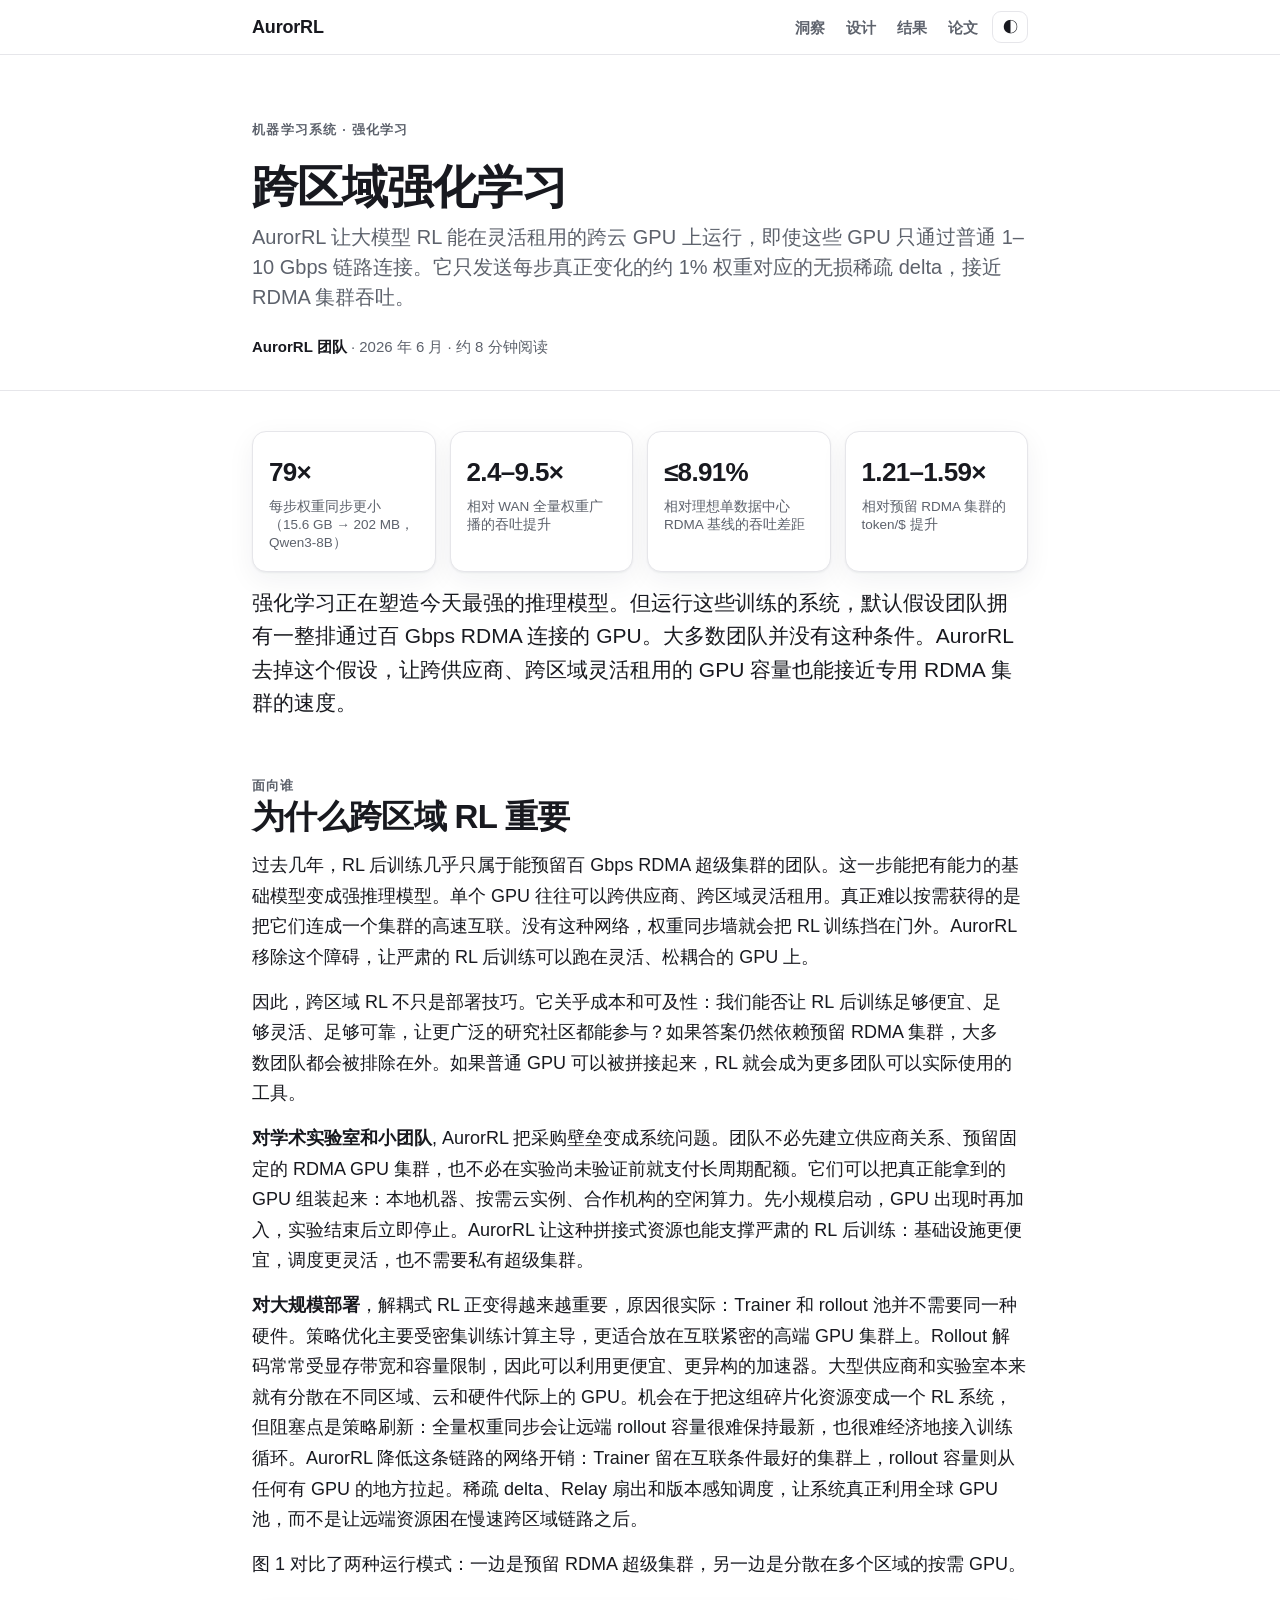
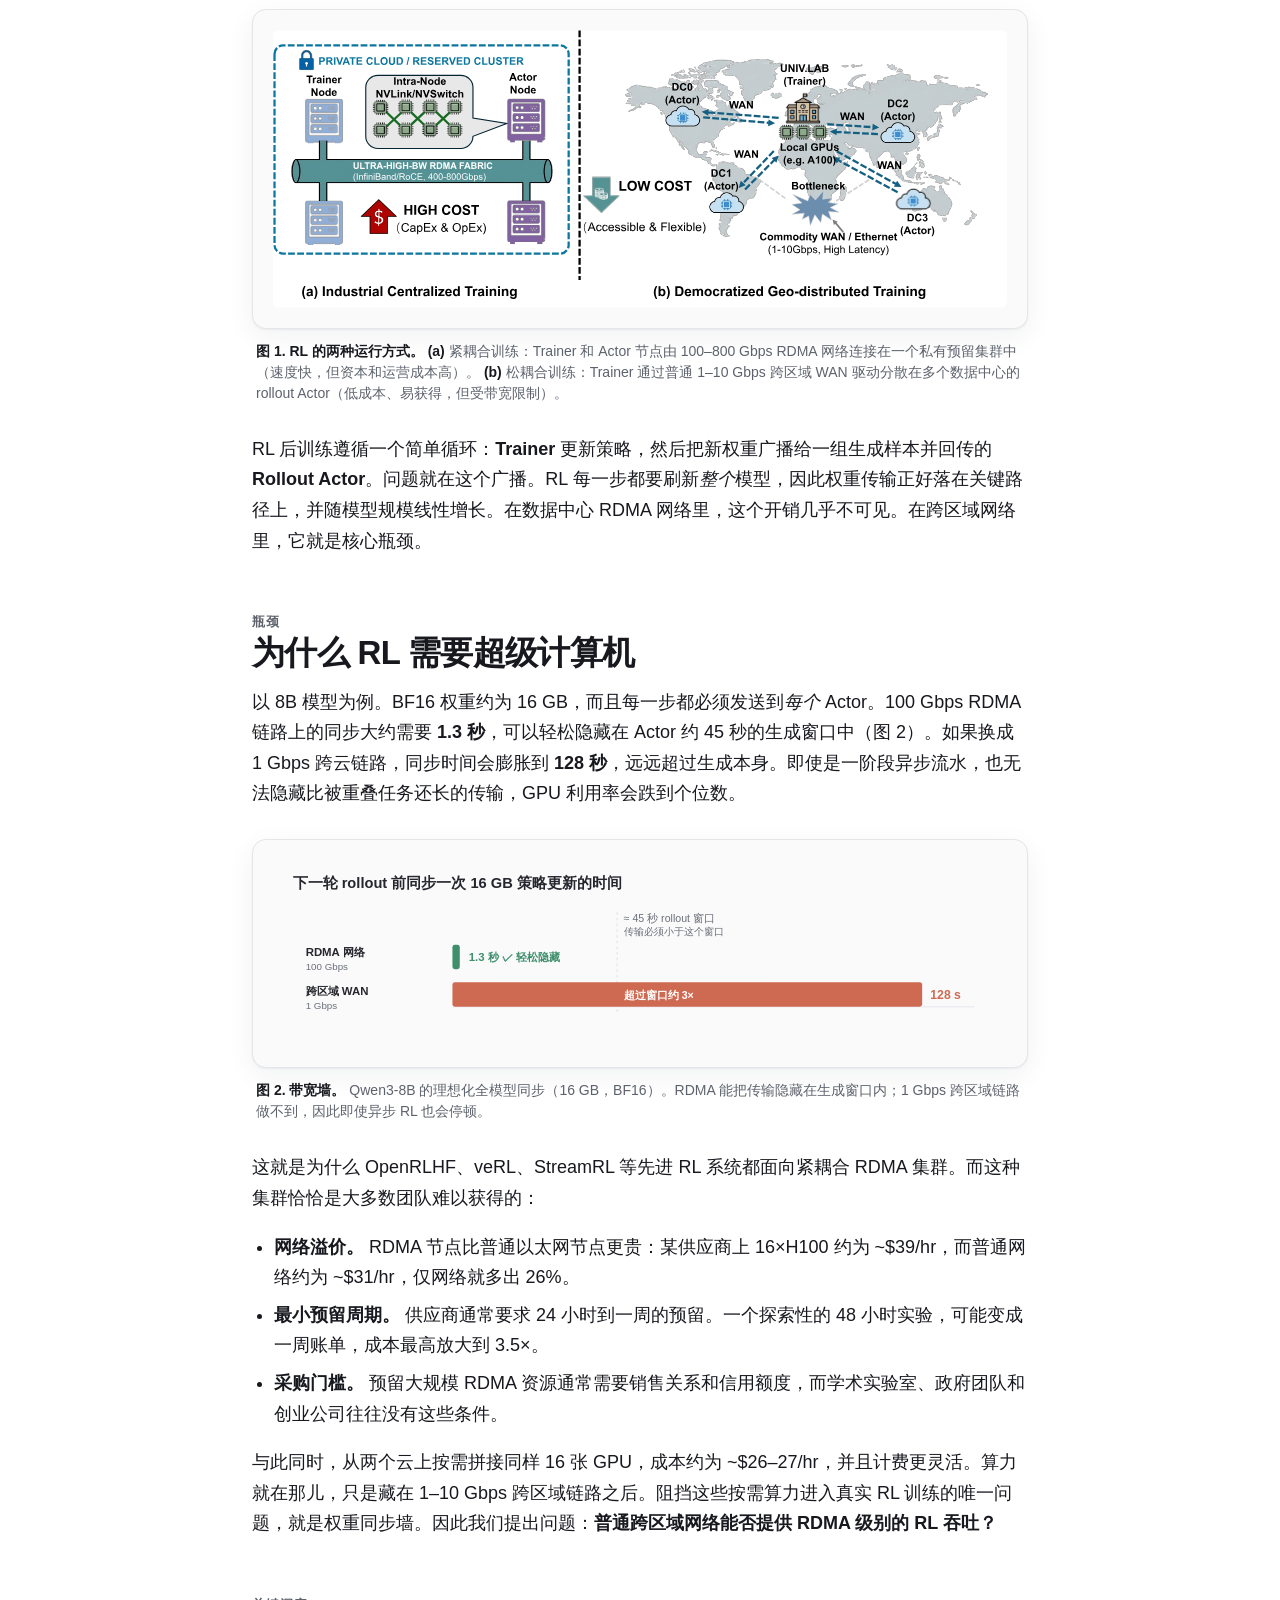
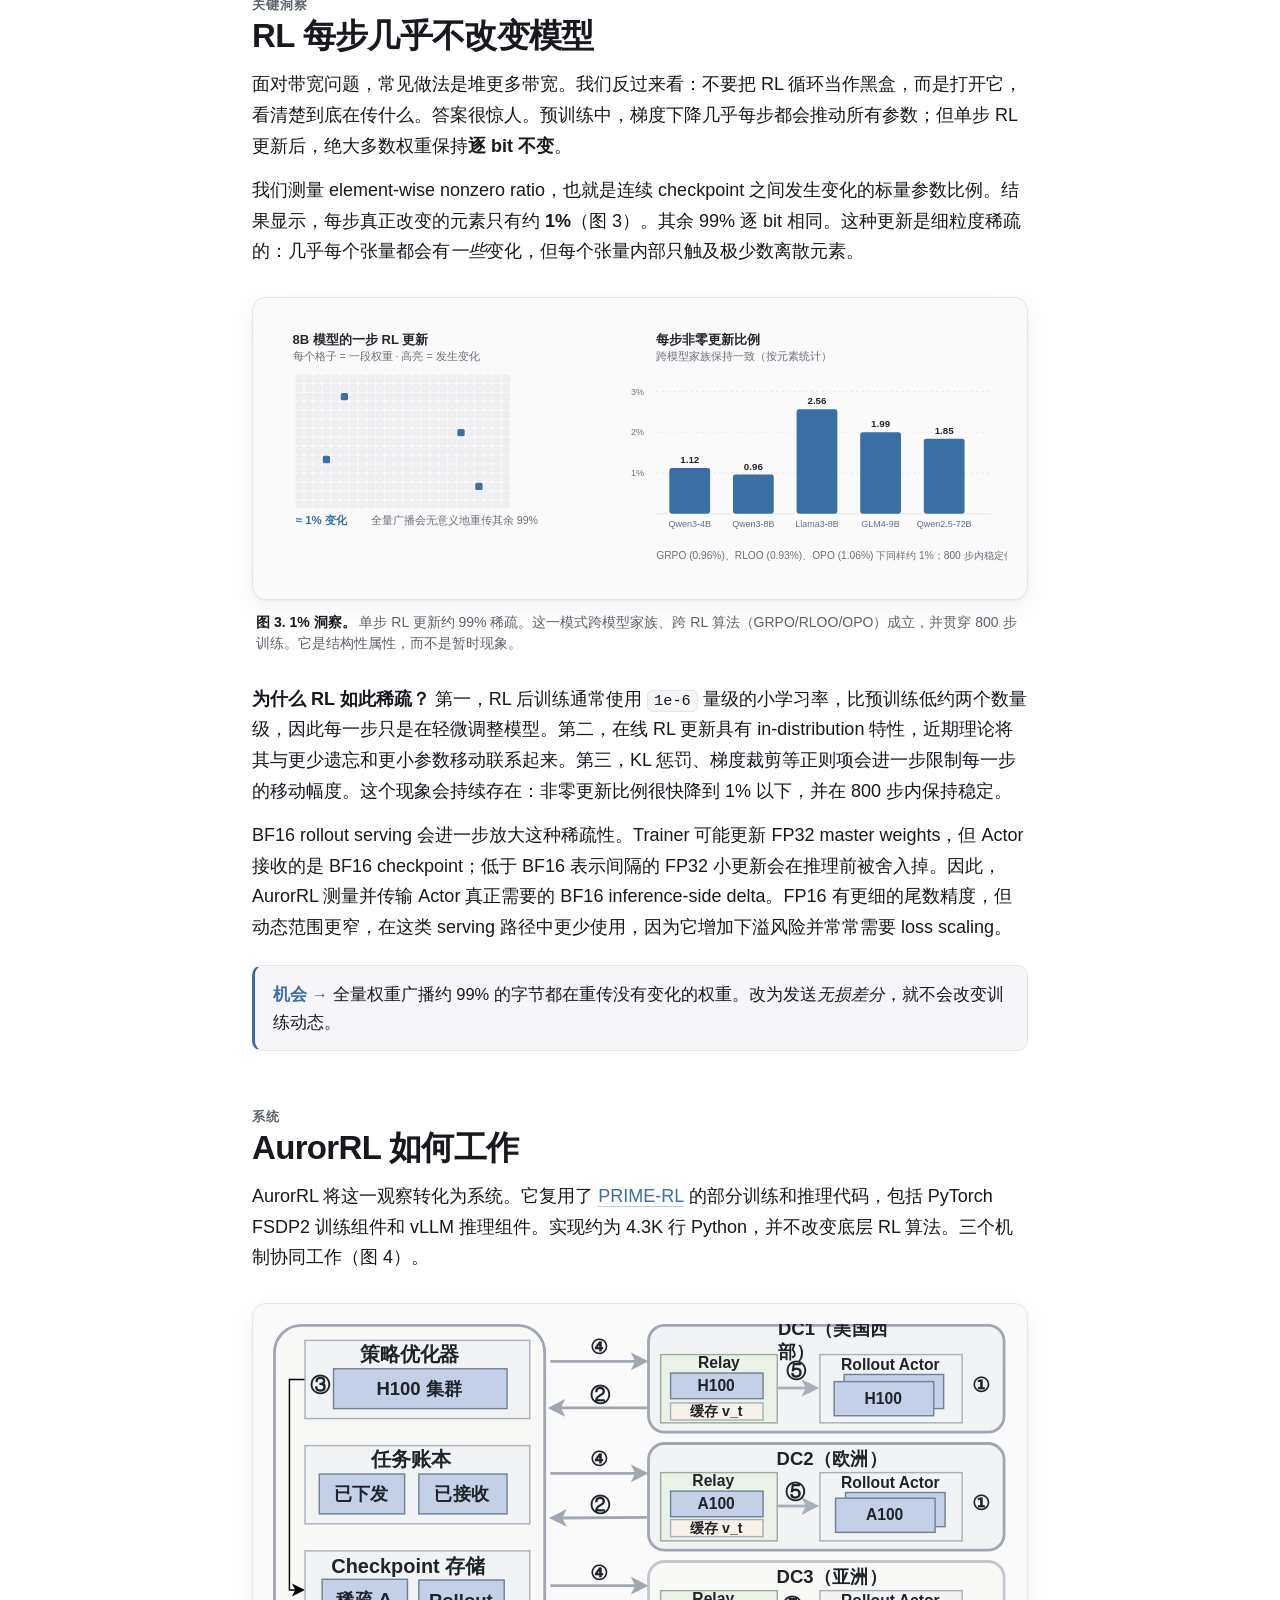
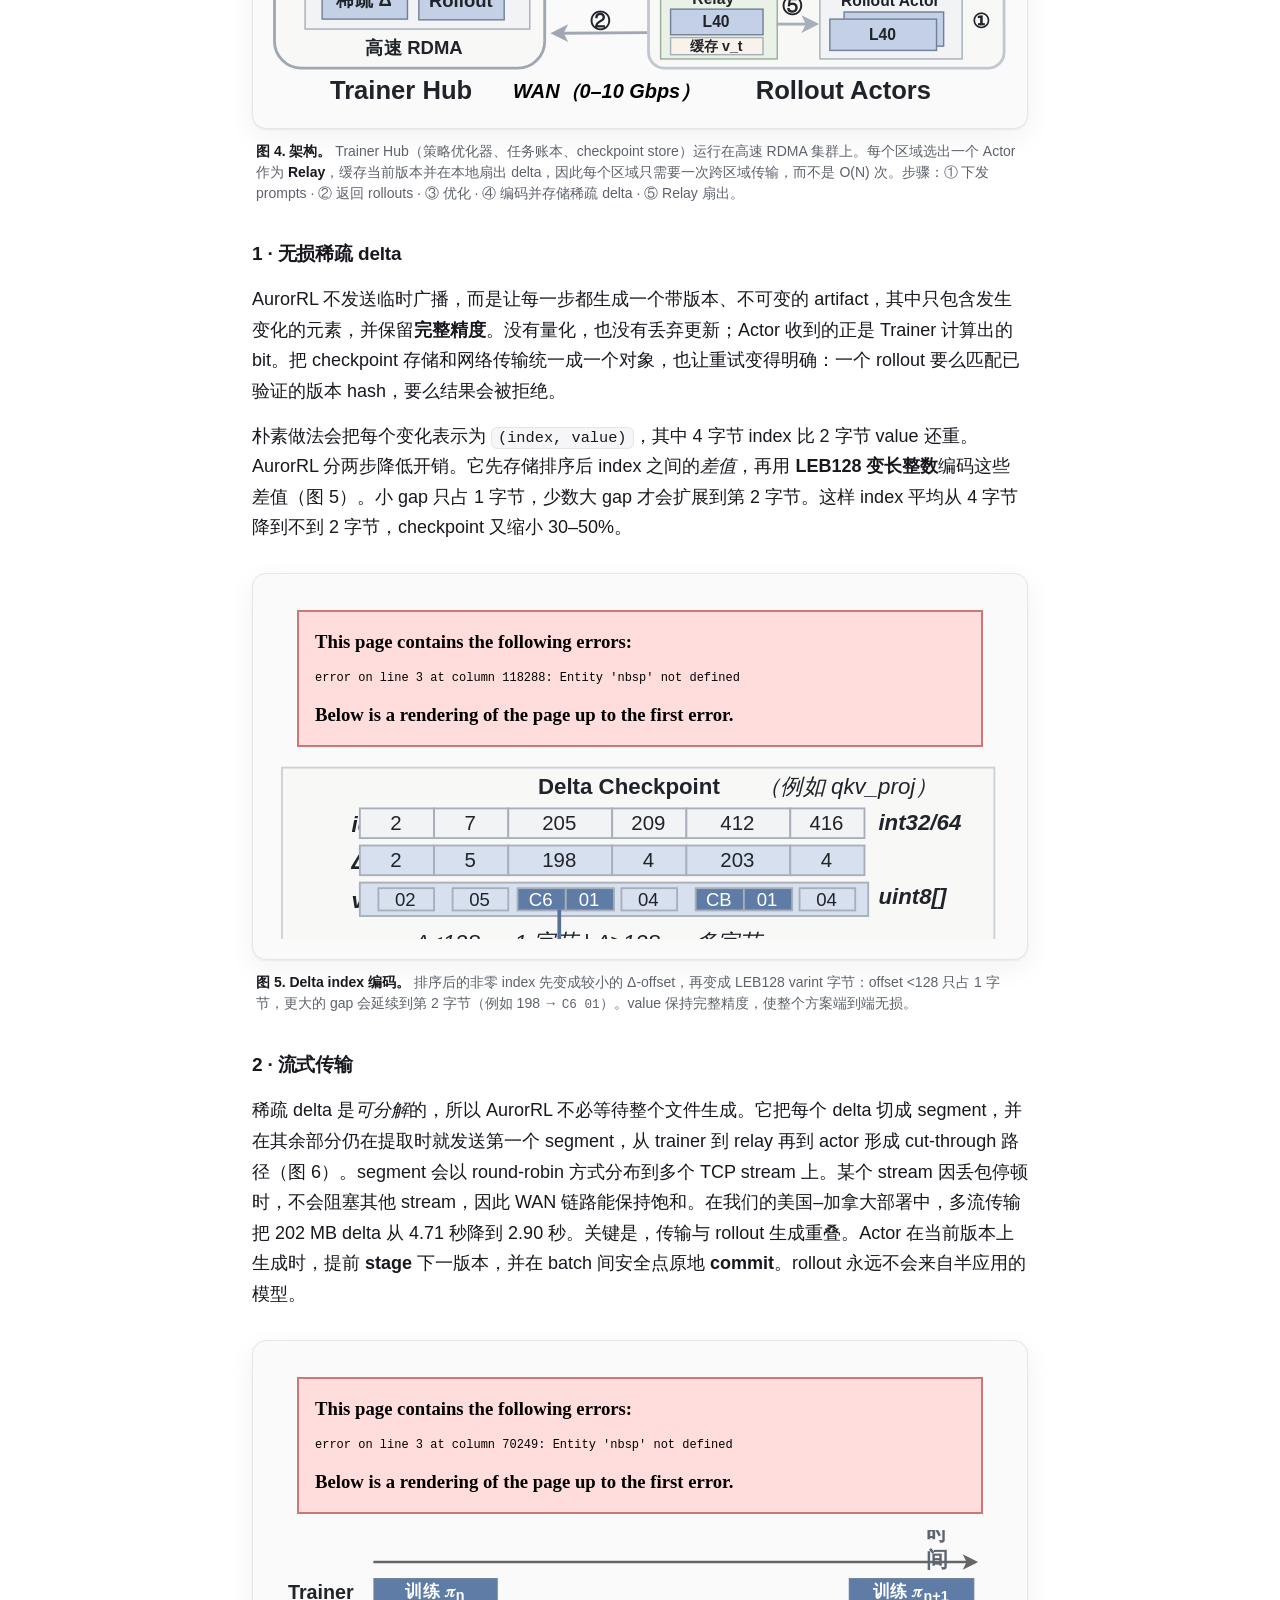
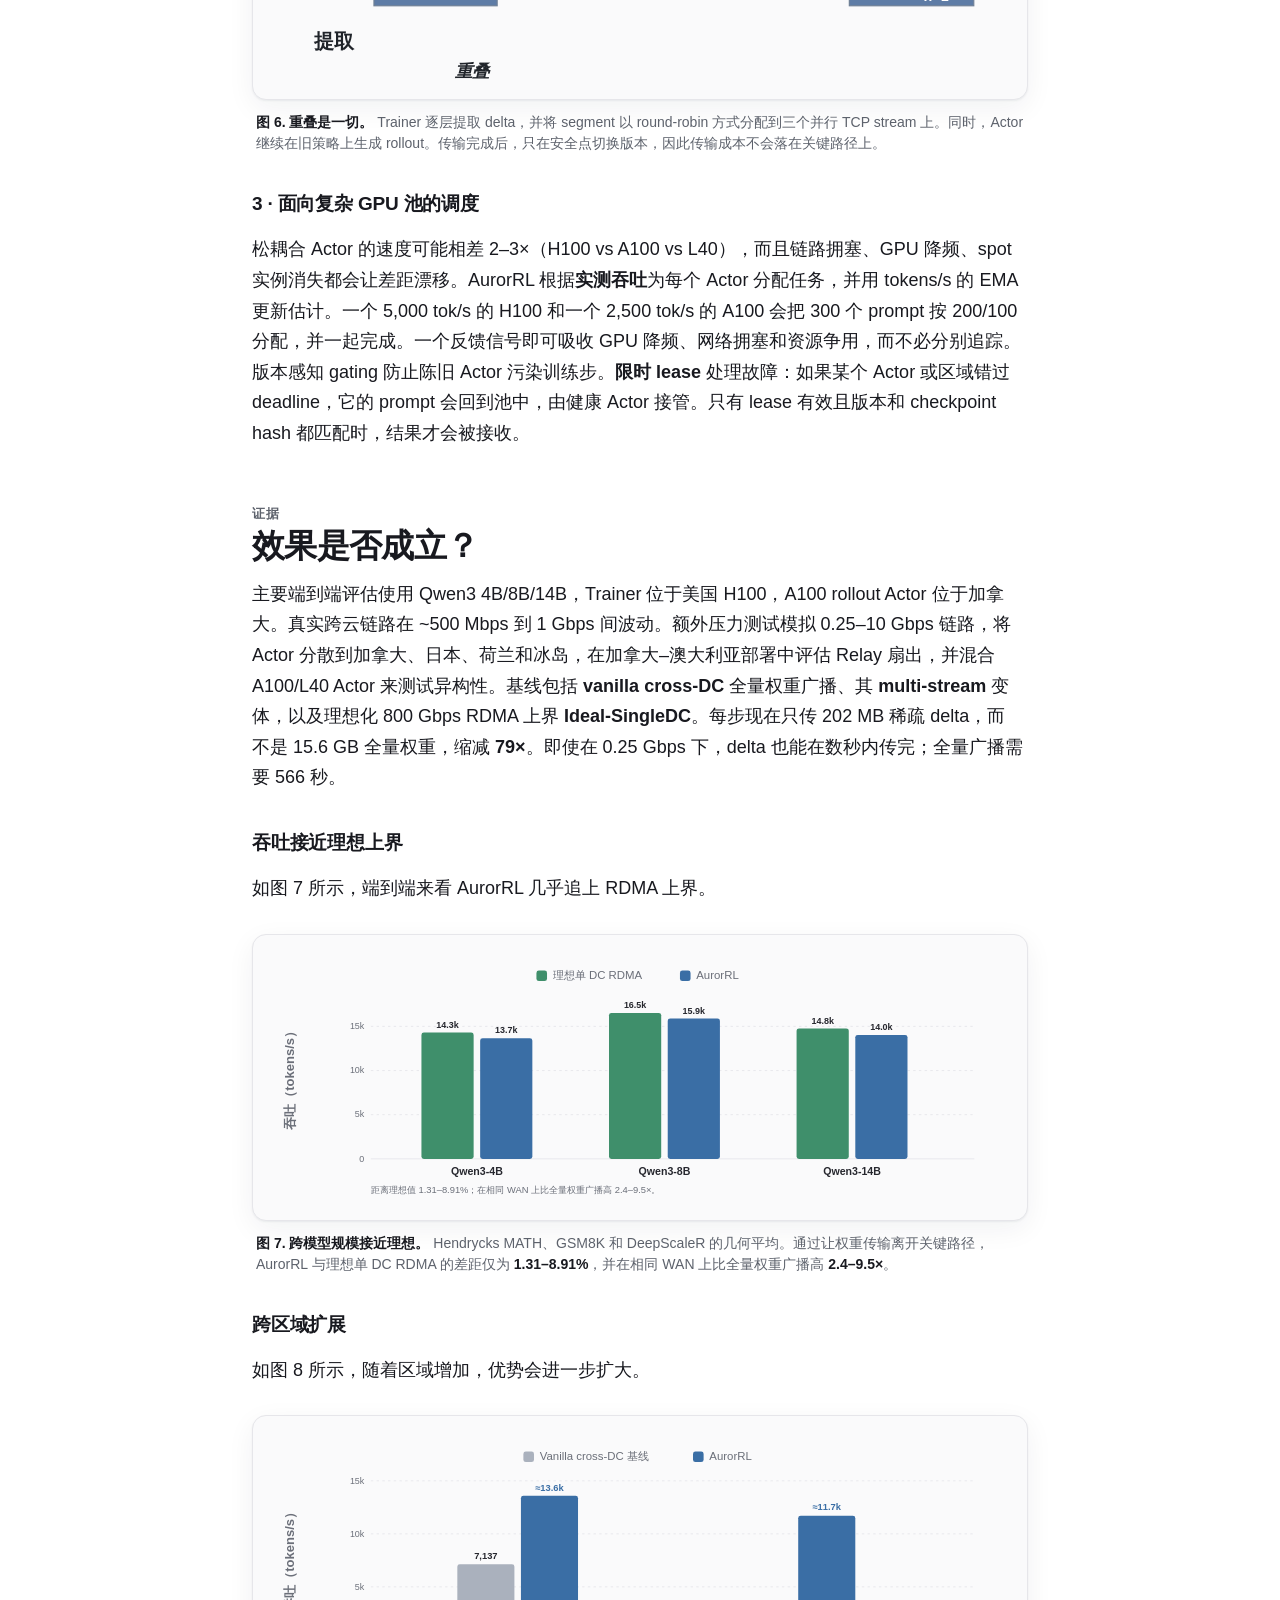
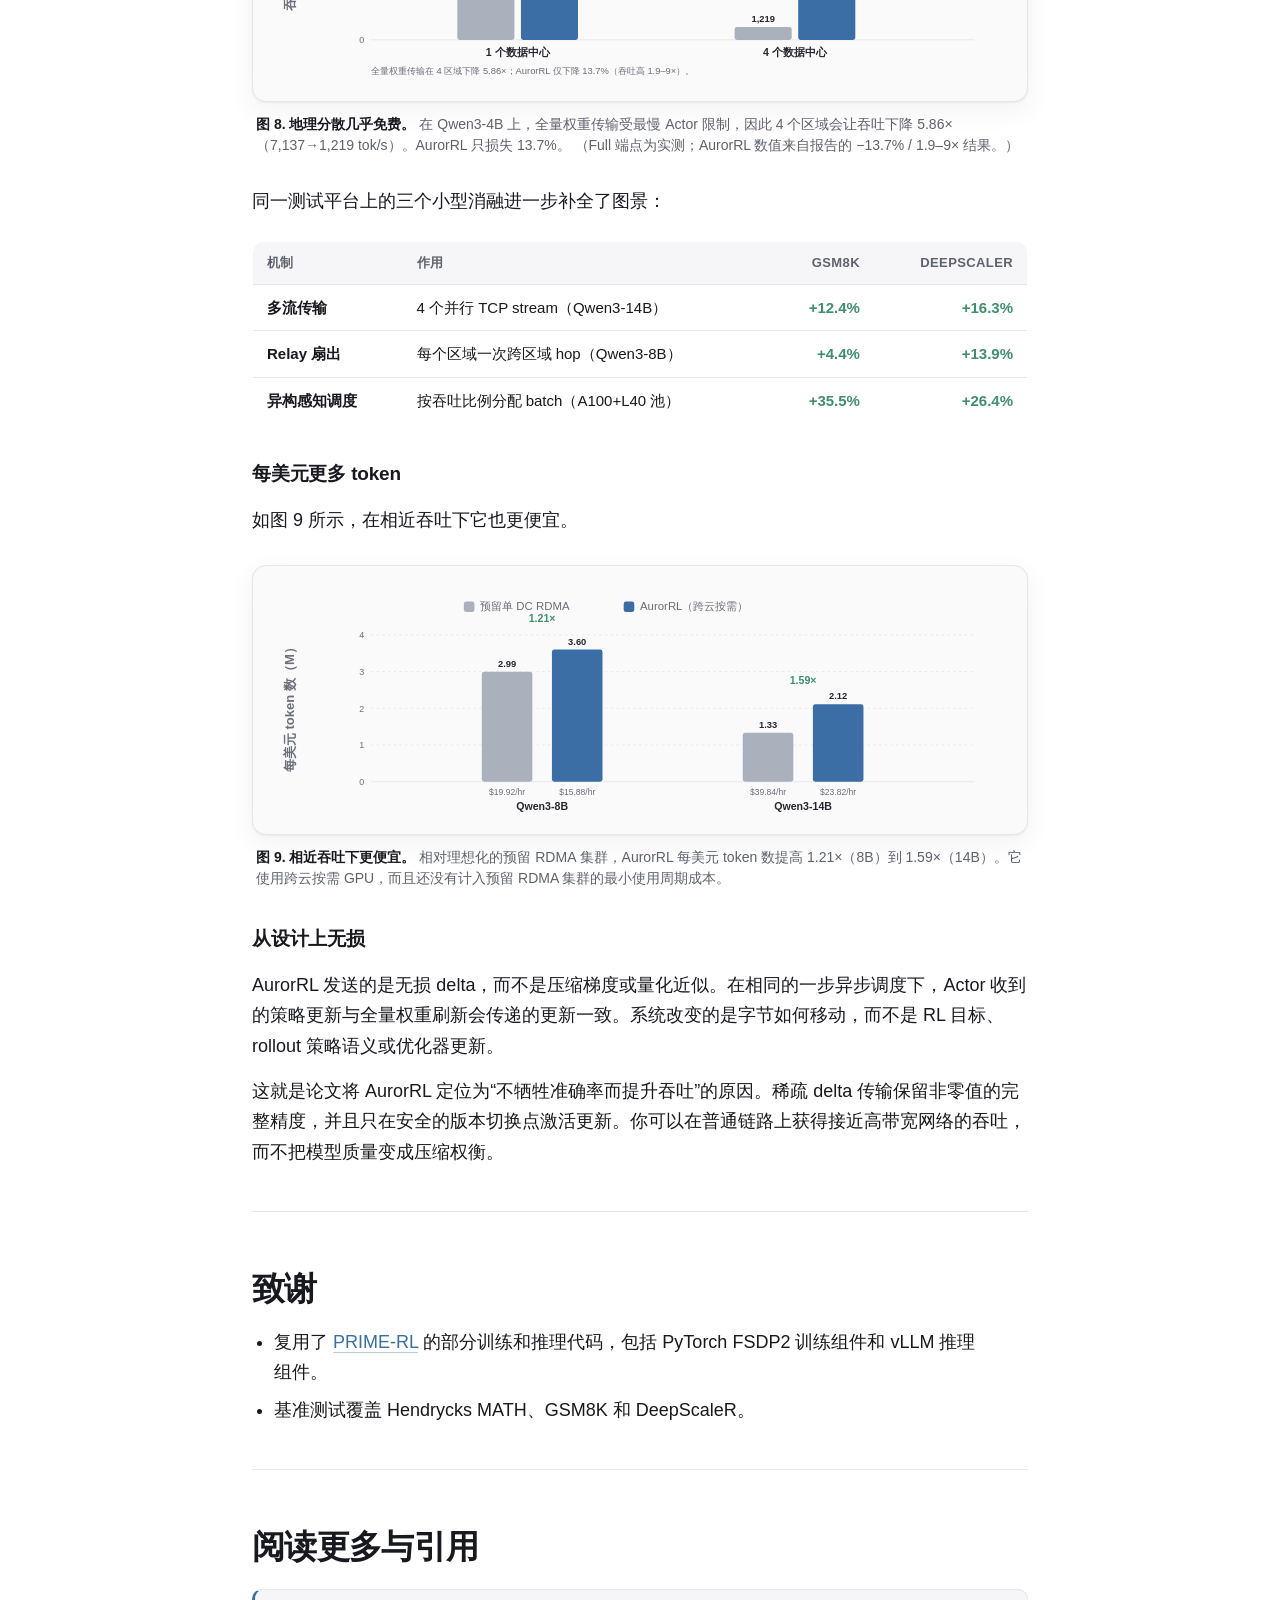
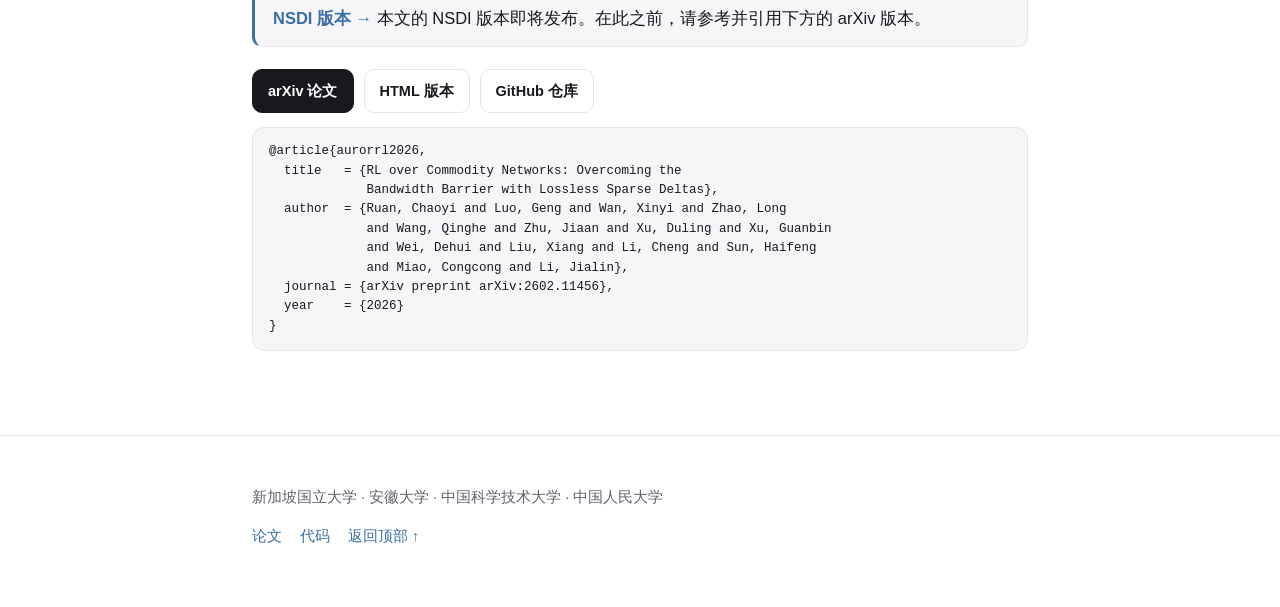
==== commit 04334506: "Note NSDI version coming soon; cite arXiv meanwhile" ====
--- a/index.zh.html
+++ b/index.zh.html
@@ -322,10 +322,11 @@
 
   <!-- ===================== CITE ===================== -->
   <h2 id="cite">阅读更多与引用</h2>
+  <div class="callout"><span class="tag">NSDI 版本 →</span> 本文的 NSDI 版本即将发布。在此之前，请参考并引用下方的 arXiv 版本。</div>
   <div class="meta-row" style="margin-bottom:6px">
     <a class="btn primary" href="https://arxiv.org/abs/2602.11456">arXiv 论文</a>
     <a class="btn" href="https://arxiv.org/html/2602.11456v1">HTML 版本</a>
-    <a class="btn" href="https://github.com/auror-rl-project/auror-rl">GitHub 仓库</a>
+    <a class="btn" href="https://github.com/aurora-rl-project/aurora-rl">GitHub 仓库</a>
   </div>
   <div class="cite">
 <pre>@article{aurorrl2026,
@@ -348,7 +349,7 @@
     <p>新加坡国立大学 · 安徽大学 · 中国科学技术大学 · 中国人民大学</p>
     <div class="foot-links">
       <a href="https://arxiv.org/abs/2602.11456">论文</a>
-      <a href="https://github.com/auror-rl-project/auror-rl">代码</a>
+      <a href="https://github.com/aurora-rl-project/aurora-rl">代码</a>
       <a href="#top">返回顶部 ↑</a>
     </div>
   </div>
